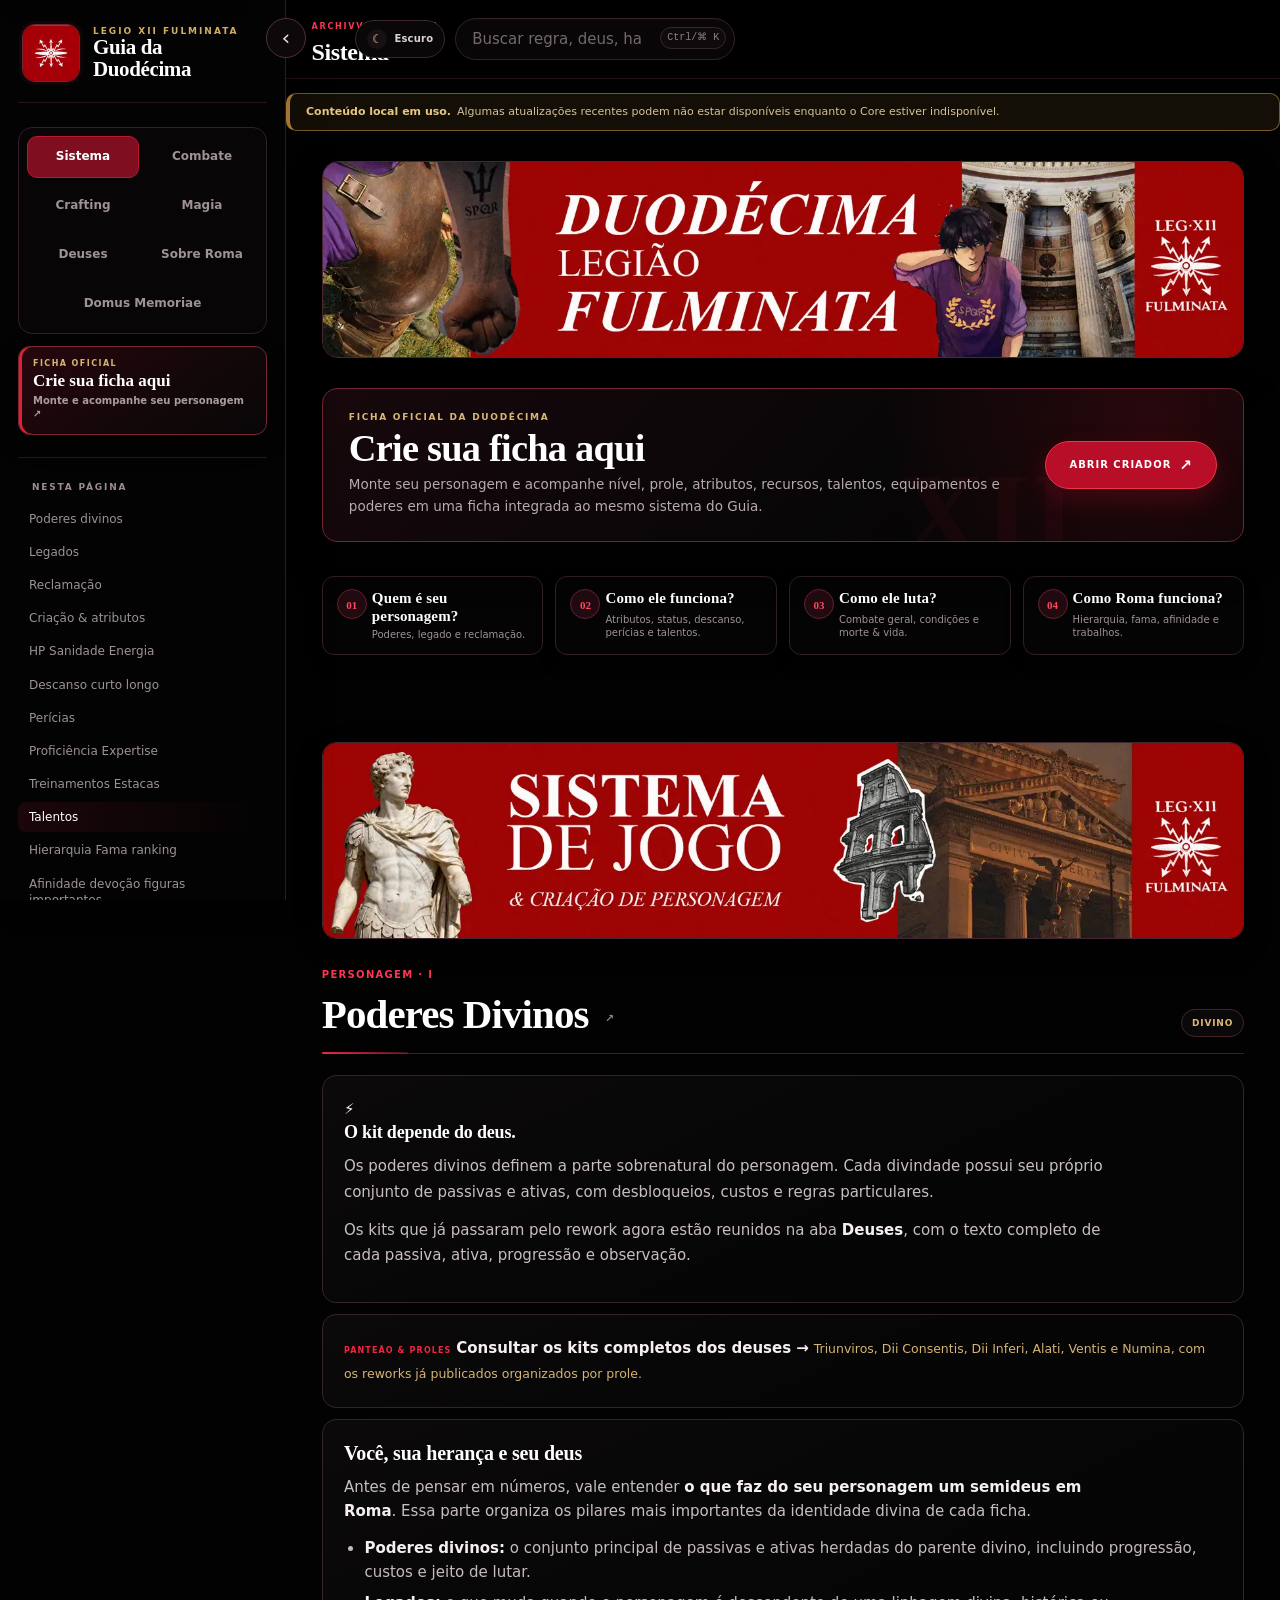
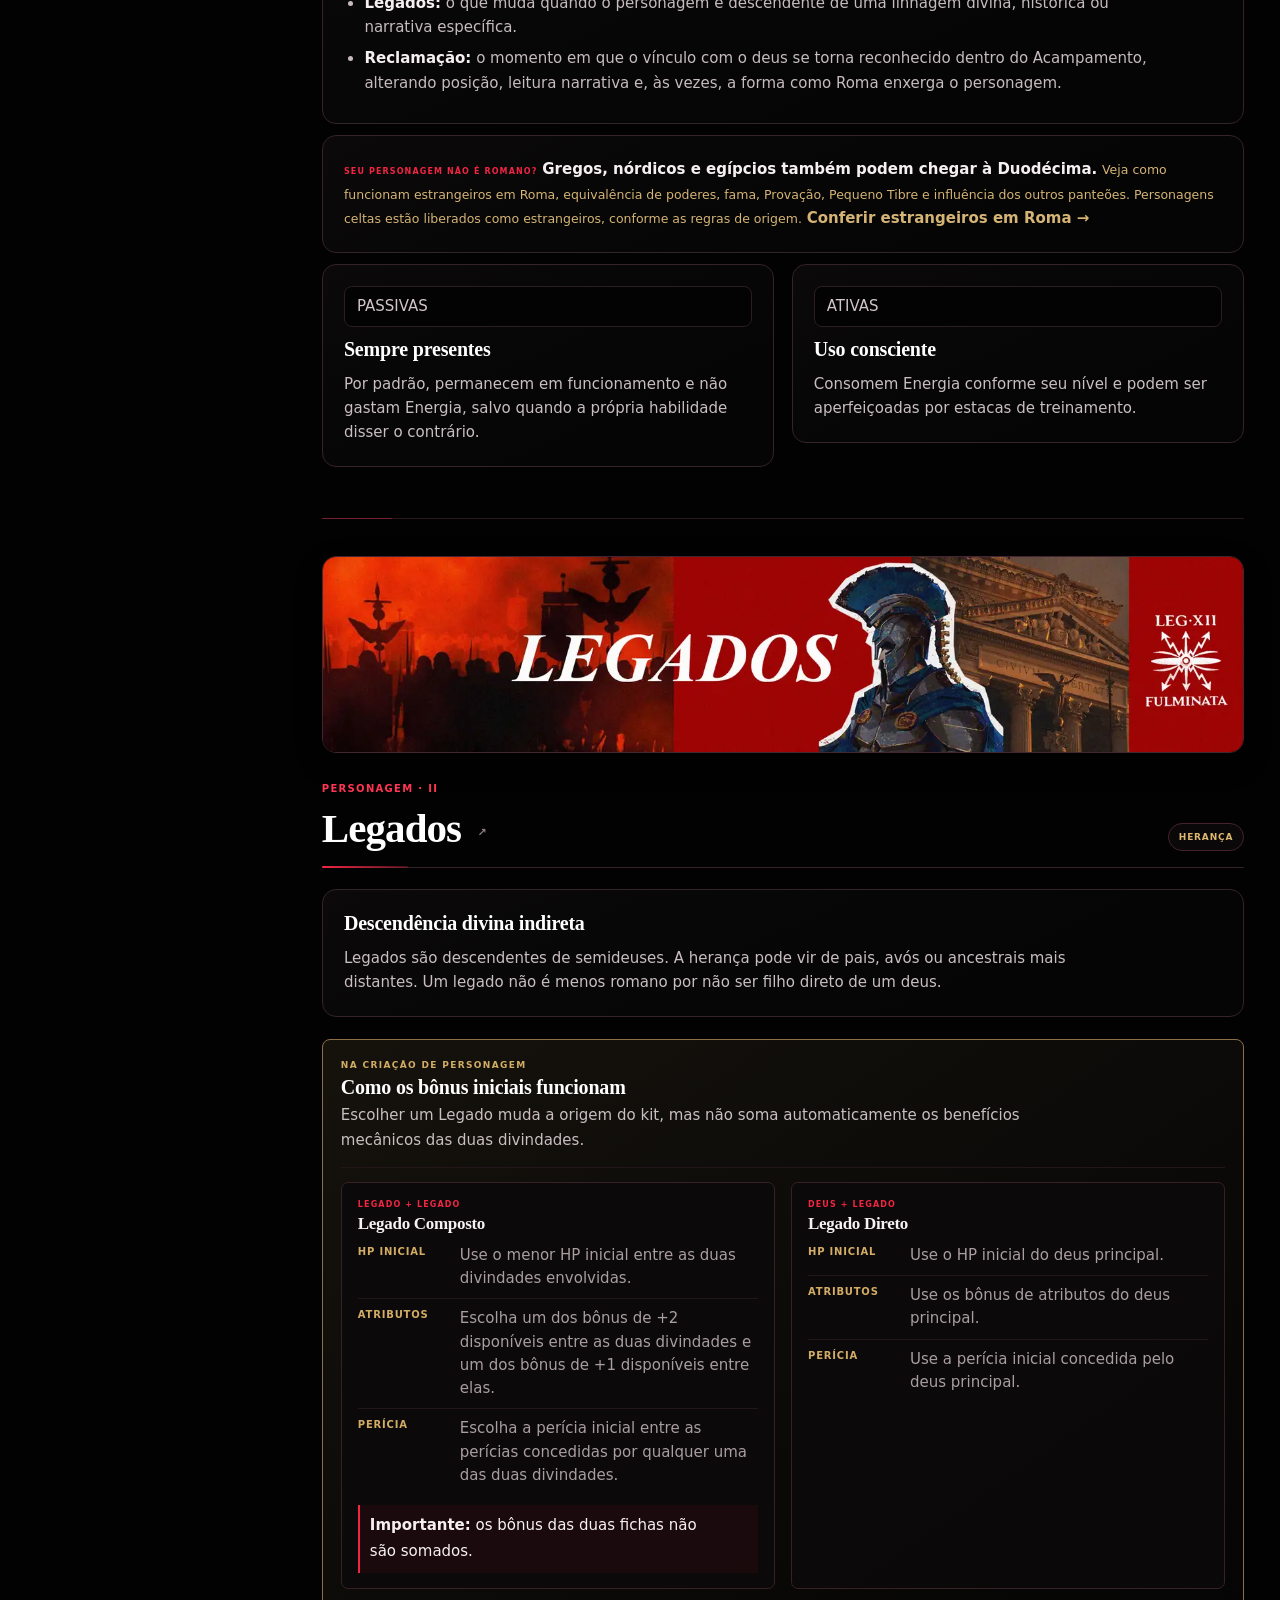
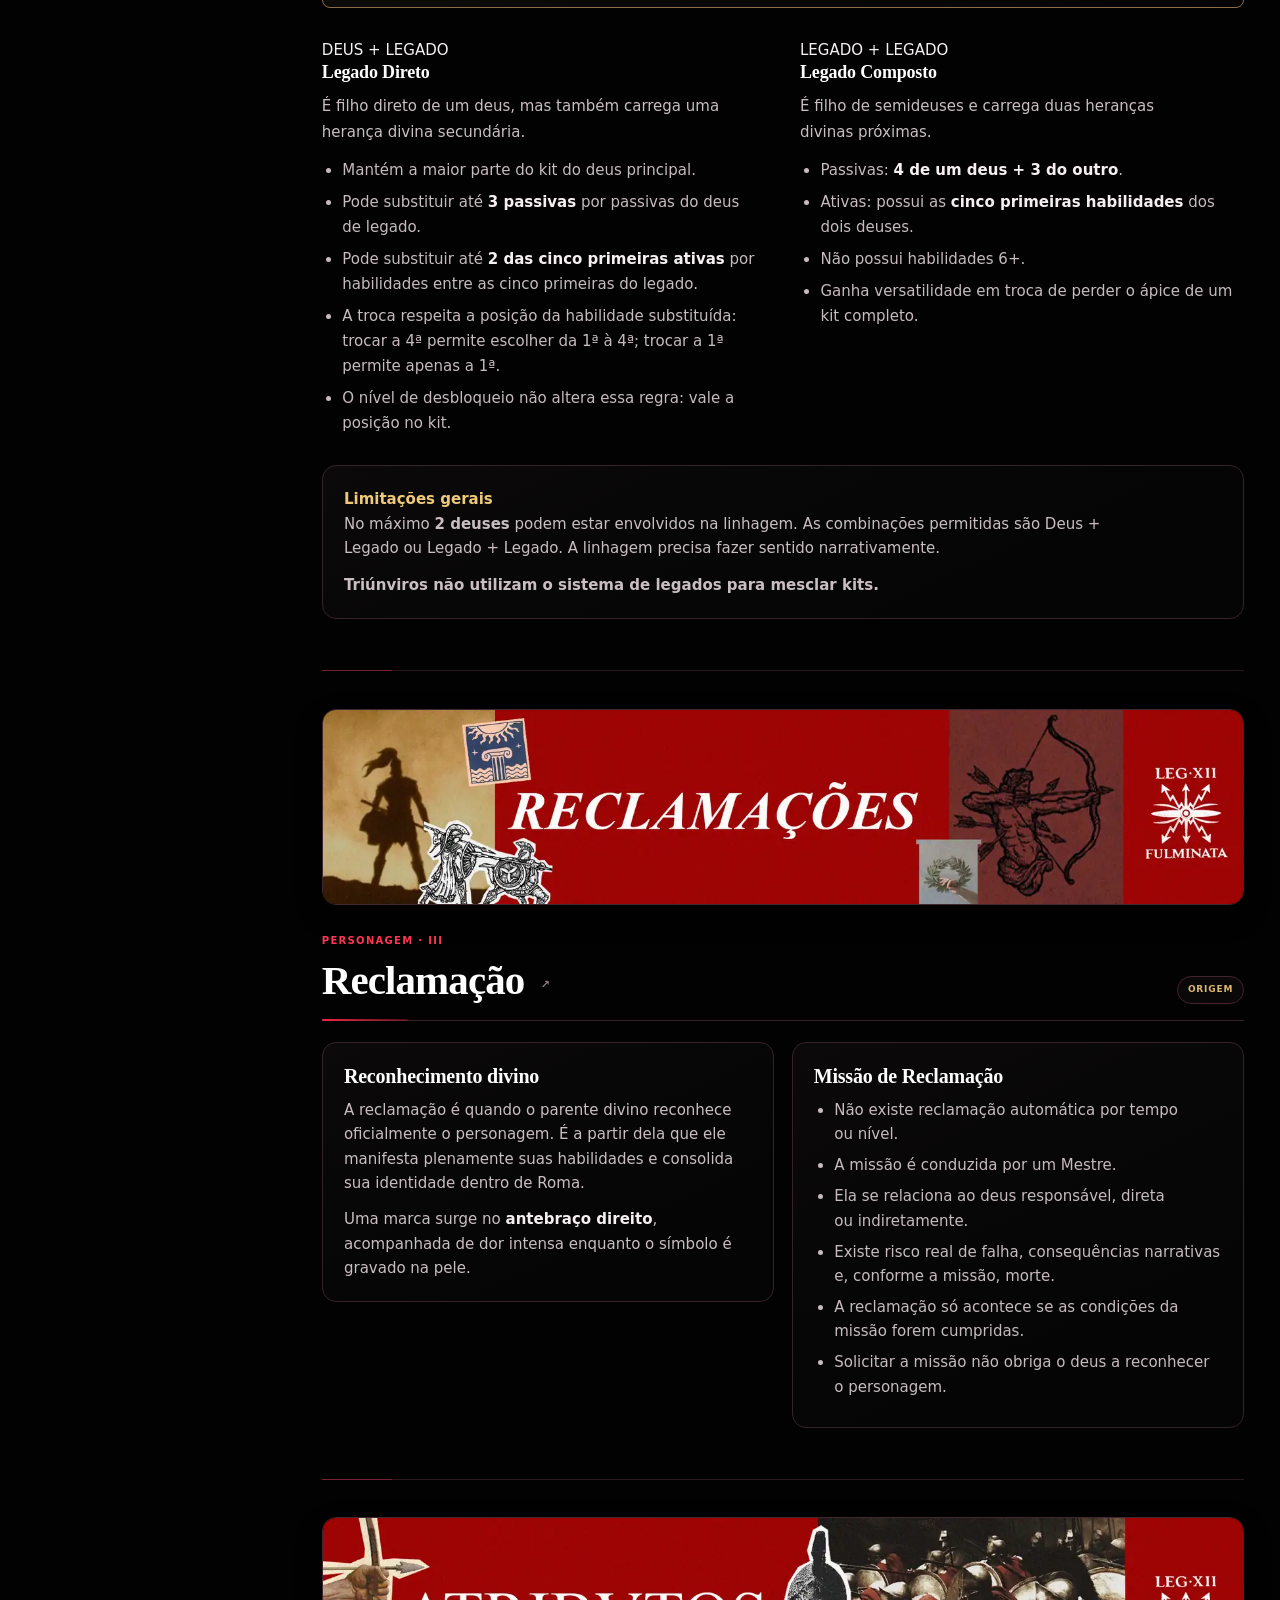
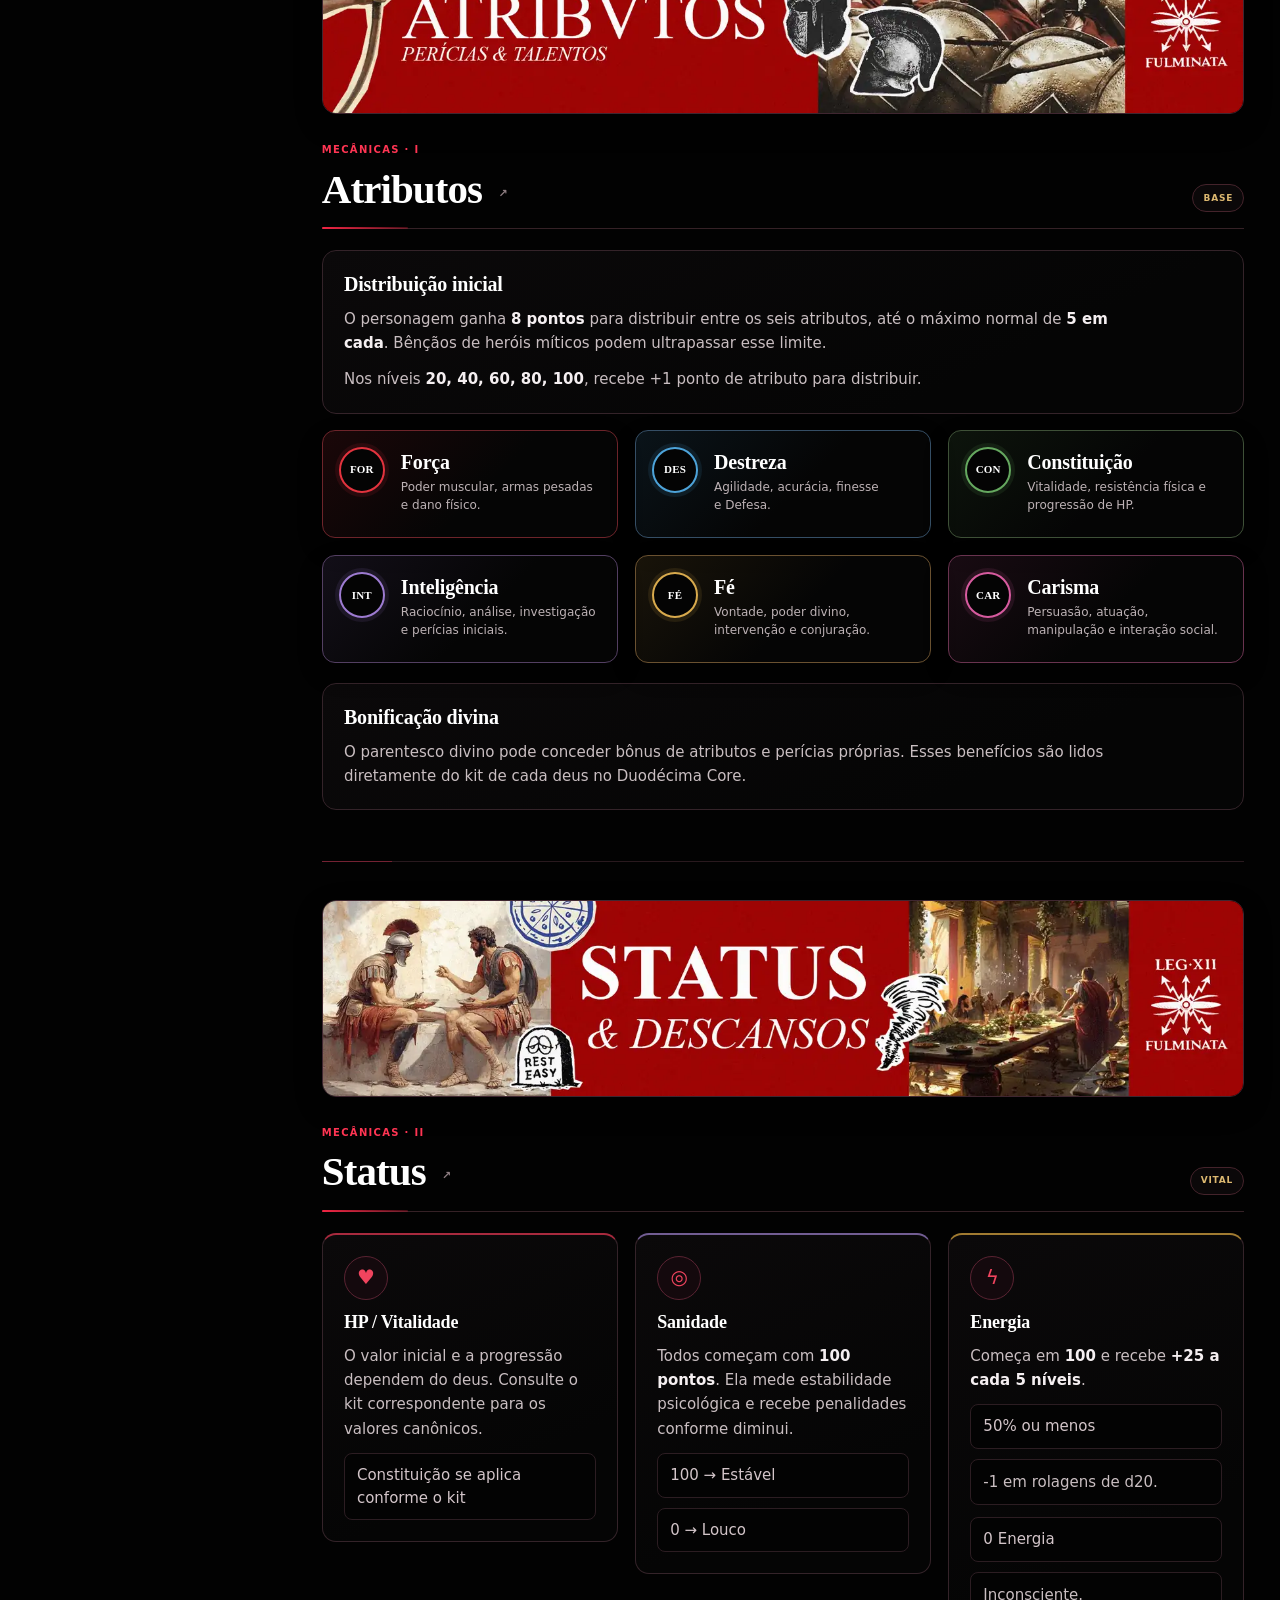
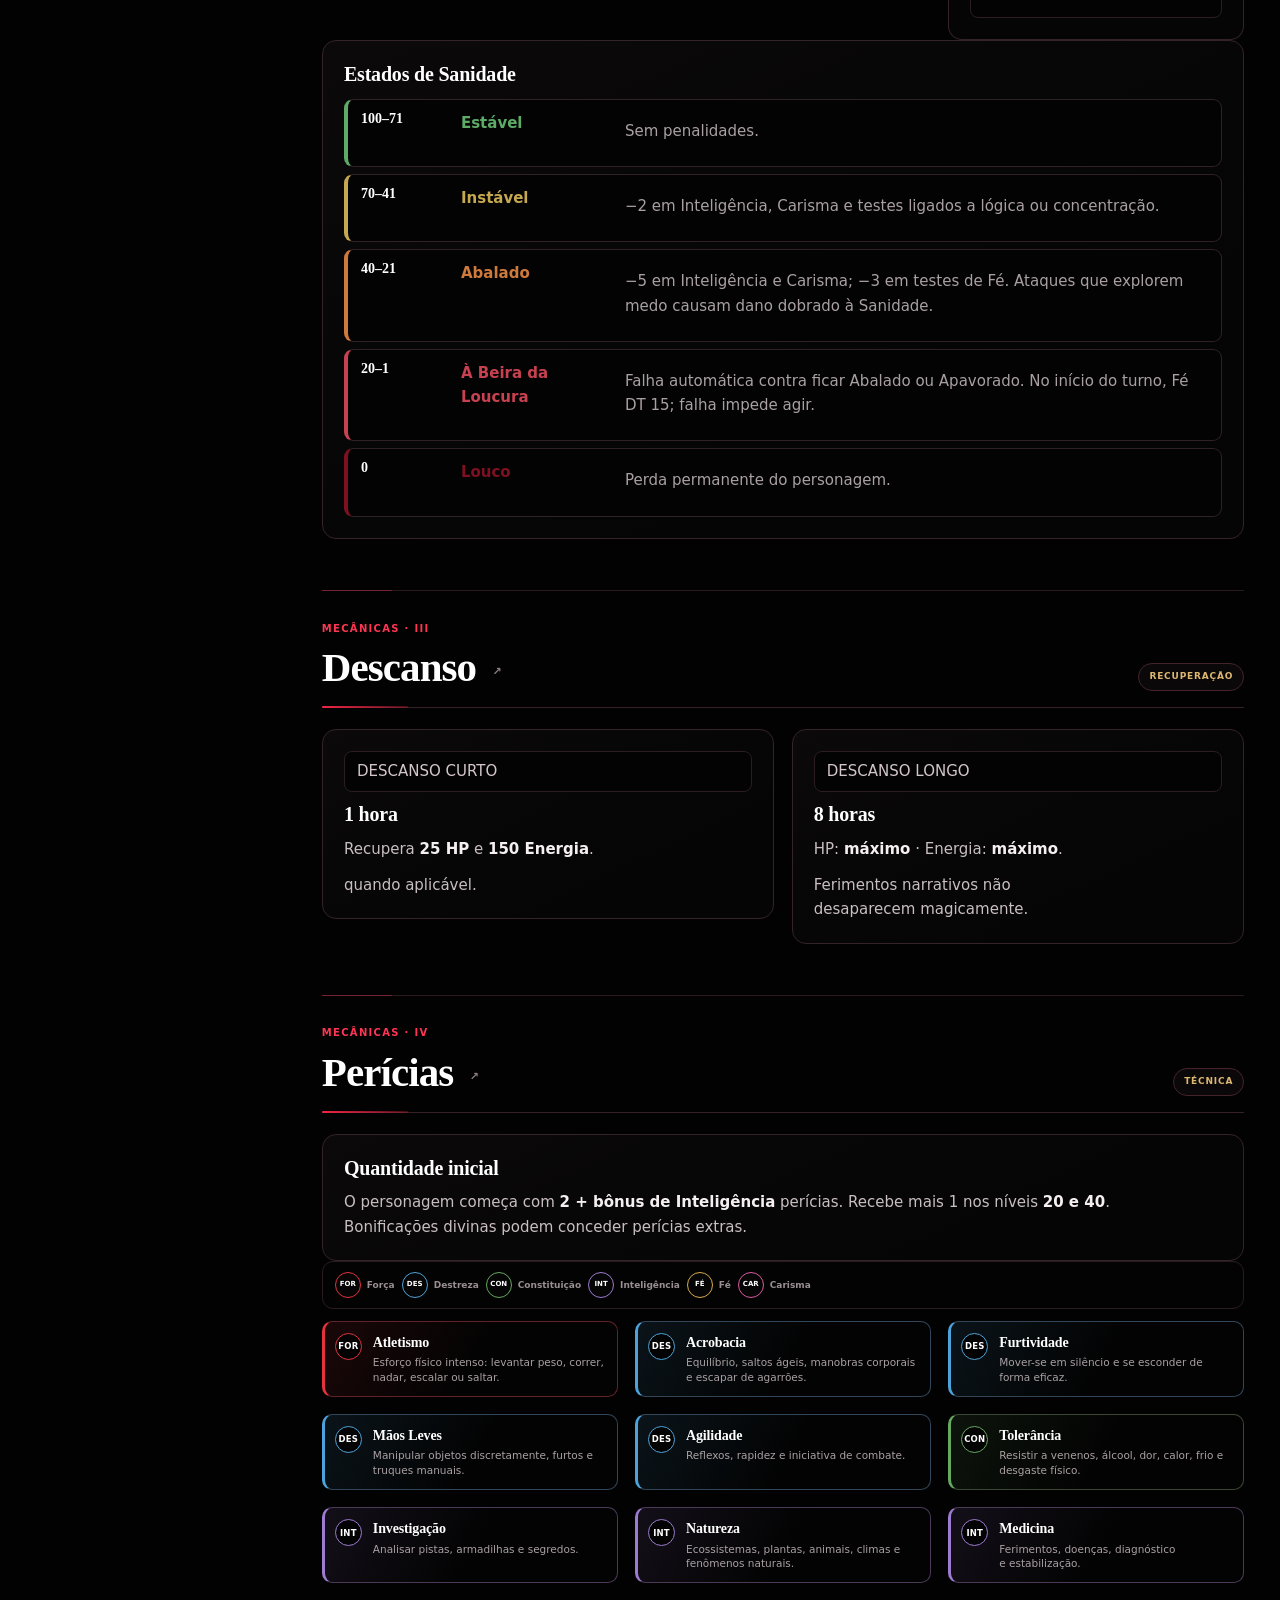
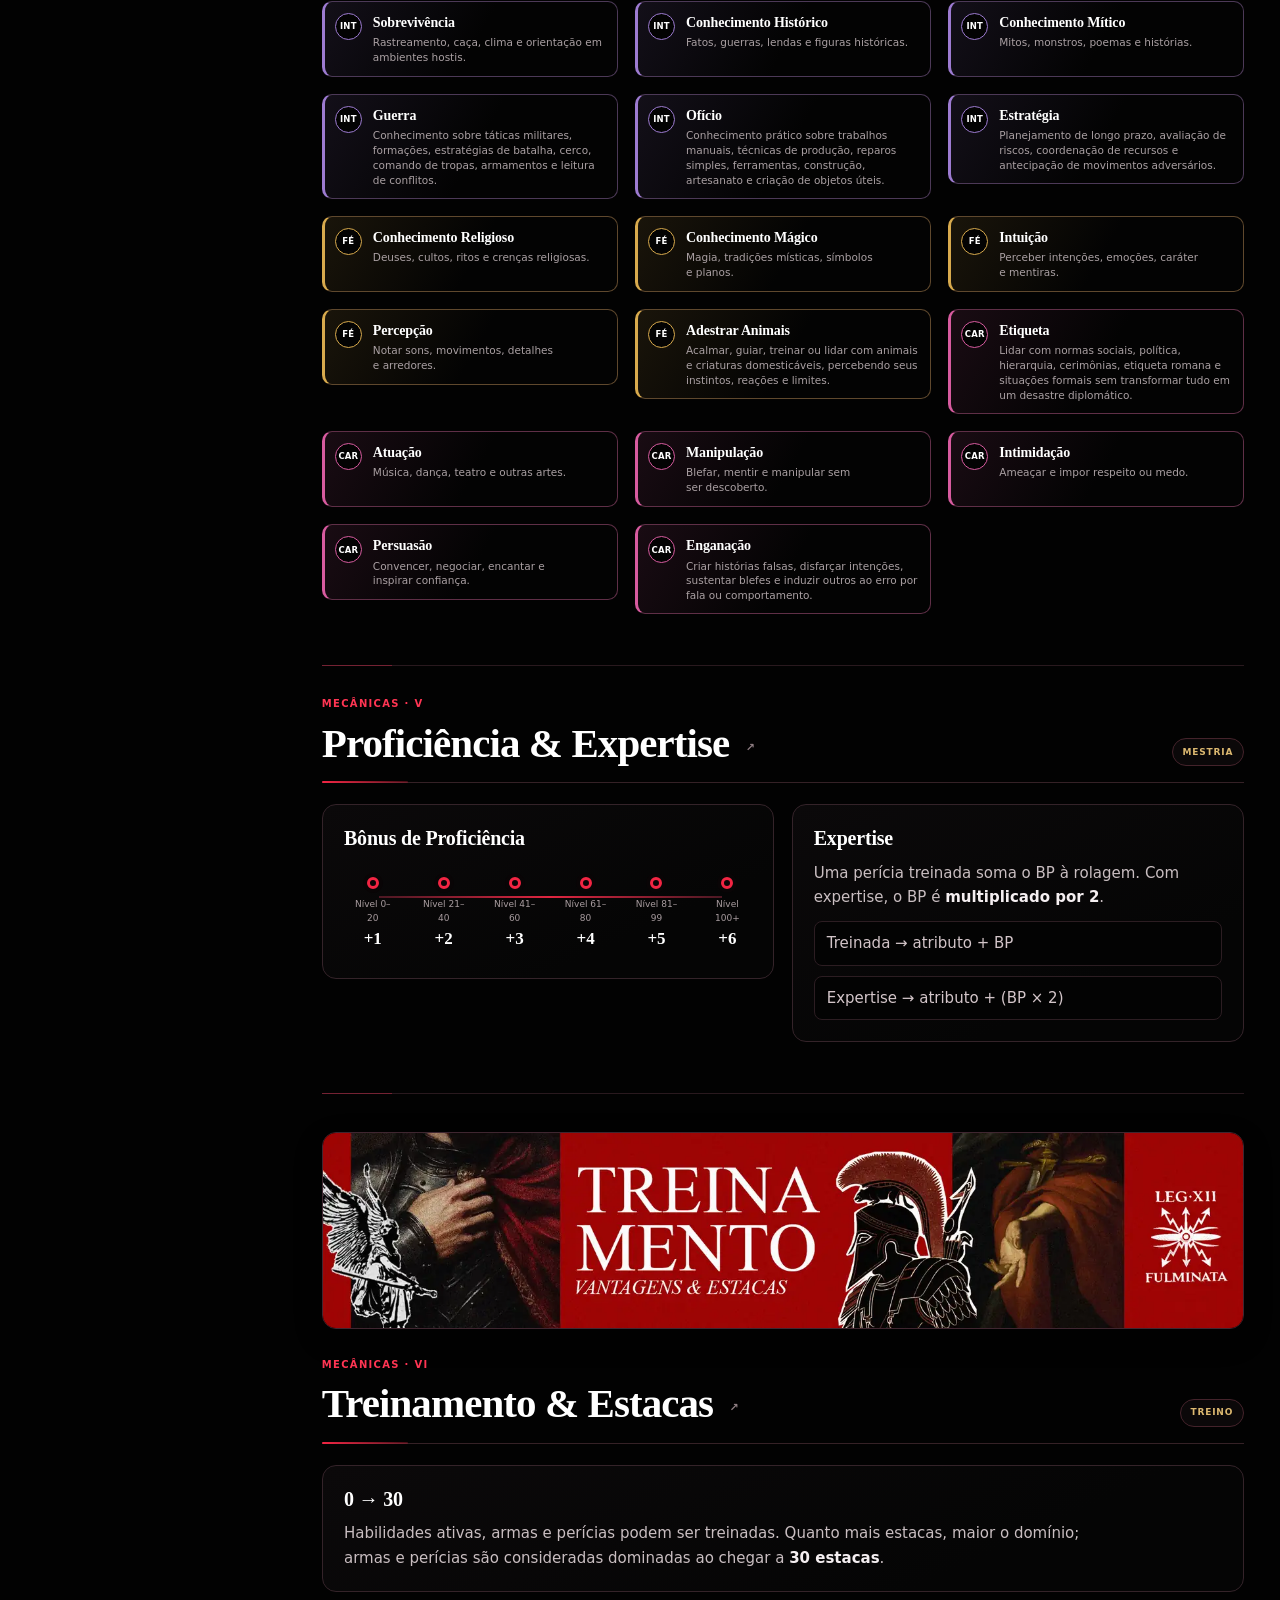
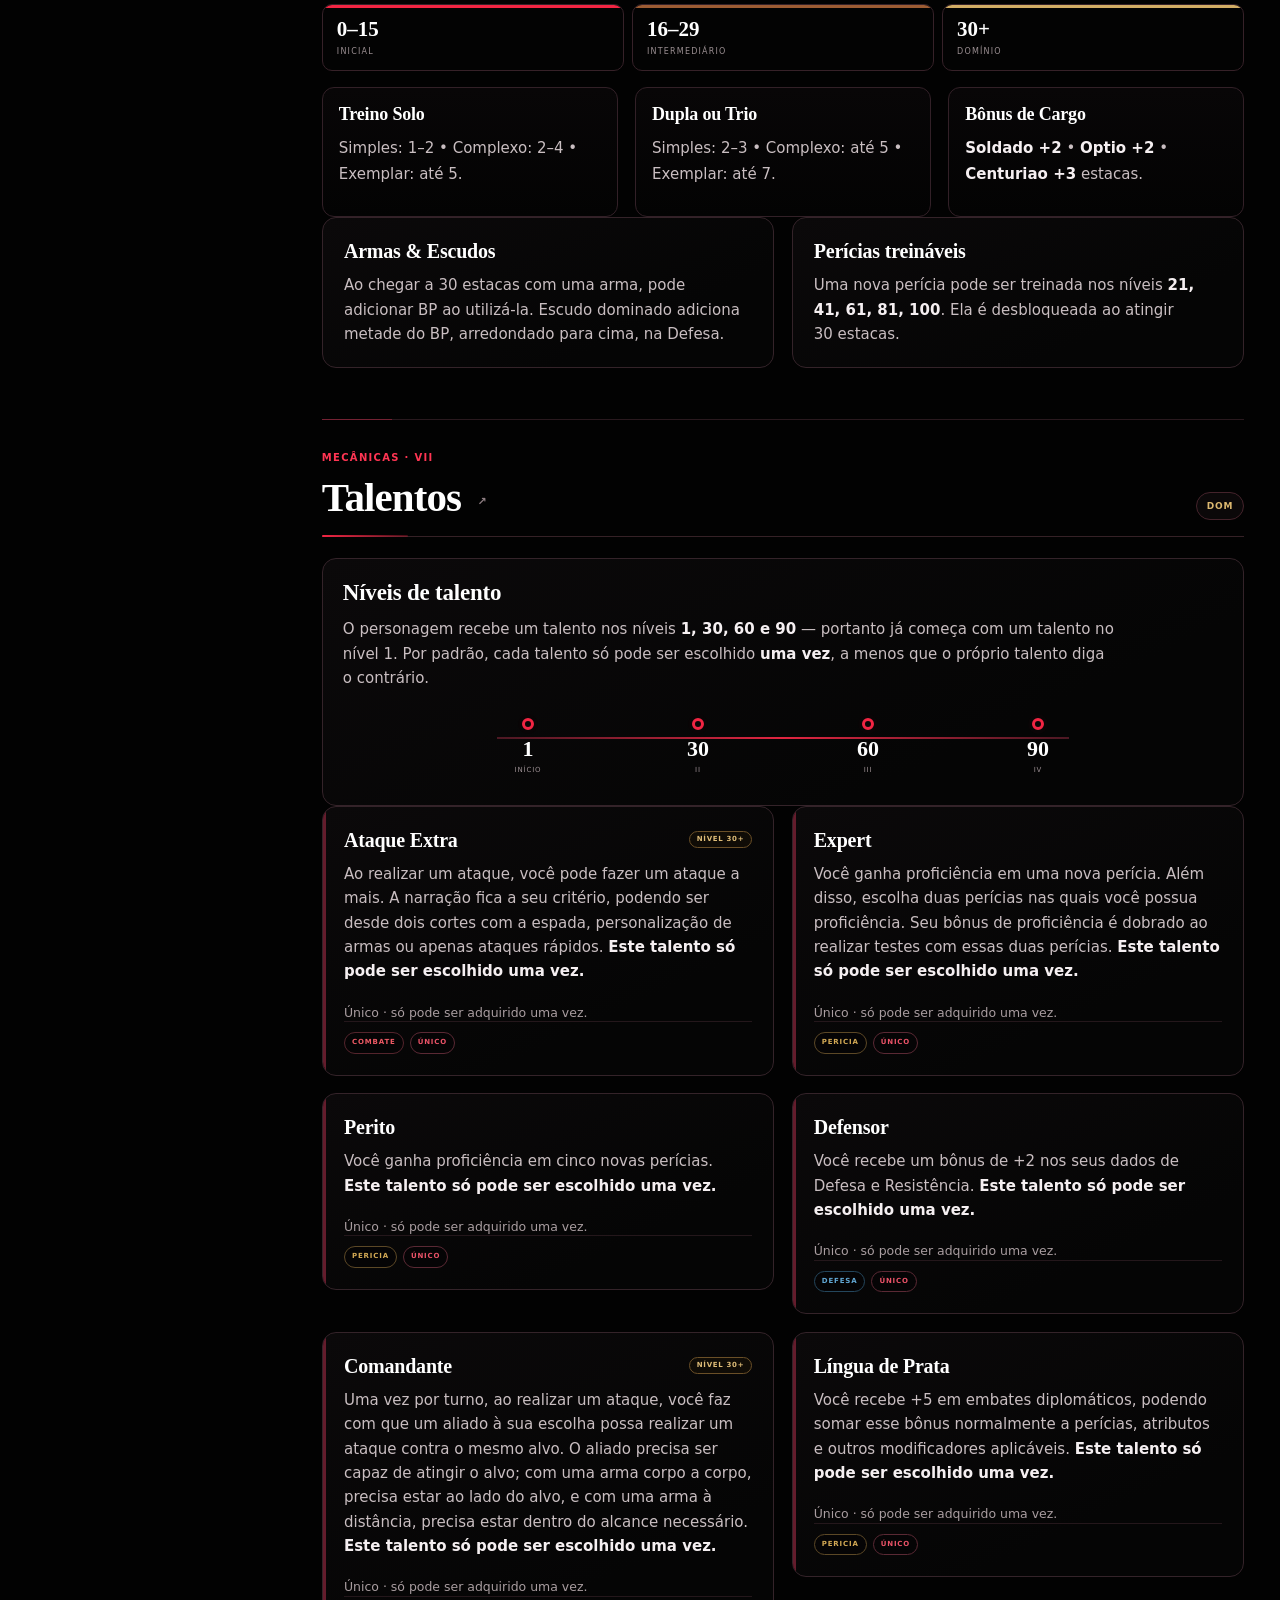
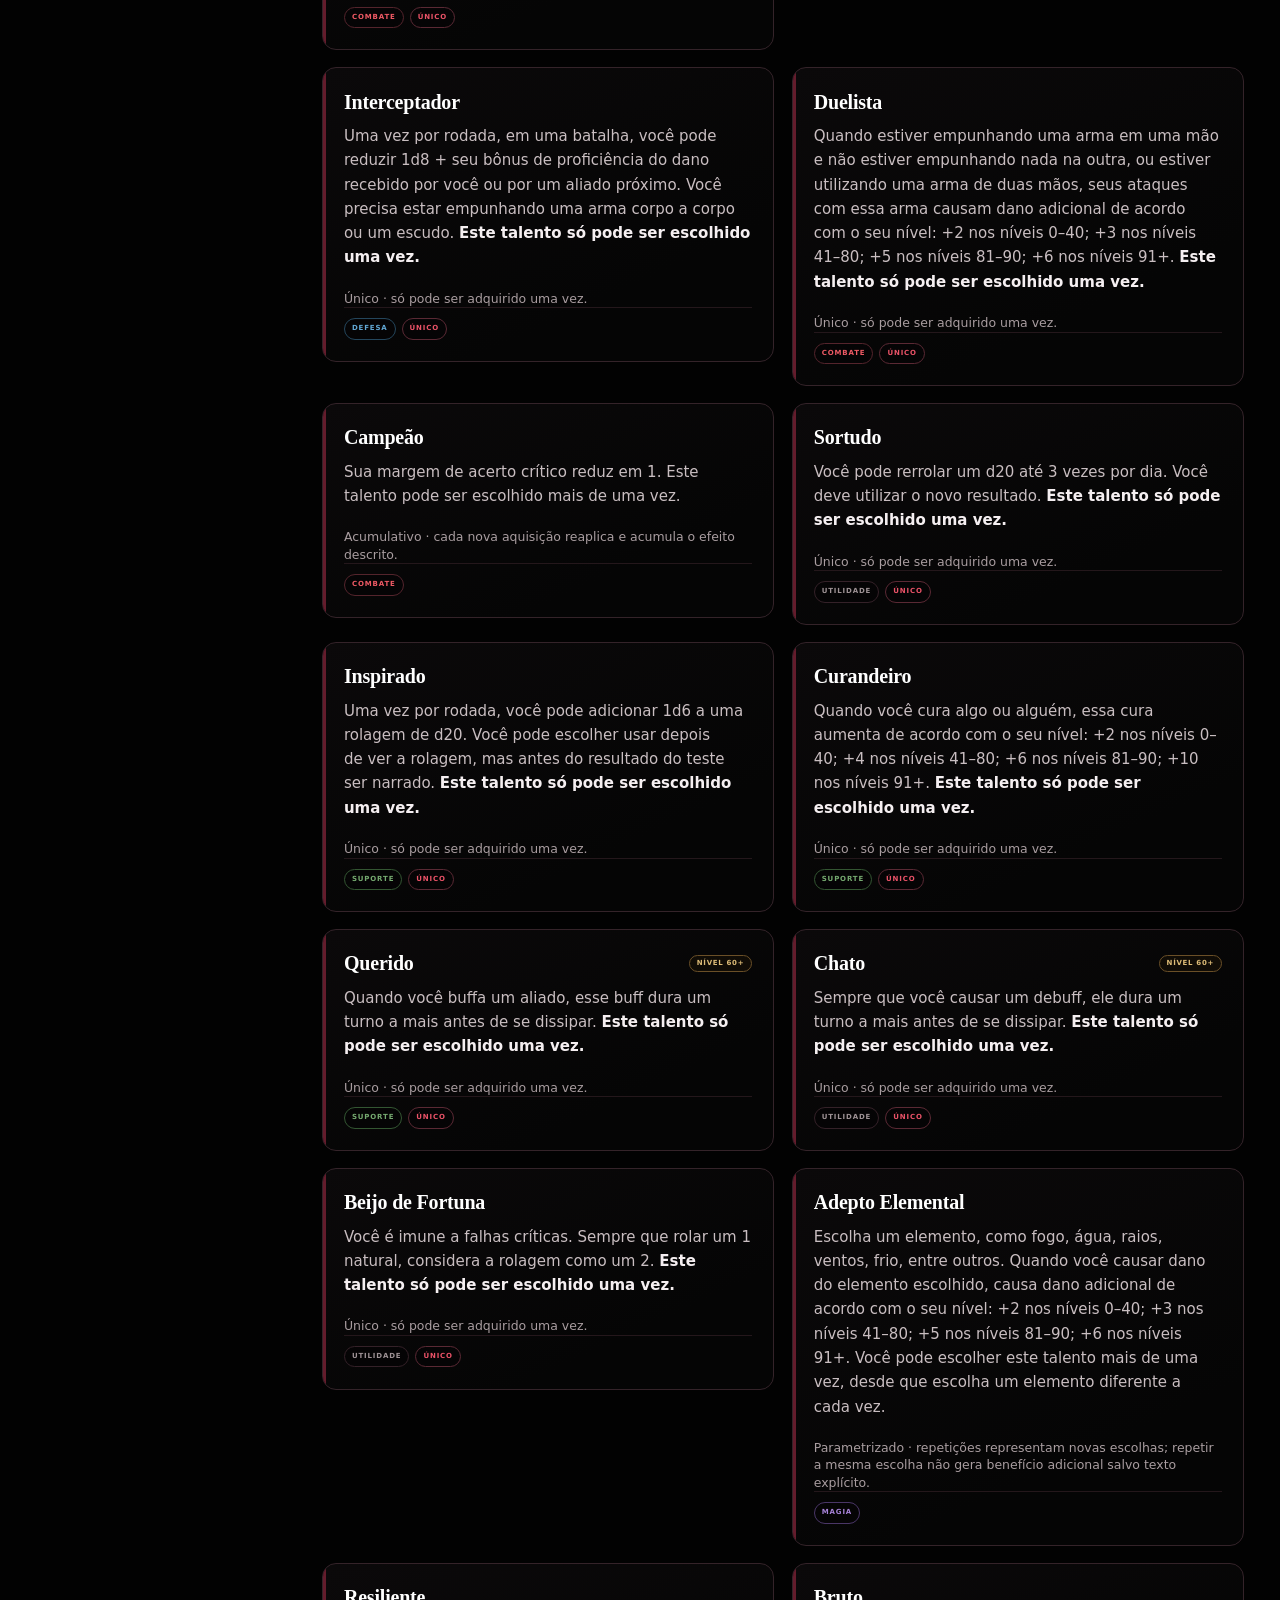
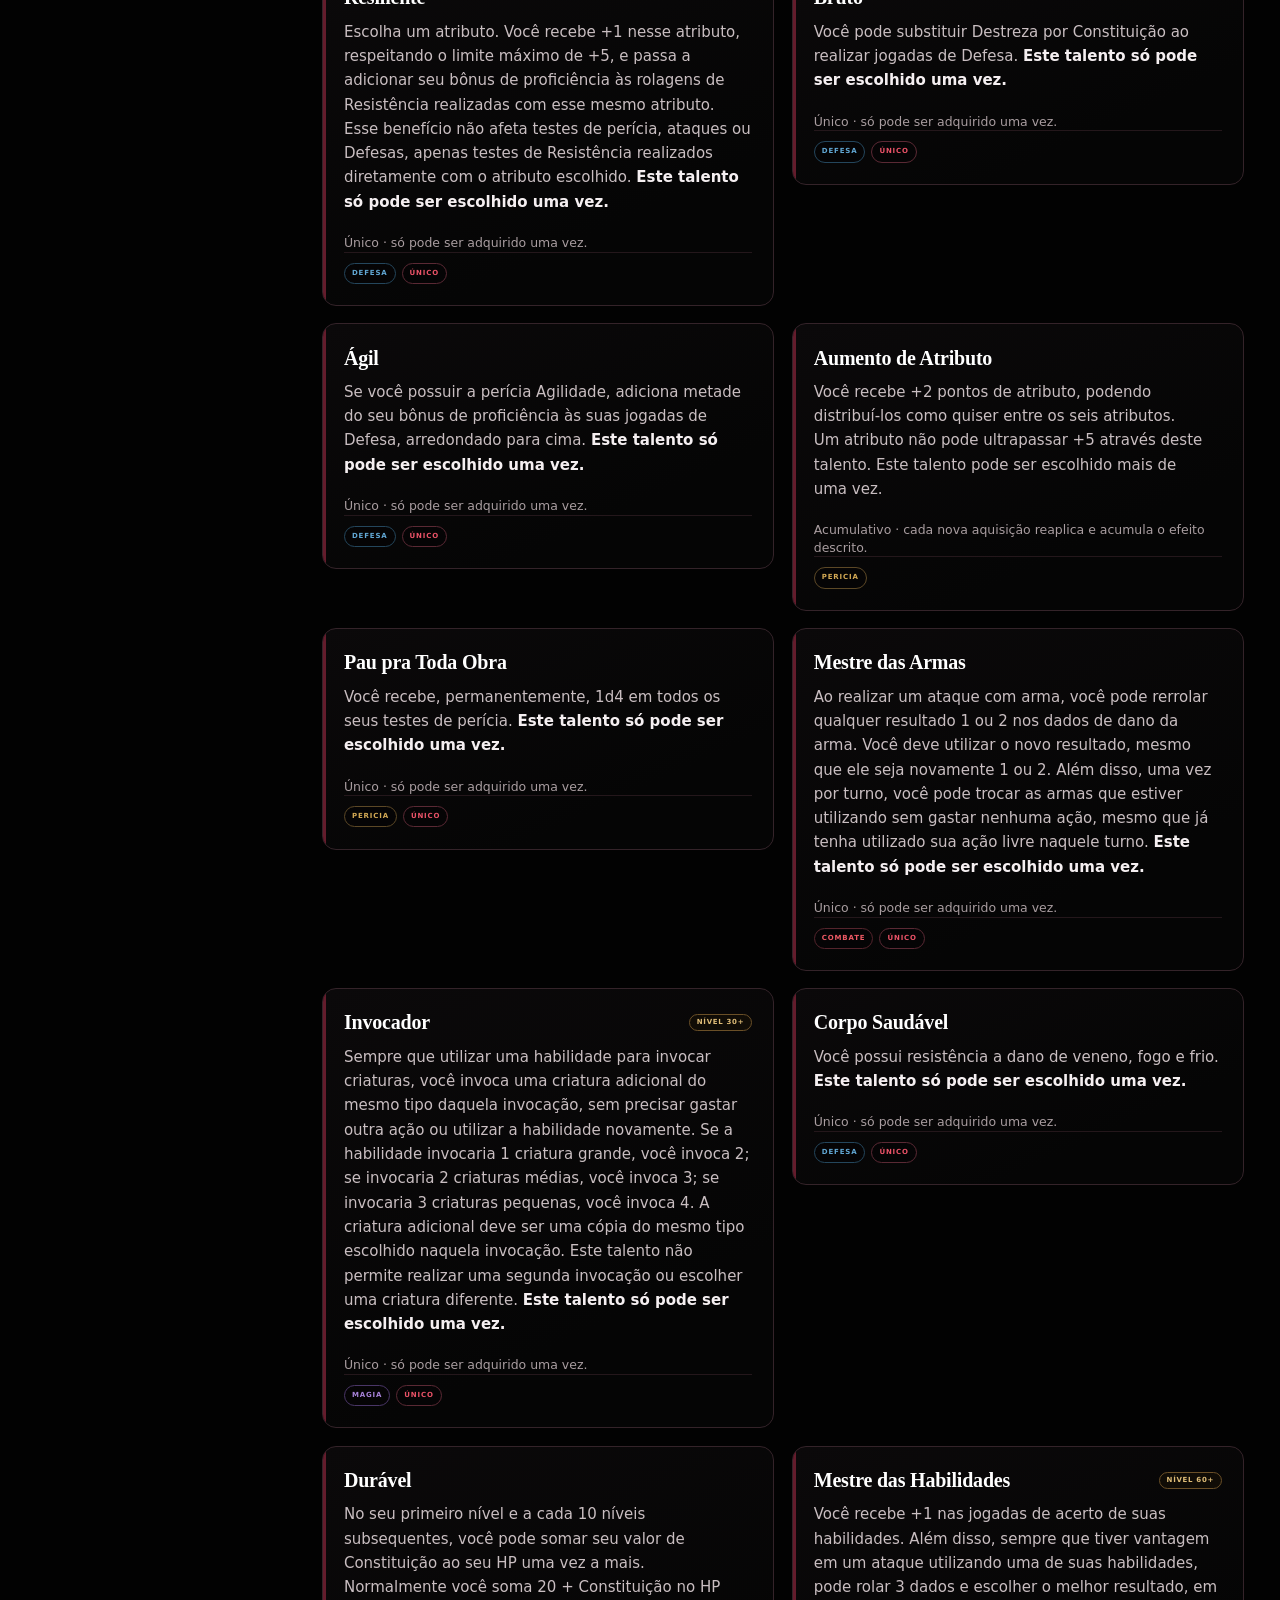
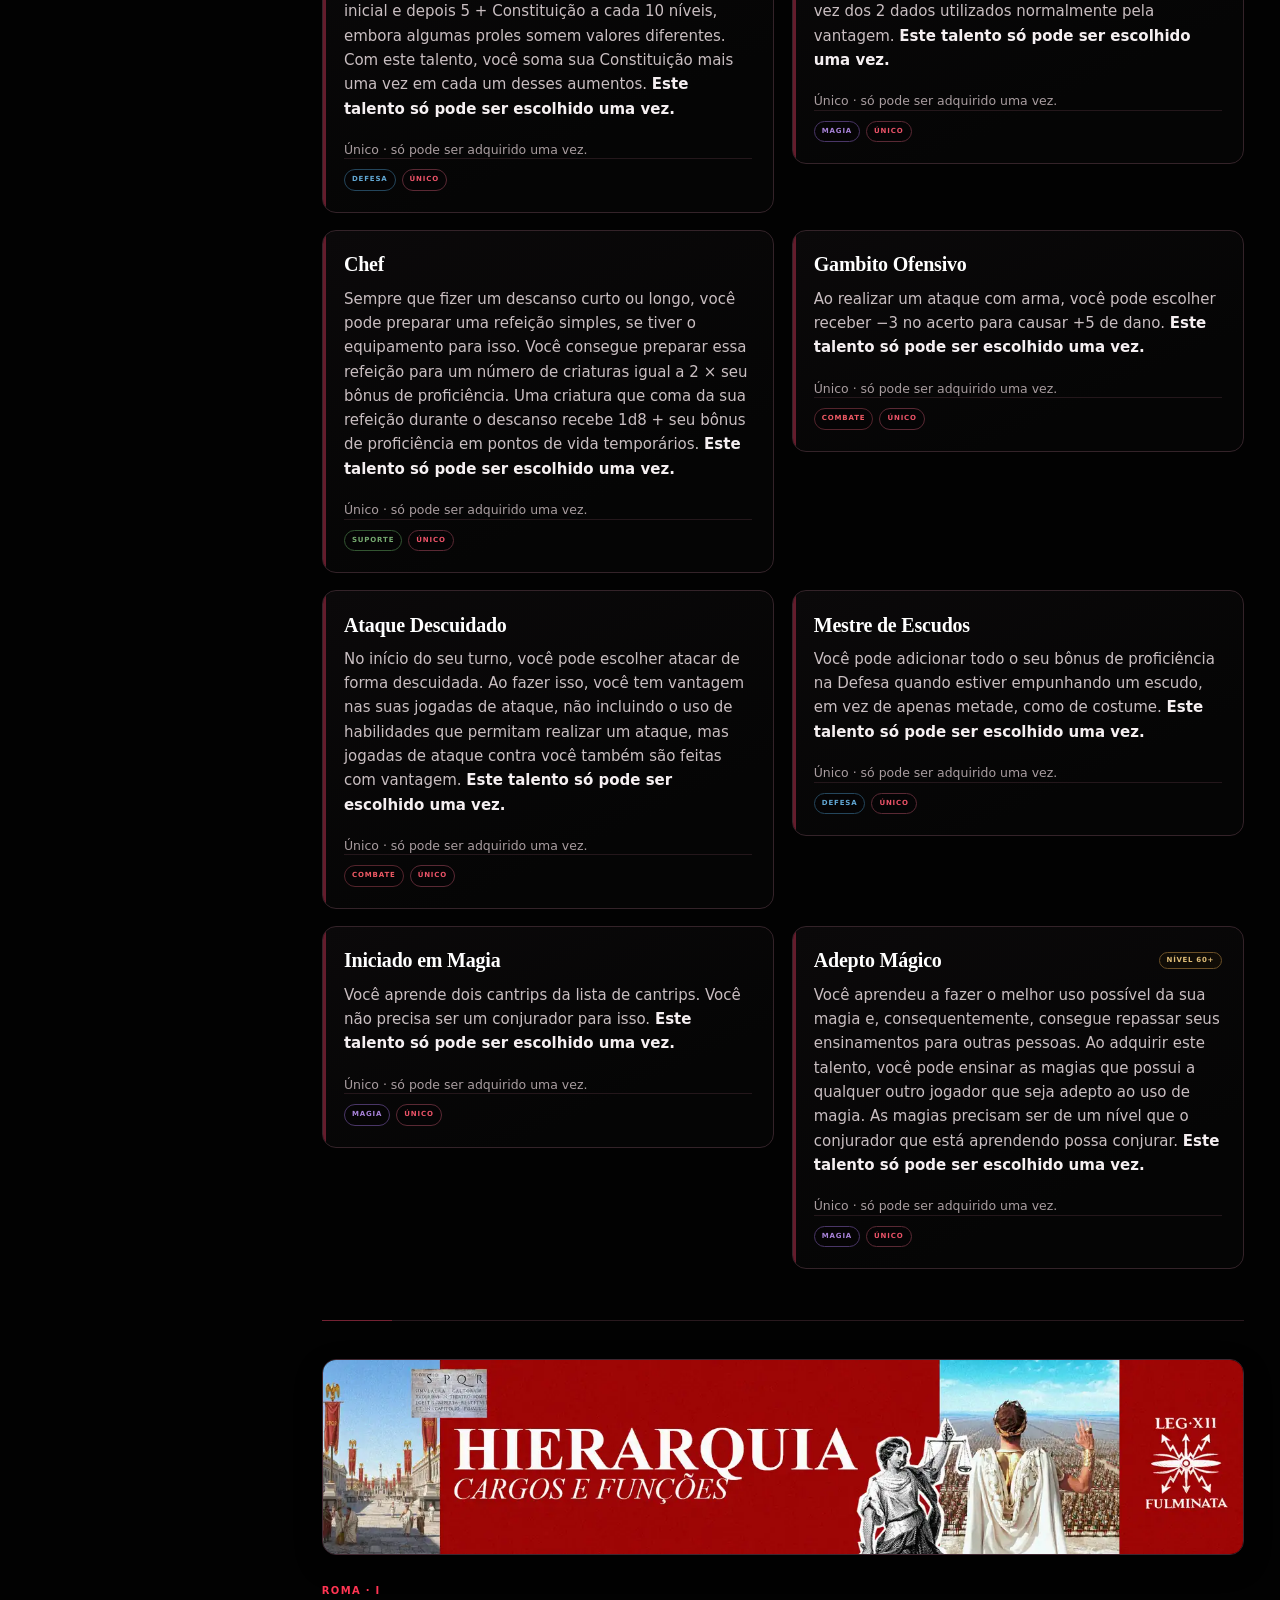
==== index.html @ 431e825f "fix(guide): atualizar cache dos scripts corrigidos e publicar integração Google Maps estável v2.7.7" ====
<!doctype html>
<html lang="pt-BR">
<head>
  <meta charset="utf-8">
  <meta name="viewport" content="width=device-width,initial-scale=1">
  <meta name="theme-color" content="#070707" id="themeColorMeta">
  <meta name="description" content="Guia da Duodécima — sistema, combate, Roma, magia, Domus Memoriae, crafting e panteão da Legio XII Fulminata.">
  <title>Guia da Duodécima</title>
  <script>
  (function(){
    try{
      var saved=localStorage.getItem('guia_theme');
      var theme=saved==='light'?'light':'dark';
      document.documentElement.dataset.theme=theme;
      document.documentElement.style.colorScheme=theme;
      var meta=document.querySelector('meta[name="theme-color"]');
      if(meta) meta.setAttribute('content',theme==='light'?'#f4efe8':'#070707');
    }catch(_){document.documentElement.dataset.theme='dark';}
  })();
</script>
<link rel="stylesheet" href="styles-v24.css?v=2.6.11">
<link rel="stylesheet" href="guide-rules-v26.css?v=2.6.11">
<link rel="stylesheet" href="guide-layout-v261.css?v=2.6.11">
<link rel="stylesheet" href="guide-visual-v253.css?v=2.6.11">
<link rel="stylesheet" href="guide-nazzano-integrated.css?v=20261024">
<link rel="stylesheet" href="guide-nazzano-v270.css?v=2.7.0-p0">
<link rel="stylesheet" href="guide-visual-alignment-v271.css?v=2.7.1">
<link rel="stylesheet" href="guide-visual-grid-v272.css?v=2.7.2">
<link rel="stylesheet" href="guide-editorial-v273.css?v=2.7.7">
<link rel="stylesheet" href="guide-domus-v275.css?v=2.7.5">
<link rel="stylesheet" href="guide-integrity-v276.css?v=2.7.7">
</head>
<body>
<a class="skip-link" href="#content">Pular para o conteúdo</a>
<div class="app-shell">
  <aside class="sidebar" id="sidebar">
    <button class="sidebar-collapse" id="sidebarCollapse" type="button" aria-label="Recolher menu" title="Recolher menu">‹</button>
    <a class="brand" href="#page:sistema" aria-label="Guia da Duodécima">
      <img src="assets/legio.webp" alt="Símbolo da Duodécima Legião Fulminata">
      <span><b>LEGIO XII FULMINATA</b><strong>Guia da Duodécima</strong></span>
    </a>
    <nav class="page-nav" aria-label="Seções principais">
      <button data-page="sistema">Sistema</button>
      <button data-page="combate">Combate</button>
      <button data-page="crafting">Crafting</button>
      <button data-page="magia">Magia</button>
      <button data-page="deuses">Deuses</button>
      <button data-page="roma">Sobre Roma</button>
      <button data-page="domus">Domus Memoriae</button>
    </nav>
    <a class="sheet-cta-sidebar" href="https://stsedd.github.io/ficha-oficial-duodecima-rpg/" target="_blank" rel="noopener noreferrer" aria-label="Crie sua ficha aqui">
      <span class="sheet-cta-kicker">FICHA OFICIAL</span>
      <strong>Crie sua ficha aqui</strong>
      <small>Monte e acompanhe seu personagem ↗</small>
    </a>
    <div class="sidebar-divider"></div>
    <div class="section-nav-title">Nesta página</div>
    <nav class="section-nav" id="sectionNav"></nav>
    <div class="sidebar-note">LEG · XII · FULMINATA<br><span>Guia visual harmonizado · v2.7.7 · 2026</span><div class="core-status" id="coreStatus"><i></i><span>CORE · CARREGANDO</span></div></div>
  </aside>

  <main class="workspace">
    <header class="topbar">
      <button class="menu-btn" id="menuBtn" aria-label="Abrir menu">☰</button>
      <div class="page-title"><span id="pageEyebrow">ARCHIVVM</span><h1 id="pageTitle">Sistema</h1></div>
      <div class="topbar-actions">
        <button id="themeToggle" class="theme-toggle" type="button" aria-label="Alternar tema claro e escuro" title="Alternar tema claro e escuro"><span aria-hidden="true">☾</span><b>Escuro</b></button>
        <div class="search-wrap">
          <input id="globalSearch" type="search" placeholder="Buscar regra, deus, habilidade..." autocomplete="off" aria-controls="searchResults" aria-expanded="false" aria-autocomplete="list">
          <kbd>Ctrl/⌘ K</kbd>
          <div class="search-results" id="searchResults" role="listbox" hidden></div>
        </div>
      </div>
    </header>
    <div class="mobile-section-jump" id="mobileSectionJump" hidden>
      <label for="mobileSectionSelect">Nesta página</label>
      <select id="mobileSectionSelect" aria-label="Ir para seção da página"></select>
    </div>
    <div class="core-fallback-notice" id="coreFallbackNotice" hidden role="status"><strong>Conteúdo local em uso.</strong><span>Algumas atualizações recentes podem não estar disponíveis enquanto o Core estiver indisponível.</span></div>
    <div class="content" id="content" tabindex="-1"></div>
    <footer class="site-footer"><span>LEGIO XII FULMINATA</span><b>Guia da Duodécima</b><small>Revisão editorial e visual · v2.7.7</small></footer>
  </main>
</div>
<button class="to-top" id="toTop" type="button" aria-label="Voltar ao topo" title="Voltar ao topo">↑</button>
<div class="scrim" id="scrim"></div>

<!-- O conteúdo local e a navegação sobem primeiro; integrações remotas nunca bloqueiam a interface. -->
<script src="content-v24.js?v=2.6.11"></script>
<script src="guide-domus-v275.js?v=2.7.5"></script>
<script src="app-v24.js?v=2.7.7"></script>
<script src="guide-visual-v253.js?v=2.6.11"></script>

<!-- O Core e as camadas editoriais enriquecem a cópia local em segundo plano. -->
<script src="core-fetch-policy-v251.js?v=2.6.12"></script>
<script src="core-bridge-v24.js?v=2.6.12"></script>
<script src="lineage-core-v25.js?v=2.6.11"></script>
<script src="lineage-label-fix-v265.js?v=2.6.11"></script>
<script src="guide-stabilization-v251.js?v=2.6.11"></script>
<script src="guide-rules-v26.js?v=2.6.11"></script>
<script src="guide-talents-v2611.js?v=2.6.11"></script>
<script>
(function(){
  let decorated=false;
  const finishEnhancement=()=>{
    if(decorated)return;
    decorated=true;
    const combatLayout=document.createElement('script');
    combatLayout.src='guide-layout-v261.js?v=2.6.11';
    combatLayout.onload=()=>{
      window.dispatchEvent(new PopStateEvent('popstate',{state:history.state}));
    };
    document.body.appendChild(combatLayout);
  };

  Promise.allSettled([
    window.DUODECIMA_CORE_READY,
    window.DUODECIMA_LINEAGE_GUIDE_READY,
    window.DUODECIMA_LINEAGE_LABEL_FIX_READY,
    window.DUODECIMA_GUIDE_STABILIZATION_READY,
    window.DUODECIMA_GUIDE_RULES_READY,
    window.DUODECIMA_GUIDE_TALENTS_READY
  ]).finally(finishEnhancement);

  setTimeout(finishEnhancement,6000);
})();
</script>
<script src="guide-nazzano-integrated.js?v=2.7.7"></script>
<script src="guide-editorial-v273.js?v=2.7.7"></script>
</body>
</html>
---- styles-v24.css ----
:root{--bg:#070707;--panel:#0d0c0d;--panel2:#121012;--ink:#f2ecee;--muted:#9b8f92;--red:#e11d34;--red2:#8e1524;--gold:#c5a365;--line:#38282d;--line2:#231a1d;--serif:Georgia,"Times New Roman",serif;--sans:Inter,ui-sans-serif,system-ui,-apple-system,BlinkMacSystemFont,"Segoe UI",sans-serif;--radius:8px}
*{box-sizing:border-box}html{scroll-behavior:smooth}body{margin:0;background:var(--bg);color:var(--ink);font-family:var(--sans);font-size:14px;line-height:1.55}button,input{font:inherit}a{color:inherit}::selection{background:#9f1730;color:#fff}
.app-shell{display:grid;grid-template-columns:280px minmax(0,1fr);min-height:100vh}.sidebar{position:sticky;top:0;height:100vh;border-right:1px solid var(--line);background:#090809;padding:22px 18px;overflow:auto;z-index:30}.brand{display:flex;align-items:center;gap:12px;text-decoration:none;margin-bottom:24px}.brand img{width:54px;height:54px;object-fit:contain;border:1px solid #69343e;border-radius:8px;background:#090707}.brand span{display:flex;flex-direction:column;min-width:0}.brand b{font-size:10px;letter-spacing:.18em;color:#d7b671}.brand strong{font:700 20px/1.05 var(--serif);white-space:nowrap}.page-nav{display:grid;gap:5px}.page-nav button{appearance:none;border:1px solid transparent;background:transparent;color:#b9adb0;text-align:left;padding:9px 11px;border-radius:6px;cursor:pointer;font-weight:700}.page-nav button:hover{background:#120d0f;color:#fff}.page-nav button.active{background:#1a1013;border-color:#5c2934;color:#fff;box-shadow:inset 3px 0 var(--red)}.sidebar-divider{height:1px;background:var(--line2);margin:20px 0}.section-nav-title{font-size:10px;letter-spacing:.16em;text-transform:uppercase;color:var(--gold);margin-bottom:8px}.section-nav{display:grid;gap:2px}.section-nav a{font-size:12px;color:#8f8588;text-decoration:none;padding:5px 8px;border-left:1px solid #2b2225}.section-nav a:hover{color:#fff;border-left-color:var(--red)}.sidebar-note{margin-top:26px;padding-top:14px;border-top:1px solid var(--line2);font:700 9px/1.5 var(--sans);letter-spacing:.15em;color:#6f6467}.sidebar-note span{letter-spacing:.05em;font-weight:500}
.workspace{min-width:0}.topbar{position:sticky;top:0;z-index:20;display:grid;grid-template-columns:auto minmax(180px,1fr) minmax(280px,500px);align-items:center;gap:16px;padding:13px 24px;background:rgba(7,7,7,.94);backdrop-filter:blur(14px);border-bottom:1px solid var(--line2)}.menu-btn{display:none;background:#151012;border:1px solid var(--line);color:#fff;border-radius:6px;width:38px;height:38px}.page-title span{font-size:9px;letter-spacing:.2em;color:var(--red);font-weight:900}.page-title h1{font:700 22px/1 var(--serif);margin:2px 0 0}.search-wrap{position:relative}.search-wrap input{width:100%;background:#0d0b0c;border:1px solid #33262a;color:#fff;border-radius:7px;padding:10px 58px 10px 12px;outline:none}.search-wrap input:focus{border-color:#8b3344;box-shadow:0 0 0 2px rgba(225,29,52,.08)}.search-wrap kbd{position:absolute;right:9px;top:8px;border:1px solid #3b3033;background:#151214;color:#81777a;border-radius:5px;padding:2px 6px;font-size:10px}.search-results{position:absolute;top:calc(100% + 7px);left:0;right:0;max-height:420px;overflow:auto;background:#0b0a0b;border:1px solid #4a3036;border-radius:8px;box-shadow:0 18px 50px #000;padding:6px}.search-result{display:block;width:100%;border:0;background:transparent;color:#ddd;text-align:left;padding:9px 10px;border-radius:5px;cursor:pointer}.search-result:hover{background:#1b1013;color:#fff}.search-result small{display:block;color:var(--red);font-weight:800;text-transform:uppercase;letter-spacing:.12em;font-size:8px}.search-result b{display:block;font-family:var(--serif);font-size:13px}.search-empty{padding:12px;color:var(--muted)}
.content{max-width:1450px;margin:0 auto;padding:32px 34px 80px}.site-footer{max-width:1450px;margin:0 auto 30px;padding:22px 34px;border-top:1px solid var(--line2);display:flex;gap:12px;align-items:baseline;color:#706568}.site-footer span{font-size:9px;letter-spacing:.18em;color:#ad8a52}.site-footer b{font:700 14px var(--serif)}.site-footer small{margin-left:auto}
/* fresh visual language */
.content>.hero,.content>.gods-opening,.content>.crafting-opening,.content>.magic-opening,.content>.about-opening{position:relative;border:1px solid #553039;background:linear-gradient(135deg,#160c0f 0,#090809 55%,#130b0d 100%);padding:28px;margin-bottom:18px;overflow:hidden}.content>.hero:after,.content>.gods-opening:after,.content>.crafting-opening:after,.content>.magic-opening:after,.content>.about-opening:after{content:"XII";position:absolute;right:22px;bottom:-20px;font:900 96px/1 var(--serif);color:rgba(225,29,52,.08)}.content>.gods-opening h1,.content>.crafting-opening h1,.content>.magic-opening h1,.content>.about-opening h1{font:700 clamp(28px,4vw,54px)/1 var(--serif);margin:.15em 0}.content>.gods-opening p,.content>.crafting-opening p,.content>.magic-opening p,.content>.about-opening p{max-width:800px;color:#c2b4b8}
.section{scroll-margin-top:82px;border-top:1px solid var(--line);padding:30px 0 12px;margin:0 0 16px}.section-head{display:flex;justify-content:space-between;align-items:end;gap:20px;margin-bottom:16px}.section-head>div>small,.section>small,.eyebrow{color:var(--red);font-weight:900;font-size:9px;letter-spacing:.16em;text-transform:uppercase}.section h2{font:700 clamp(24px,3vw,38px)/1.05 var(--serif);margin:4px 0 12px}.section h3{font:700 18px/1.15 var(--serif);margin:8px 0}.section p{color:#c6bbbe;margin:6px 0 10px}.section strong{color:#f5eff1}.section ul,.section ol{padding-left:20px;color:#c6bbbe}.section li{margin:5px 0}.section a{color:#d5b475;text-decoration-color:#5c4930}.section blockquote{margin:10px 0;padding:10px 14px;border-left:3px solid var(--red);background:#0e0b0c;color:#c8bdc0}
.grid,.attr-grid,.resource-grid,.training-grid,.combat-facts,.ability-grid,.money-grid,.job-grid,.job-grid-full,.honor-grid,.rank-grid,.pantheon-grid,.pantheon-children,.talent-grid-full,.close-grid,.familiar-rules,.death-flow{display:grid;gap:10px;grid-template-columns:repeat(auto-fit,minmax(210px,1fr))}.two{grid-template-columns:repeat(2,minmax(0,1fr))}.paper-card,.feature,.resource,.ability-card,.rest-card,.warning-card,.money-card,.talent-card,.leader-card,.pantheon-card,.dt-card,.choice-box,.foreign-cta,.discord-disclaimer,.map-panel,.torn-card{border:1px solid #302428;background:linear-gradient(180deg,#0e0c0d,#090809);padding:14px;border-radius:var(--radius)}.paper-card:hover,.feature:hover,.talent-card:hover{border-color:#493139}.paper-card h3,.feature h3,.talent-card h3{font-size:16px}.formula,.big-formula,.micro,.label,.job-meta,.rule-line,.event-lines{display:block;border:1px solid #34272b;background:#080708;padding:8px 10px;border-radius:5px;color:#d3c5c9;margin:7px 0}.big-formula{font:700 19px var(--serif);color:#fff}.warning-card{border-color:#72552a;background:#130f08}.warning-card h3{color:#d7b46d}.purple{border-color:#49314f}.red{border-color:#642533}.gold{border-color:#70572e}.table-wrap{overflow:auto;border:1px solid var(--line2);border-radius:6px;margin:12px 0}table{border-collapse:collapse;width:100%;min-width:600px;background:#0a0909}th,td{text-align:left;padding:9px 10px;border-bottom:1px solid #211a1c}th{color:#d9b978;font-size:10px;letter-spacing:.1em;text-transform:uppercase}td{color:#c4b9bc}
.banner-strip{min-height:7px;border-radius:99px;background:linear-gradient(90deg,var(--red),#5f1826 45%,transparent);margin:10px 0 14px;overflow:hidden}.banner-strip img{display:none}.jump-grid,.journey-strip{display:grid;grid-template-columns:repeat(auto-fit,minmax(170px,1fr));gap:7px;margin:14px 0 26px}.jump-grid a,.journey-strip>*{border:1px solid #2d2326;background:#0b090a;padding:10px;border-radius:6px;text-decoration:none}.jump-grid a:hover{border-color:#5a2c36;background:#120c0e}.jump-grid b{color:var(--red)}
/* maps + leadership */
.map-panel img{width:100%;height:auto;max-height:780px;object-fit:contain;background:#050505;border:1px solid #2b2426}.map-note{padding:9px 11px;border-left:2px solid var(--gold);background:#0b0909;color:#a99c9f}.leader-card{display:grid;grid-template-columns:150px minmax(0,1fr);gap:16px}.leader-card img{width:150px;height:190px;object-fit:cover;border:1px solid #4b3138}.leader-copy{min-width:0}
/* Pantheon/deities */
.pantheon-summary,.pantheon-members{display:grid;gap:7px}.god-row{display:grid;grid-template-columns:minmax(0,1fr) auto;align-items:center;gap:8px;padding:8px 10px;border:1px solid #2d2225;background:#0a0909;border-radius:5px;text-decoration:none}.god-row:hover{border-color:#63303b;background:#120c0e}.god-name{font-weight:800}.god-state{font-size:8px;letter-spacing:.1em;text-transform:uppercase;color:#ad955e}.pantheon-banner{border:1px solid #32262a;background:#0d0b0c;padding:16px;border-radius:7px;margin:10px 0}.pantheon-banner img{display:none}.pantheon-banner__copy h2{margin:0 0 5px}.deity-detail{max-width:1180px;margin:0 auto;border-top:0;padding-top:4px}.deity-back{display:flex;justify-content:space-between;align-items:center;margin-bottom:14px;color:#a29498;font-size:11px;text-transform:uppercase;letter-spacing:.1em}.deity-back a{text-decoration:none}.deity-back span{color:var(--gold)}.deity-title{padding:18px;border:1px solid #4c2931;background:linear-gradient(130deg,#160c0f,#090809);margin-bottom:10px}.deity-title small{font-size:9px;color:var(--red);font-weight:900;letter-spacing:.15em}.deity-title h2{font-size:40px;margin:4px 0}.deity-info-grid{display:grid;grid-template-columns:repeat(3,minmax(0,1fr));gap:7px}.deity-info{border:1px solid #2d2326;background:#0a0909;padding:10px}.deity-info--wide{grid-column:span 2}.deity-info small{font-size:8px;color:#bd985c;font-weight:900;letter-spacing:.14em}.deity-info p{font-size:12px}.deity-tools{display:flex;justify-content:space-between;align-items:center;margin:20px 0 7px;padding-bottom:7px;border-bottom:1px solid #34262a}.deity-tools small{font-size:8px;color:var(--red);letter-spacing:.15em}.deity-tools h3{margin:2px 0;font-size:21px}.toggle-abilities{border:1px solid #493138;background:#130d0f;color:#ddd;padding:7px 10px;border-radius:5px;cursor:pointer}.toggle-abilities:hover{border-color:#823446;color:#fff}.deity-abilities{display:grid;gap:5px}.deity-ability{border:1px solid #302428;background:#090809;border-radius:5px;overflow:hidden;scroll-margin-top:85px}.deity-ability[open]{border-color:#503038;background:#0c090a}.deity-ability summary{display:grid;grid-template-columns:34px minmax(0,1fr) auto;align-items:center;gap:8px;cursor:pointer;padding:9px 11px;list-style:none}.deity-ability summary::-webkit-details-marker{display:none}.ability-no{font:700 12px var(--serif);color:var(--red)}.deity-ability summary strong{font:700 14px var(--serif)}.deity-ability summary b{font-size:7px;letter-spacing:.1em;color:#bfa162}.ability-body{padding:4px 12px 12px;border-top:1px solid #21191b}.ability-body p,.ability-body li{font-size:12px;line-height:1.55}.ability-body h3{font-size:14px}.deity-end{margin:18px 0;height:1px;background:linear-gradient(90deg,transparent,#6a3943,transparent)}
.deity-detail[hidden]{display:none!important}.deity-focus .pantheon-section,.deity-focus #panteoes,.deity-focus>.gods-opening{display:none!important}
/* semantic bits */
.skill-grid,.condition-list,.bp-list,.affinity-scale,.affinity-events,.fame-track{display:grid;gap:6px;grid-template-columns:repeat(auto-fit,minmax(190px,1fr))}.condition-list details,.skill-grid>*{border:1px solid #2d2326;background:#0a0909;padding:8px;border-radius:5px}.condition-list summary{font-weight:800;cursor:pointer}.material-split,.attack-split{display:grid;grid-template-columns:repeat(2,minmax(0,1fr));gap:10px}.subheading{margin-top:22px;color:#d1ae69;font-size:10px;letter-spacing:.15em;text-transform:uppercase}.foreign-cta{display:block;text-decoration:none;margin:16px 0;border-color:#51313a}.foreign-cta__eyebrow{color:var(--red);font-size:8px;font-weight:900;letter-spacing:.14em}.hidden{display:none!important}
.scrim{display:none}
@media(max-width:1100px){.app-shell{grid-template-columns:230px minmax(0,1fr)}.sidebar{padding:18px 12px}.brand strong{font-size:17px}.content{padding:26px 22px 70px}.deity-info-grid{grid-template-columns:repeat(2,minmax(0,1fr))}.leader-card{grid-template-columns:120px minmax(0,1fr)}.leader-card img{width:120px;height:160px}}
@media(max-width:780px){.app-shell{display:block}.sidebar{position:fixed;left:0;top:0;width:min(310px,86vw);transform:translateX(-102%);transition:.2s;height:100vh;box-shadow:20px 0 60px #000}.sidebar.open{transform:none}.scrim{position:fixed;inset:0;background:rgba(0,0,0,.6);z-index:25}.scrim.show{display:block}.topbar{grid-template-columns:auto 1fr;padding:10px 12px}.menu-btn{display:block}.search-wrap{grid-column:1/-1}.page-title h1{font-size:19px}.content{padding:20px 12px 60px}.site-footer{padding:18px 12px;flex-wrap:wrap}.site-footer small{width:100%;margin-left:0}.two,.material-split,.attack-split{grid-template-columns:1fr}.deity-info-grid{grid-template-columns:1fr}.deity-info--wide{grid-column:auto}.deity-title h2{font-size:30px}.leader-card{grid-template-columns:90px minmax(0,1fr)}.leader-card img{width:90px;height:120px}.deity-ability summary{grid-template-columns:28px minmax(0,1fr)}.deity-ability summary b{grid-column:2}.search-wrap kbd{display:none}}

/* polish for content imported from the consolidated guide */
.jump-grid a{display:grid;grid-template-columns:auto 1fr;column-gap:7px;row-gap:1px;align-items:start}
.jump-grid a>span{grid-row:1/3;color:var(--red);font:700 12px/1.2 var(--serif);padding-top:2px}
.jump-grid a>strong{display:block;font-size:13px;line-height:1.25}
.jump-grid a>small{display:block;color:#8f8487;font-size:10px;line-height:1.35}
.gods-opening__note{display:flex;align-items:baseline;gap:7px;margin-top:15px}
.gods-opening__note b{font:700 26px/1 var(--serif);color:#fff}
.gods-opening__note span{color:#a99c9f;font-size:11px}
.pantheon-card{display:block;text-decoration:none}
.pantheon-card>span{display:flex;flex-direction:column;gap:3px}
.pantheon-card small{color:#a88c57;font-size:9px;line-height:1.35}
.pantheon-card strong{font:700 17px/1.1 var(--serif);color:#f1ebed}
.pantheon-card b{font-size:10px;color:#cfad6a}


/* v1.1 — polimento visual e espaçamento */
:root{--radius:6px;--content-max:1360px}
body{background:
  radial-gradient(circle at 78% 12%,rgba(128,20,35,.07),transparent 29rem),
  linear-gradient(180deg,#080708 0,#050505 100%)}
.sidebar{padding:20px 17px;background:linear-gradient(180deg,#0a0809 0,#070707 70%);box-shadow:10px 0 34px rgba(0,0,0,.18)}
.brand{margin-bottom:20px;padding-bottom:17px;border-bottom:1px solid #251b1e}
.brand img{width:58px;height:58px;border-radius:7px;box-shadow:0 0 0 3px #0b090a,0 0 0 4px #4c2830}
.page-nav{gap:4px}.page-nav button{padding:9px 10px}
.sidebar-divider{margin:17px 0}.section-nav{gap:0}.section-nav a{padding:4px 8px;line-height:1.35}
.topbar{padding:12px 24px;min-height:68px}.content{max-width:var(--content-max);padding:24px 30px 72px}.site-footer{max-width:var(--content-max);padding:18px 30px}

/* abertura visual da página de sistema */
.content.page-sistema::before{content:"";display:block;height:156px;margin:0 0 14px;border:1px solid #553039;border-radius:7px;background:
  linear-gradient(90deg,rgba(7,7,7,.2),rgba(7,7,7,.62)),
  linear-gradient(0deg,rgba(150,18,38,.12),transparent 65%),
  url('assets/visual/legio.webp') center/cover no-repeat;box-shadow:inset 0 -46px 70px rgba(0,0,0,.48)}

/* aberturas com imagem do material visual original, otimizada para GitHub */
.content>.gods-opening,.content>.crafting-opening,.content>.magic-opening,.content>.about-opening{min-height:190px;display:flex;flex-direction:column;justify-content:flex-end;padding:24px 27px;margin:0 0 14px;border-radius:7px;background-color:#0a0809;background-size:cover;background-position:center;box-shadow:inset 0 -90px 120px rgba(0,0,0,.75)}
.content>.crafting-opening{background-image:linear-gradient(90deg,rgba(7,7,7,.2),rgba(7,7,7,.58)),url('assets/visual/banner-crafting-custom.webp')}
.content>.magic-opening{background-image:linear-gradient(90deg,rgba(7,7,7,.15),rgba(7,7,7,.6)),url('assets/visual/magia-hero.webp')}
.content>.about-opening{background-image:linear-gradient(90deg,rgba(7,7,7,.18),rgba(7,7,7,.65)),url('assets/visual/roma-hero.webp');background-position:center 43%}
.content>.gods-opening{background-image:linear-gradient(90deg,rgba(7,7,7,.18),rgba(7,7,7,.67)),url('assets/visual/deuses-triunviros.webp');background-position:center 42%}
.content>.gods-opening:after,.content>.crafting-opening:after,.content>.magic-opening:after,.content>.about-opening:after{font-size:82px;bottom:-13px;right:18px;color:rgba(225,29,52,.12)}
.content>.gods-opening h1,.content>.crafting-opening h1,.content>.magic-opening h1,.content>.about-opening h1{font-size:clamp(31px,4vw,50px);margin:.08em 0 .14em;text-shadow:0 2px 14px #000}
.content>.gods-opening p,.content>.crafting-opening p,.content>.magic-opening p,.content>.about-opening p{margin:0;max-width:820px;color:#d8ced1;text-shadow:0 1px 8px #000}

/* atalhos: mais respiro e hierarquia correta */
.jump-grid,.journey-strip{gap:8px;margin:0 0 20px}.jump-grid a,.journey-strip>*{min-height:66px;padding:10px 11px;border-radius:5px;background:linear-gradient(180deg,#0d0a0b,#090809)}
.jump-grid a{grid-template-columns:27px minmax(0,1fr);column-gap:8px;row-gap:3px}
.jump-grid a>span{font-size:11px;padding-top:1px;color:#e23a4e}
.jump-grid a>strong{font-size:12.5px;line-height:1.25;letter-spacing:.01em}
.jump-grid a>small{font-size:9.5px;line-height:1.35;color:#9f9497}
.journey-strip>*{display:grid;grid-template-columns:24px 1fr;gap:2px 7px}.journey-strip b{grid-row:1/3;color:var(--red);font:700 11px var(--serif)}.journey-strip strong{font-size:12px}.journey-strip small{font-size:9px;color:#8e8386}

/* seções mais compactas e consistentes */
.section{padding:22px 0 8px;margin:0 0 10px;scroll-margin-top:76px}.section-head{margin-bottom:12px;align-items:center}.section h2{margin:3px 0 7px;font-size:clamp(23px,2.7vw,34px)}.section h3{margin:6px 0;font-size:17px}.section p{margin:6px 0 9px;line-height:1.5}.section ul,.section ol{margin:7px 0;padding-left:19px}.section li{margin:4px 0}
.grid,.attr-grid,.resource-grid,.training-grid,.combat-facts,.ability-grid,.money-grid,.job-grid,.job-grid-full,.honor-grid,.rank-grid,.pantheon-grid,.pantheon-children,.talent-grid-full,.close-grid,.familiar-rules,.death-flow{gap:8px}
.paper-card,.feature,.resource,.ability-card,.rest-card,.warning-card,.money-card,.talent-card,.leader-card,.pantheon-card,.dt-card,.choice-box,.foreign-cta,.discord-disclaimer,.map-panel,.torn-card{padding:12px 13px}
.foreign-cta{margin:11px 0}.formula,.big-formula,.micro,.label,.job-meta,.rule-line,.event-lines{margin:5px 0;padding:7px 9px}
.table-wrap{margin:9px 0}.subheading{margin-top:17px}

/* banners visuais reaproveitados, comprimidos para menos de 1 MB no total */
.banner-strip{height:104px;min-height:104px;margin:7px 0 12px;border-radius:6px;border:1px solid #3e2a30;background-position:center;background-size:cover;background-repeat:no-repeat;position:relative;box-shadow:inset 0 -30px 50px rgba(0,0,0,.35)}
.banner-strip::after{content:"";position:absolute;inset:0;background:linear-gradient(90deg,rgba(7,7,7,.08),rgba(7,7,7,.48));pointer-events:none}
#poderes .banner-strip{background-image:url('assets/visual/banner-sistema.webp')}
#legados .banner-strip{background-image:url('assets/visual/banner-legados.webp')}
#reclamacao .banner-strip{background-image:url('assets/visual/reclamacoes.webp')}
#criacao .banner-strip{background-image:url('assets/visual/atributos.webp')}
#recursos .banner-strip{background-image:url('assets/visual/banner-status.webp')}
#treinos .banner-strip{background-image:url('assets/visual/banner-treinamento.webp')}
#combate .banner-strip{background-image:url('assets/visual/banner-combate.webp')}
#condicoes .banner-strip{background-image:url('assets/visual/banner-condicoes.webp')}
#hierarquia .banner-strip{background-image:url('assets/visual/hierarquia.webp')}
#afinidade .banner-strip{background-image:url('assets/visual/afinidade.webp')}

/* Roma: imagens pontuais sem voltar a pesar o repositório */
#casa-lobo{position:relative}#casa-lobo::before,#coortes::before,#nova-roma::before,#panteoes::before{content:"";display:block;height:96px;margin:4px 0 12px;border-radius:6px;border:1px solid #33252a;background-size:cover;background-position:center;box-shadow:inset 0 -35px 50px rgba(0,0,0,.38)}
#casa-lobo::before{background-image:url('assets/visual/sobre-casa-lobo.webp')}
#coortes::before{background-image:url('assets/visual/sobre-coortes.webp')}
#nova-roma::before{background-image:url('assets/visual/sobre-nova-roma.webp')}
.content.page-roma #panteoes::before{background-image:url('assets/visual/sobre-panteoes.webp')}
.content.page-deuses #panteoes::before{display:none}

/* panteão mais visual */
.pantheon-banner{min-height:150px;padding:17px 18px;display:flex;align-items:flex-end;overflow:hidden;position:relative;background-size:cover;background-position:center;border-color:#483038;box-shadow:inset 0 -80px 95px rgba(0,0,0,.72)}
.pantheon-banner::before{content:"";position:absolute;inset:0;background:linear-gradient(90deg,rgba(7,7,7,.15),rgba(7,7,7,.54));pointer-events:none}.pantheon-banner__copy{position:relative;z-index:1;max-width:760px}.pantheon-banner__copy p{margin-bottom:0;color:#d0c4c7}
#triunviros .pantheon-banner{background-image:url('assets/visual/deuses-triunviros.webp')}
#dii-consentis .pantheon-banner{background-image:url('assets/visual/deuses-dii-consentis.webp')}
#dii-inferi .pantheon-banner{background-image:url('assets/visual/deuses-dii-inferi.webp')}
#alati .pantheon-banner{background-image:url('assets/visual/deuses-alati.webp')}
#ventis .pantheon-banner{background-image:url('assets/visual/deuses-ventis.webp')}
#numina .pantheon-banner{background-image:url('assets/visual/deuses-numina.webp')}

/* cards e kits */
.paper-card,.feature,.talent-card,.pantheon-card,.deity-info,.deity-ability{box-shadow:0 7px 20px rgba(0,0,0,.08)}
.pantheon-grid{grid-template-columns:repeat(auto-fit,minmax(220px,1fr));gap:8px}.pantheon-card{min-height:78px;padding:13px 14px;background:linear-gradient(145deg,#100c0d,#080708)}
.god-row{padding:7px 9px}.deity-detail{max-width:1120px}.deity-title{padding:16px 17px;margin-bottom:8px}.deity-title h2{font-size:36px}.deity-info-grid{gap:6px}.deity-info{padding:9px}.deity-tools{margin:15px 0 6px}.deity-abilities{gap:4px}.deity-ability summary{padding:8px 10px}.ability-body{padding:5px 11px 11px}

@media(max-width:1100px){
  .content{padding:22px 20px 64px}
  .content.page-sistema::before{height:132px}
  .banner-strip{height:90px;min-height:90px}
}
@media(max-width:780px){
  .topbar{padding:9px 11px}.content{padding:14px 10px 54px}
  .content.page-sistema::before{height:104px;margin-bottom:10px}
  .content>.gods-opening,.content>.crafting-opening,.content>.magic-opening,.content>.about-opening{min-height:154px;padding:18px 16px;margin-bottom:10px}
  .jump-grid,.journey-strip{grid-template-columns:repeat(2,minmax(0,1fr));gap:6px;margin-bottom:14px}.jump-grid a,.journey-strip>*{min-height:60px;padding:8px}
  .section{padding-top:17px;margin-bottom:7px}.section-head{margin-bottom:9px}.section h2{font-size:25px}
  .banner-strip{height:72px;min-height:72px;margin:5px 0 9px}
  #casa-lobo::before,#coortes::before,#nova-roma::before,#panteoes::before{height:72px;margin-bottom:9px}
  .pantheon-banner{min-height:124px;padding:13px}
}
@media(max-width:480px){.jump-grid,.journey-strip{grid-template-columns:1fr}.content.page-sistema::before{height:88px}.banner-strip{height:62px;min-height:62px}}

/* v1.2 — refinamento de navegação, espaçamento e imagens sem crop */
:root{--sidebar-w:300px}
.app-shell{grid-template-columns:var(--sidebar-w) minmax(0,1fr)}
.sidebar{scrollbar-width:thin;scrollbar-color:#5a454b transparent}
.sidebar::-webkit-scrollbar{width:7px}.sidebar::-webkit-scrollbar-track{background:transparent}.sidebar::-webkit-scrollbar-thumb{background:#5a454b;border-radius:999px}
.brand{gap:13px;align-items:center;min-width:0}
.brand img{flex:0 0 auto;width:64px;height:64px}
.brand span{min-width:0;overflow:visible}
.brand b{font-size:10px;line-height:1.25;white-space:normal}
.brand strong{font-size:19px;line-height:1.05;white-space:normal;overflow-wrap:normal;word-break:normal;max-width:180px}

/* Nomes e estados de kit: separar visualmente e permitir quebra limpa */
.god-row{grid-template-columns:minmax(260px,.72fr) minmax(0,1.28fr);gap:16px;padding:10px 12px;align-items:center}
.god-row>div{display:flex;align-items:center;gap:9px;flex-wrap:wrap;min-width:0}
.god-row p{margin:0;color:#bfb3b6;line-height:1.42}
.god-name{font:700 14px/1.2 var(--serif);min-width:0}
.god-state{display:inline-flex;align-items:center;justify-content:center;flex:0 0 auto;padding:3px 7px;border:1px solid #5b4930;border-radius:999px;background:#120f0a;font-size:7px;line-height:1;letter-spacing:.11em;color:#d1ac64;white-space:nowrap}
.god-state.ready{border-color:#5b4930;color:#d1ac64}
.pantheon-members{gap:7px}

/* Hero do sistema como imagem real: 1400x296 inteiro */
.content.page-sistema::before{display:none!important}
.system-hero-media{margin:0 0 18px;padding:0;border:1px solid #553039;border-radius:8px;background:#080708;overflow:hidden;box-shadow:0 16px 40px rgba(0,0,0,.18)}
.system-hero-media img{display:block;width:100%;height:auto;object-fit:contain}

/* Aberturas principais: não usar cover; imagem real + texto separado */
.content>.gods-opening,.content>.crafting-opening,.content>.magic-opening,.content>.about-opening{
  min-height:0!important;display:grid!important;grid-template-columns:1fr!important;align-items:stretch!important;justify-content:initial!important;
  padding:0!important;margin:0 0 18px!important;overflow:hidden;background:#0b090a!important;box-shadow:0 16px 42px rgba(0,0,0,.16)!important
}
.content>.gods-opening:after,.content>.crafting-opening:after,.content>.magic-opening:after,.content>.about-opening:after{display:none!important}
.opening-visual{display:block;width:100%;height:auto;object-fit:contain;background:#050505;border-bottom:1px solid #3c2b30}
.content>.gods-opening>.opening-visual{width:min(320px,100%);justify-self:center;border:0;border-bottom:1px solid #3c2b30}
.content>.gods-opening>h1,.content>.gods-opening>p,.content>.gods-opening>.gods-opening__note,
.content>.crafting-opening>h1,.content>.crafting-opening>p,.content>.crafting-opening>.gods-opening__note,
.content>.magic-opening>h1,.content>.magic-opening>p,.content>.magic-opening>.gods-opening__note,
.content>.about-opening>h1,.content>.about-opening>p,.content>.about-opening>.gods-opening__note{margin-left:26px!important;margin-right:26px!important}
.content>.gods-opening>h1,.content>.crafting-opening>h1,.content>.magic-opening>h1,.content>.about-opening>h1{margin-top:21px!important}
.content>.gods-opening>p:last-child,.content>.crafting-opening>p:last-child,.content>.magic-opening>p:last-child,.content>.about-opening>p:last-child{margin-bottom:24px!important}
.content>.gods-opening>.gods-opening__note{margin-bottom:24px!important}

/* Banners horizontais das seções: aspect ratio original, sem crop */
.banner-strip{height:auto!important;min-height:0!important;aspect-ratio:auto!important;margin:8px 0 14px!important;border-radius:7px;background:none!important;box-shadow:none!important;border:1px solid #3e2a30}
.banner-strip::after{display:none!important}
.banner-strip .section-banner-img{display:block!important;width:100%;height:auto;object-fit:contain;background:#050505}

/* Sobre Roma: substituir pseudo-banners cropados por imagens reais */
#casa-lobo::before,#coortes::before,#nova-roma::before,#panteoes::before{display:none!important}
.section-visual{margin:7px 0 14px;border:1px solid #3c2b30;border-radius:7px;overflow:hidden;background:#050505}
.section-visual img{display:block;width:100%;height:auto;object-fit:contain}

/* Panteões: arte quadrada inteira, sem esticar/cortar, e copy ao lado */
.pantheon-banner{min-height:0!important;display:grid!important;grid-template-columns:minmax(190px,240px) minmax(0,1fr);align-items:center!important;gap:20px;padding:14px!important;background:#0d0b0c!important;box-shadow:none!important;overflow:hidden}
.pantheon-banner::before{display:none!important}
.pantheon-art{display:block!important;width:100%;height:auto;aspect-ratio:1/1;object-fit:contain;border:1px solid #3d2b30;border-radius:6px;background:#060606}
.pantheon-banner__copy{max-width:none;padding:10px 12px 10px 0}
.pantheon-banner__copy h2{font-size:clamp(28px,3vw,42px);margin:2px 0 7px}
.pantheon-banner__copy p{font-size:14px;line-height:1.5;margin:5px 0;color:#d3c7ca}

/* Espaçamento geral mais consistente */
.section{padding-top:24px;margin-bottom:14px}
.section-head{gap:16px;margin-bottom:14px}
.section-head>span{flex:0 0 auto;padding:3px 7px;border:1px solid #34252a;border-radius:999px;color:#ad955e;font-size:8px;letter-spacing:.11em}
.jump-grid,.journey-strip{margin-bottom:24px}
.paper-card,.feature,.resource,.ability-card,.rest-card,.warning-card,.money-card,.talent-card,.leader-card,.pantheon-card,.dt-card,.choice-box,.foreign-cta,.discord-disclaimer,.map-panel,.torn-card{padding:14px 15px}

@media(max-width:1180px){
  :root{--sidebar-w:250px}
  .brand img{width:56px;height:56px}.brand strong{font-size:16px;max-width:150px}.brand b{font-size:8.5px}
  .god-row{grid-template-columns:minmax(220px,.8fr) minmax(0,1.2fr)}
}

@media(max-width:780px){
  .sidebar{width:min(330px,88vw);padding:18px 16px}
  .brand img{width:58px;height:58px}.brand strong{font-size:18px;max-width:none}.brand b{font-size:9px}
  .content{padding:14px 12px 58px}
  .system-hero-media{margin-bottom:12px}
  .content>.gods-opening,.content>.crafting-opening,.content>.magic-opening,.content>.about-opening{margin-bottom:12px!important}
  .content>.gods-opening>.opening-visual{width:min(250px,100%)}
  .content>.gods-opening>h1,.content>.gods-opening>p,.content>.gods-opening>.gods-opening__note,
  .content>.crafting-opening>h1,.content>.crafting-opening>p,.content>.crafting-opening>.gods-opening__note,
  .content>.magic-opening>h1,.content>.magic-opening>p,.content>.magic-opening>.gods-opening__note,
  .content>.about-opening>h1,.content>.about-opening>p,.content>.about-opening>.gods-opening__note{margin-left:16px!important;margin-right:16px!important}
  .content>.gods-opening>h1,.content>.crafting-opening>h1,.content>.magic-opening>h1,.content>.about-opening>h1{margin-top:16px!important;font-size:31px}
  .content>.gods-opening>p:last-child,.content>.crafting-opening>p:last-child,.content>.magic-opening>p:last-child,.content>.about-opening>p:last-child{margin-bottom:17px!important}
  .pantheon-banner{grid-template-columns:1fr;gap:8px;padding:10px!important}
  .pantheon-art{width:min(260px,100%);justify-self:center}
  .pantheon-banner__copy{padding:7px 6px 10px}.pantheon-banner__copy h2{font-size:29px}.pantheon-banner__copy p{font-size:12.5px}
  .god-row{grid-template-columns:1fr;gap:7px;padding:10px}.god-row>div{gap:7px}.god-row p{font-size:11.5px}
  .god-name{font-size:13px}.god-state{font-size:6.5px;padding:3px 6px}
  .section{padding-top:19px}.section-head{align-items:flex-start}.section-head>span{margin-top:2px}
  .banner-strip,.section-visual{margin:6px 0 11px!important}
}

@media(max-width:430px){
  .topbar{gap:8px}.page-title h1{font-size:18px}.page-title span{font-size:8px}
  .content>.gods-opening>.opening-visual{width:min(220px,100%)}
  .god-row>div{align-items:flex-start}.god-state{margin-top:1px}
}
.pantheon-banner>figure{margin:0;min-width:0;align-self:center}
@media(max-width:780px){.pantheon-banner>figure{width:100%;display:flex;justify-content:center}}


/* =========================================================
   v1.3 — visual final inspirado no Guia Netlify
   Mais preto, vermelho mais vivo, leitura de app e mecânicas visuais.
   ========================================================= */
:root{
  --bg:#020202;
  --panel:#070708;
  --panel2:#0b090a;
  --panel3:#100b0d;
  --ink:#f8f3f4;
  --muted:#a89ca0;
  --red:#e31837;
  --red-strong:#bd0d27;
  --red-deep:#6f0a18;
  --gold:#d8b56f;
  --line:#3c242b;
  --line2:#211619;
  --serif:"Times New Roman",Times,serif;
  --sans:Inter,ui-sans-serif,system-ui,-apple-system,BlinkMacSystemFont,"Segoe UI",sans-serif;
  --radius:13px;
  --radius-sm:9px;
  --shadow:0 14px 42px rgba(0,0,0,.28);
}
body{background:#020202;color:var(--ink);font-size:14.5px;line-height:1.58}
.app-shell{background:#020202}
.sidebar{background:#050405;border-right-color:#25171b;padding:22px 17px;box-shadow:10px 0 34px rgba(0,0,0,.18)}
.brand{padding:6px 6px 17px;margin-bottom:14px;border-bottom:1px solid #27191d}
.brand img{width:66px;height:66px;border-radius:14px;border:1px solid #9e3042;background:#070405;box-shadow:0 0 0 3px #12080b}
.brand b{color:#e1bd73;font-size:10px;letter-spacing:.21em}
.brand strong{font:700 21px/1.02 var(--serif);color:#fff;letter-spacing:-.01em}
.page-nav{grid-template-columns:repeat(2,minmax(0,1fr));gap:7px;padding:7px;border:1px solid #352127;border-radius:14px;background:#090607}
.page-nav button{min-height:42px;text-align:center;border-radius:10px;color:#aa9da1;padding:9px 8px;font-size:12px}
.page-nav button:last-child:nth-child(odd){grid-column:1/-1}
.page-nav button:hover{background:#16090d;color:#fff;border-color:#44212a}
.page-nav button.active{background:linear-gradient(180deg,#c3112d,#9d0d22);border-color:#e13149;color:#fff;box-shadow:0 8px 20px rgba(190,11,38,.2),inset 0 1px rgba(255,255,255,.08)}
.sidebar-divider{margin:19px 0;background:#211519}
.section-nav-title{color:#b89961;font-size:9px;letter-spacing:.2em;padding:0 6px}
.section-nav{gap:4px}
.section-nav a{padding:7px 10px;border:1px solid transparent;border-left:2px solid transparent;border-radius:8px;color:#91868a;font-size:12px;transition:.15s ease}
.section-nav a:hover{color:#fff;background:#11090b;border-color:#29191e;border-left-color:var(--red)}
.sidebar-note{color:#74676b}

.topbar{background:rgba(2,2,2,.93);border-bottom:1px solid #24171b;padding:12px 26px;backdrop-filter:blur(18px)}
.page-title span{color:#ef3350;font-size:8.5px;letter-spacing:.22em}
.page-title h1{font:700 24px/1 var(--serif);letter-spacing:-.015em}
.search-wrap input{background:#080607;border-color:#342027;border-radius:12px;padding:11px 62px 11px 14px;box-shadow:inset 0 1px rgba(255,255,255,.02)}
.search-wrap input:focus{border-color:#a72b40;box-shadow:0 0 0 3px rgba(227,24,55,.1)}
.search-wrap kbd{border-radius:7px;background:#100b0d;border-color:#3b282e}
.search-results{border-radius:12px;background:#080607;border-color:#4a2730}
.search-result{border-radius:8px}
.search-result:hover{background:#16090d}

.content{max-width:1580px;padding:32px 36px 86px}
.site-footer{max-width:1580px}
.system-hero-media{border-radius:15px;border-color:#692332;background:#000;margin-bottom:24px;box-shadow:0 22px 60px rgba(0,0,0,.38)}
.system-hero-media img{width:100%;height:auto;display:block}

/* módulos e cartões com leitura de aplicativo */
.jump-grid,.journey-strip{gap:10px;margin:16px 0 30px}
.jump-grid a,.journey-strip>*{border-radius:12px;border-color:#312027;background:linear-gradient(180deg,#0b0809,#060506);padding:13px 14px;transition:.16s ease;box-shadow:0 8px 22px rgba(0,0,0,.11)}
.jump-grid a:hover{transform:translateY(-1px);border-color:#762c3a;background:#12090c}
.jump-grid a>span{display:inline-flex;align-items:center;justify-content:center;width:30px;height:30px;border-radius:50%;background:#210b11;color:#ff4962;border:1px solid #642031;font:700 11px var(--serif);margin-bottom:8px}
.jump-grid a>strong{font:700 15px/1.2 var(--serif);display:block;color:#fff}
.jump-grid a>small{font-size:10px;color:#9e9296}

.section{padding:30px 0 10px;margin-bottom:18px;border-top-color:#2a1a1f}
.section-head{margin-bottom:17px}
.section-head>div>small,.section>small,.eyebrow{color:#ef2d49}
.section-head>span{background:#0d090a;border-color:#3f262d;color:#d6af69;border-radius:999px;padding:4px 10px}
.section h2{font-family:var(--serif);font-size:clamp(26px,3vw,40px);letter-spacing:-.02em}
.section h3{font-family:var(--serif);font-size:18px}
.section p{color:#cfc5c8}
.paper-card,.feature,.resource,.ability-card,.rest-card,.warning-card,.money-card,.talent-card,.leader-card,.pantheon-card,.dt-card,.choice-box,.foreign-cta,.discord-disclaimer,.map-panel,.torn-card{
  background:linear-gradient(180deg,#0b090a,#060506);border-color:#342128;border-radius:13px;padding:16px 17px;box-shadow:0 10px 26px rgba(0,0,0,.12)
}
.paper-card:hover,.feature:hover,.talent-card:hover{border-color:#5a2b36}
.formula,.big-formula,.micro,.label,.job-meta,.rule-line,.event-lines{border-radius:9px;background:#060506;border-color:#342128}
.table-wrap{border-radius:11px;border-color:#2f1e24;background:#050505}
table{background:#050505}th,td{border-bottom-color:#211318}th{color:#deb973}
.warning-card{background:#100b05;border-color:#77562b}.warning-card h3{color:#e4bb6d}
.foreign-cta{border-color:#572a35;background:linear-gradient(135deg,#13090d,#080607)}
.foreign-cta:hover{border-color:#a83449}

/* imagens horizontais preservadas integralmente */
.banner-strip{border-radius:13px!important;border-color:#40272e!important;background:#030303!important;overflow:hidden!important;box-shadow:var(--shadow)!important}
.banner-strip .section-banner-img{width:100%;height:auto;display:block!important;object-fit:contain!important}
.section-visual{border-radius:13px;border-color:#40272e;box-shadow:var(--shadow)}
.opening-visual{background:#020202}
.content>.gods-opening,.content>.crafting-opening,.content>.magic-opening,.content>.about-opening{border-radius:15px!important;border-color:#4c2932!important;background:#080607!important}
.content>.gods-opening>h1,.content>.crafting-opening>h1,.content>.magic-opening>h1,.content>.about-opening>h1{font-family:var(--serif)!important;color:#fff!important;letter-spacing:-.025em}

/* atributos: círculo colorido, como fichas visuais de RPG */
.attr-grid{grid-template-columns:repeat(3,minmax(0,1fr));gap:11px;margin:14px 0 15px}
.attr-grid>article{--tone:#e31837;--tone-soft:rgba(227,24,55,.11);position:relative;min-height:112px;padding:16px 16px 15px 78px;border:1px solid color-mix(in srgb,var(--tone) 38%,#261a1e);border-radius:14px;background:linear-gradient(135deg,var(--tone-soft),#070607 52%);box-shadow:0 10px 28px rgba(0,0,0,.14)}
.attr-grid>article>span{position:absolute;left:16px;top:17px;width:47px;height:47px;display:grid;place-items:center;border-radius:50%;background:#040404;border:2px solid var(--tone);box-shadow:0 0 0 5px var(--tone-soft);color:#fff;font:700 12px/1 var(--serif);letter-spacing:.02em}
.attr-grid>article h3{margin:3px 0 5px;font:700 20px/1.05 var(--serif);color:#fff}
.attr-grid>article p{margin:0;font-size:12px;line-height:1.45;color:#bdb2b5}
.tone-for{--tone:#e2333e!important;--tone-soft:rgba(226,51,62,.11)!important}
.tone-des{--tone:#4da3d9!important;--tone-soft:rgba(77,163,217,.11)!important}
.tone-con{--tone:#65a85f!important;--tone-soft:rgba(101,168,95,.11)!important}
.tone-int{--tone:#9d7bd1!important;--tone-soft:rgba(157,123,209,.11)!important}
.tone-fe{--tone:#d8aa4d!important;--tone-soft:rgba(216,170,77,.11)!important}
.tone-car{--tone:#d75b9f!important;--tone-soft:rgba(215,91,159,.11)!important}

/* perícias: compactas, separadas e codificadas pela cor do atributo */
.skill-grid{grid-template-columns:repeat(4,minmax(0,1fr));gap:8px;margin:13px 0}
.skill-grid>article{--tone:#e31837;--tone-soft:rgba(227,24,55,.08);position:relative;min-height:82px;padding:12px 12px 11px 50px!important;border:1px solid color-mix(in srgb,var(--tone) 32%,#261a1e)!important;border-left:3px solid var(--tone)!important;border-radius:11px!important;background:linear-gradient(120deg,var(--tone-soft),#070607 48%)!important;box-shadow:none!important}
.skill-grid>article>span{position:absolute;left:11px;top:12px;width:28px;height:28px;border-radius:50%;display:grid;place-items:center;background:#030303;border:1px solid var(--tone);color:#fff;font:700 8.5px/1 var(--sans);letter-spacing:.02em}
.skill-grid>article h3{margin:1px 0 4px;font:700 15px/1.1 var(--serif);color:#fff}
.skill-grid>article p{margin:0;font-size:10.7px;line-height:1.4;color:#aaa0a3}
.skill-grid>article:hover{transform:translateY(-1px);border-color:var(--tone)!important}

/* status com identidade mais forte */
.resource-grid{grid-template-columns:repeat(3,minmax(0,1fr));gap:11px}
.resource{position:relative;overflow:hidden;border-radius:14px}
.resource>span:first-child{display:grid;place-items:center;width:40px;height:40px;border-radius:50%;margin-bottom:8px;background:#14090d;border:1px solid #592332;color:#f0445e;font-size:19px}
.resource.hp{border-color:#6b2632}.resource.sanity{border-color:#514066}.resource.energy{border-color:#64512e}

/* deuses e panteões: arte menor, explicação ganha prioridade */
.pantheon-banner{grid-template-columns:160px minmax(0,1fr)!important;gap:22px!important;padding:17px!important;border-radius:14px!important;border-color:#3d252c!important;background:linear-gradient(135deg,#0b0809,#060506)!important;box-shadow:0 14px 36px rgba(0,0,0,.18)!important}
.pantheon-banner>figure{width:160px!important;justify-self:start}
.pantheon-art{width:160px!important;height:160px!important;aspect-ratio:1/1;border-radius:12px;border-color:#4c3037;background:#030303;padding:2px}
.pantheon-banner__copy{padding:4px 10px 4px 0}
.pantheon-banner__copy>small{display:inline-flex;padding:4px 8px;border:1px solid #4b2b32;border-radius:999px;background:#0d090a;color:#e53750;font-size:8px;letter-spacing:.13em}
.pantheon-banner__copy h2{font-family:var(--serif);font-size:clamp(31px,3.2vw,48px);margin:7px 0 2px;letter-spacing:-.025em}
.pantheon-banner__copy>span{display:block;color:#ddb86f;font-size:11px;font-weight:800;margin-bottom:7px}
.pantheon-banner__copy p{font-size:13.5px;line-height:1.55;color:#c8bdc0;max-width:880px}
.pantheon-copy{padding:5px 3px 10px}
.pantheon-copy p{max-width:1180px}
.god-row{border-radius:11px;background:#070607;border-color:#2f1e24;padding:11px 12px}
.god-row:hover{background:#10080a;border-color:#6c2837}
.god-name{font:700 15px/1.15 var(--serif);color:#f3d39a;text-decoration-thickness:1px}
.god-state{background:#120d08;border-color:#624c27;color:#e6c372;padding:4px 8px}
.deity-title{border-radius:14px;border-color:#602a36;background:linear-gradient(135deg,#18090e,#070607);box-shadow:var(--shadow)}
.deity-title h2{font-family:var(--serif);font-size:42px;letter-spacing:-.025em}
.deity-info{border-radius:11px;background:#070607;border-color:#322128}
.deity-ability{border-radius:10px;background:#060506;border-color:#302027}
.deity-ability[open]{background:#0b0708;border-color:#642c39}
.toggle-abilities{border-radius:10px;background:#12090c;border-color:#562832;color:#fff}

/* scrollbar mais discreta / aplicativo */
*{scrollbar-color:#59434a #090708;scrollbar-width:thin}
*::-webkit-scrollbar{width:8px;height:8px}*::-webkit-scrollbar-track{background:#090708}*::-webkit-scrollbar-thumb{background:#59434a;border-radius:999px;border:2px solid #090708}

@media(max-width:1240px){
  .skill-grid{grid-template-columns:repeat(3,minmax(0,1fr))}
  .content{padding-left:26px;padding-right:26px}
}
@media(max-width:980px){
  .attr-grid{grid-template-columns:repeat(2,minmax(0,1fr))}
  .skill-grid{grid-template-columns:repeat(2,minmax(0,1fr))}
  .pantheon-banner{grid-template-columns:140px minmax(0,1fr)!important}
  .pantheon-banner>figure,.pantheon-art{width:140px!important;height:140px!important}
}
@media(max-width:780px){
  body{font-size:14px}
  .topbar{background:rgba(2,2,2,.96)}
  .content{padding:14px 11px 58px}
  .system-hero-media{border-radius:11px;margin:2px 0 17px}
  .jump-grid{grid-template-columns:repeat(2,minmax(0,1fr));gap:8px}
  .jump-grid a{padding:11px 12px;min-height:96px}
  .attr-grid{grid-template-columns:1fr;gap:8px}
  .attr-grid>article{min-height:91px;padding:13px 12px 12px 70px}
  .attr-grid>article>span{left:13px;top:14px;width:43px;height:43px}
  .skill-grid{grid-template-columns:1fr;gap:6px}
  .skill-grid>article{min-height:68px;padding:10px 10px 10px 46px!important}
  .skill-grid>article>span{left:10px;top:10px;width:26px;height:26px}
  .resource-grid{grid-template-columns:1fr}
  .pantheon-banner{grid-template-columns:1fr!important;gap:12px!important;padding:12px!important}
  .pantheon-banner>figure{width:128px!important;justify-self:center!important}
  .pantheon-art{width:128px!important;height:128px!important}
  .pantheon-banner__copy{padding:0 4px 5px;text-align:left}
  .pantheon-banner__copy h2{font-size:34px;text-align:center}
  .pantheon-banner__copy>small,.pantheon-banner__copy>span{margin-left:auto;margin-right:auto;width:max-content;max-width:100%}
  .pantheon-banner__copy p{text-align:left;font-size:12.5px}
  .god-row{border-radius:10px}
  .deity-title h2{font-size:32px}
}
@media(max-width:430px){
  .jump-grid{grid-template-columns:1fr}
  .brand strong{font-size:19px}
  .page-title h1{font-size:20px}
  .pantheon-banner__copy h2{font-size:31px}
}

/* ========================================================================== */
/* GUIA DA DUODÉCIMA · VISUAL SYSTEM 2.0                                    */
/* Arquivo romano + aplicativo de RPG. Sem alterar conteúdo ou mecânicas.    */
/* ========================================================================== */
:root{
  --bg:#000;
  --panel:#050505;
  --panel-2:#090708;
  --panel-3:#0e0a0b;
  --ink:#f6f1f2;
  --muted:#a99da0;
  --muted-2:#766b6e;
  --red:#f22543;
  --red-hi:#ff3553;
  --red-dark:#7d101f;
  --gold:#d3ad65;
  --gold-hi:#ebca85;
  --line:#352126;
  --line-2:#211317;
  --serif:"Times New Roman",Times,serif;
  --sans:Inter,ui-sans-serif,system-ui,-apple-system,BlinkMacSystemFont,"Segoe UI",sans-serif;
  --radius:12px;
  --radius-sm:8px;
  --space-1:8px;
  --space-2:12px;
  --space-3:16px;
  --space-4:24px;
  --space-5:32px;
  --space-6:48px;
  --space-7:64px;
  --shadow:0 16px 40px rgba(0,0,0,.28);
}
html{background:#000;scroll-padding-top:86px}
body{background:#000;color:var(--ink);font-size:15px;line-height:1.64;font-kerning:normal;text-rendering:optimizeLegibility}
body,input,button{font-family:var(--sans)}
h1,h2,h3,h4,.brand strong,.page-title h1{font-family:var(--serif);font-kerning:normal;letter-spacing:-.018em}
p,li,td{max-width:88ch}
strong{font-weight:760}
::selection{background:#bd1530;color:#fff}

/* SHELL / SIDEBAR ---------------------------------------------------------- */
.app-shell{grid-template-columns:286px minmax(0,1fr);transition:grid-template-columns .18s ease}
.sidebar{background:#030303;border-right:1px solid #2d1b20;padding:24px 18px 28px;overflow-x:hidden;box-shadow:10px 0 36px rgba(0,0,0,.18)}
.sidebar-collapse{position:fixed;z-index:42;left:266px;top:18px;width:40px;height:40px;border-radius:999px;border:1px solid #543039;background:#0d090a;color:#e7dfe1;font-size:22px;cursor:pointer;transition:left .18s ease,background .15s ease,border-color .15s ease}
.sidebar-collapse:hover{background:#190b0f;border-color:#8f3041;color:#fff}
.brand{gap:13px;margin:0 0 24px;padding:0 4px 20px;border-bottom:1px solid #241519}
.brand img{width:58px;height:58px;border-radius:13px;border-color:#6c2735;background:#090506;box-shadow:0 0 0 3px rgba(242,37,67,.06)}
.brand b{font-size:9px;color:var(--gold);letter-spacing:.22em;white-space:normal}
.brand strong{font-size:21px;line-height:1.04;white-space:normal;color:#fff}
.page-nav{grid-template-columns:repeat(2,minmax(0,1fr));gap:7px;padding:8px;border:1px solid #332027;border-radius:14px;background:#070506}
.page-nav button{min-height:42px;text-align:center;padding:9px 8px;border-radius:10px;color:#9e9295;font-size:12px;font-weight:800;transition:.14s ease}
.page-nav button:last-child:nth-child(odd){grid-column:1/-1}
.page-nav button:hover{background:#10090b;color:#fff}
.page-nav button.active{background:#7e0e20;border-color:#bd1730;color:#fff;box-shadow:none}
.sidebar-divider{background:#241519;margin:22px 0}
.section-nav-title{color:#9f8b8f;font-size:9px;letter-spacing:.2em;font-weight:900;margin:0 8px 9px}
.section-nav{gap:3px}
.section-nav a{position:relative;border:0;padding:7px 11px;border-radius:8px;color:#9e9295;font-size:12px;transition:.12s ease}
.section-nav a:before{content:"";position:absolute;left:0;top:50%;width:2px;height:0;background:var(--red);transform:translateY(-50%);transition:.15s ease}
.section-nav a:hover{color:#fff;background:#0d080a}.section-nav a:hover:before{height:18px}
.sidebar-note{font-size:8px;letter-spacing:.17em;color:#61575a}
.sidebar-collapsed .app-shell{grid-template-columns:76px minmax(0,1fr)}
.sidebar-collapsed .sidebar{padding:18px 10px}
.sidebar-collapsed .sidebar-collapse{left:56px}
.sidebar-collapsed .brand{justify-content:center;padding:0 0 17px}.sidebar-collapsed .brand img{width:48px;height:48px}.sidebar-collapsed .brand span,.sidebar-collapsed .section-nav-title,.sidebar-collapsed .section-nav,.sidebar-collapsed .sidebar-note,.sidebar-collapsed .sidebar-divider{display:none}
.sidebar-collapsed .page-nav{display:grid;grid-template-columns:1fr;padding:5px;gap:5px}
.sidebar-collapsed .page-nav button{font-size:0;padding:0;min-height:42px;position:relative}.sidebar-collapsed .page-nav button:after{font:800 10px/1 var(--sans);letter-spacing:.04em}
.sidebar-collapsed .page-nav button[data-page="sistema"]:after{content:"SIS"}.sidebar-collapsed .page-nav button[data-page="crafting"]:after{content:"CRA"}.sidebar-collapsed .page-nav button[data-page="roma"]:after{content:"ROM"}.sidebar-collapsed .page-nav button[data-page="magia"]:after{content:"MAG"}.sidebar-collapsed .page-nav button[data-page="deuses"]:after{content:"DEI"}

/* TOPBAR ------------------------------------------------------------------- */
.topbar{background:rgba(0,0,0,.94);border-bottom:1px solid #211317;padding:12px 28px;backdrop-filter:blur(18px);box-shadow:0 10px 34px rgba(0,0,0,.15)}
.page-title span{color:var(--red-hi);font-size:8px;letter-spacing:.22em}.page-title h1{font-size:24px;color:#fff}
.search-wrap input{height:42px;border-radius:999px;background:#080607;border-color:#342128;padding-left:16px;color:#fff}.search-wrap input::placeholder{color:#75696d}.search-wrap input:focus{border-color:#9d2e42;box-shadow:0 0 0 3px rgba(242,37,67,.08)}
.search-wrap kbd{top:9px;border-radius:999px;background:#0f0b0c;border-color:#33262a;color:#8e8286}
.search-results{border-radius:13px;background:#050405;border-color:#4d2831;box-shadow:0 24px 70px #000}
.search-result{border-radius:8px}.search-result:hover{background:#180a0e}

/* WORKSPACE / TYPE --------------------------------------------------------- */
.content{max-width:1480px;padding:34px 38px 96px}
.site-footer{max-width:1480px;padding:22px 38px;color:#6f6568}
.content>.gods-opening,.content>.crafting-opening,.content>.magic-opening,.content>.about-opening{padding:0!important;border-radius:16px!important;overflow:hidden;border:1px solid #42232c!important;background:#030303!important;margin-bottom:28px!important;box-shadow:var(--shadow)}
.opening-visual{display:block;width:100%;height:auto;object-fit:contain!important;background:#000;border:0!important}
.content>.gods-opening>h1,.content>.crafting-opening>h1,.content>.magic-opening>h1,.content>.about-opening>h1{margin:28px 28px 8px!important;font-size:clamp(34px,4.2vw,58px)!important;line-height:.98!important}
.content>.gods-opening>p,.content>.crafting-opening>p,.content>.magic-opening>p,.content>.about-opening>p,.content>.gods-opening>.gods-opening__note{margin-left:28px!important;margin-right:28px!important;max-width:78ch!important}
.content>.gods-opening>*:last-child,.content>.crafting-opening>*:last-child,.content>.magic-opening>*:last-child,.content>.about-opening>*:last-child{margin-bottom:28px!important}
.system-hero-media{border:1px solid #4c2530!important;border-radius:16px!important;background:#000!important;box-shadow:var(--shadow)!important;margin:0 0 30px!important}.system-hero-media img{display:block;width:100%;height:auto;object-fit:contain}

/* SECTION RHYTHM ----------------------------------------------------------- */
.section{position:relative;border-top:0!important;padding:54px 0 8px!important;margin:0 0 24px!important;scroll-margin-top:92px}
.section+.section:before{content:"";position:absolute;top:15px;left:0;right:0;height:1px;background:linear-gradient(90deg,#742233 0 70px,#29191e 70px 100%)}
.section-head{position:relative;display:grid!important;grid-template-columns:minmax(0,max-content) minmax(40px,1fr) auto;align-items:end!important;gap:14px!important;margin-bottom:22px!important}
.section-head>div{grid-column:1}.section-head>.section-rule{grid-column:2;height:1px;background:linear-gradient(90deg,#632333,transparent);align-self:end;margin-bottom:7px;min-width:40px}
.section-head>span:not(.section-rule){grid-column:3;align-self:center;background:#0b0809;border:1px solid #44232b;border-radius:999px;padding:5px 10px;color:#dcb870;font-size:8px;letter-spacing:.14em;font-weight:900}
.section-head small,.section>small,.eyebrow{font:850 9px/1 var(--sans);letter-spacing:.17em;color:var(--red-hi)!important}
.section h2{font:700 clamp(30px,3.3vw,44px)/1 var(--serif);letter-spacing:-.025em;margin:6px 0 0!important;color:#fff}
.section h3{font:700 19px/1.12 var(--serif);letter-spacing:-.012em;color:#fff}
.section p{color:#c9bec1;line-height:1.66;margin:8px 0 12px}
.section-lead{font-size:16px!important;max-width:80ch!important;color:#d9cfd2!important}
.subheading{display:flex;align-items:center;gap:12px;margin:30px 0 14px!important;color:var(--gold)!important;font-size:9px!important;letter-spacing:.18em!important}.subheading:after{content:"";height:1px;flex:1;background:#342127}

/* CARD SYSTEM -------------------------------------------------------------- */
.paper-card,.feature,.resource,.ability-card,.rest-card,.warning-card,.money-card,.talent-card,.leader-card,.pantheon-card,.dt-card,.choice-box,.foreign-cta,.discord-disclaimer,.map-panel,.torn-card,
.training-grid>article,.combat-facts>article,.death-flow>article,.fame-track>article,.rank-grid>article,.affinity-scale>article,.familiar-rules>article,.familiar-grid>article,.job-grid>article,.craft-hub>a,.blueprint-grid>article,.material-grid>article,.rune-grid>article,.recipe-grid>article,.magic-benefit-grid>article,.conj-grid>article,.circle-grid>article,.combat-magic-grid>article,.magic-twin-grid>article,.ritual-grid>article,.component-grid>article,.high-magic-grid>article,.pantheon-status>article,.cohorts>article,.camp-rule-grid>article{
  background:linear-gradient(180deg,#080607,#030303)!important;border:1px solid #322027!important;border-radius:12px!important;box-shadow:none!important
}
.paper-card,.feature,.resource,.ability-card,.rest-card,.warning-card,.money-card,.talent-card,.dt-card,.choice-box,.discord-disclaimer,.torn-card{padding:18px!important}
.paper-card:hover,.feature:hover,.talent-card:hover{border-color:#542934!important}
.formula,.big-formula,.micro,.label,.job-meta,.rule-line,.event-lines{background:#030303!important;border-color:#2c1d22!important;border-radius:8px!important}
.big-formula{font-size:21px!important;color:#fff!important}
.warning-card{border-color:#6c4d25!important;background:linear-gradient(180deg,#100b04,#050302)!important}
.warning-card strong,.warning-card h3{color:#edc979!important}

/* IMAGERY ------------------------------------------------------------------ */
.banner-strip{border-radius:14px!important;margin:14px 0 22px!important;border:1px solid #3f2630!important;background:#000!important;overflow:hidden!important;box-shadow:0 10px 30px rgba(0,0,0,.18)!important}
.banner-strip .section-banner-img,.section-visual img{display:block!important;width:100%!important;height:auto!important;object-fit:contain!important;background:#000!important}
.section-visual{border:1px solid #3f2630!important;border-radius:14px!important;overflow:hidden!important;margin:12px 0 22px!important;background:#000!important}

/* JUMP / QUICK NAV --------------------------------------------------------- */
.jump-grid,.journey-strip{gap:9px;margin:18px 0 34px}.jump-grid a,.journey-strip>*{min-height:76px;padding:14px 15px;border-radius:12px!important;background:#050405!important;border-color:#302027!important}.jump-grid a:hover{transform:translateY(-1px);background:#0d0709!important;border-color:#762b3b!important}.jump-grid b{color:var(--red-hi)}

/* ATTRIBUTES --------------------------------------------------------------- */
.attr-grid{grid-template-columns:repeat(3,minmax(0,1fr));gap:12px;margin:16px 0 20px}
.attr-grid>article{min-height:108px;padding:16px 16px 15px 78px!important;border-radius:13px!important;background:linear-gradient(135deg,var(--tone-soft),#050505 55%)!important}
.attr-grid>article>span{width:46px;height:46px;left:16px;top:16px;border-width:2px;box-shadow:0 0 0 4px var(--tone-soft);font-size:11px}
.attr-grid>article h3{font-size:20px}.attr-grid>article p{font-size:12px;line-height:1.48}

/* SKILLS ------------------------------------------------------------------- */
.skill-legend{display:flex;flex-wrap:wrap;gap:7px;margin:0 0 12px;padding:10px 12px;border:1px solid #2a1b20;border-radius:11px;background:#030303}
.skill-legend>span{--tone:#aaa;display:inline-flex;align-items:center;gap:6px;color:#998e91;font-size:9px;font-weight:750}.skill-legend i{width:26px;height:26px;display:grid;place-items:center;border-radius:50%;font-style:normal;border:1px solid var(--tone);color:#fff;font-size:7px;background:#050505}.skill-legend .tone-for{--tone:#e2333e}.skill-legend .tone-des{--tone:#4da3d9}.skill-legend .tone-con{--tone:#65a85f}.skill-legend .tone-int{--tone:#9d7bd1}.skill-legend .tone-fe{--tone:#d8aa4d}.skill-legend .tone-car{--tone:#d75b9f}
.skill-grid{grid-template-columns:repeat(4,minmax(0,1fr));gap:8px;margin:0 0 14px}.skill-grid>article{min-height:76px;padding:11px 10px 10px 48px!important;border-radius:10px!important;background:linear-gradient(120deg,var(--tone-soft),#030303 52%)!important}.skill-grid>article>span{width:27px;height:27px;left:10px;top:11px}.skill-grid>article h3{font-size:14px}.skill-grid>article p{font-size:10.5px;line-height:1.42;color:#aaa0a3}

/* STATUS ------------------------------------------------------------------- */
.resource-grid{grid-template-columns:repeat(3,minmax(0,1fr));gap:12px}.resource{padding:18px!important;min-height:220px}.resource>span:first-child{width:44px;height:44px;border-radius:50%;font-size:20px;margin-bottom:12px}.resource h3{font-size:22px}.resource.hp{border-top:2px solid #a82a3e!important}.resource.sanity{border-top:2px solid #725d93!important}.resource.energy{border-top:2px solid #a17b31!important}
.sanity-scale{display:grid;gap:7px;margin-top:12px}.sanity-scale article{display:grid;grid-template-columns:86px 150px minmax(0,1fr);align-items:start;gap:14px;padding:11px 13px;border:1px solid #302027;border-left:4px solid var(--band,#777);border-radius:9px;background:#030303}.sanity-scale article:nth-child(1){--band:#5eaa67}.sanity-scale article:nth-child(2){--band:#c5a84f}.sanity-scale article:nth-child(3){--band:#cf7a3d}.sanity-scale article:nth-child(4){--band:#c84150}.sanity-scale article:nth-child(5){--band:#7e1020}.sanity-scale b{color:#fff;font:700 14px var(--serif)}.sanity-scale strong{color:var(--band)}.sanity-scale p{margin:0;font-size:11px;line-height:1.45;color:#aaa0a3}
.costs{display:grid!important;grid-template-columns:repeat(5,1fr);gap:8px!important;margin:14px 0!important}.costs>span{position:relative;display:flex!important;flex-direction:column;justify-content:center;align-items:center;min-height:86px;border:1px solid #3b252c;border-radius:10px;background:#030303!important}.costs>span:before{content:"HAB.";font-size:7px;letter-spacing:.15em;color:#7f7377}.costs b{font-size:10px!important;color:#c7b9bd}.costs strong{font:700 25px/1 var(--serif)!important;color:#fff!important;margin-top:4px}

/* REST --------------------------------------------------------------------- */
.rest-card{position:relative;overflow:hidden;padding:20px!important}.rest-card:before{content:"☾";position:absolute;right:16px;top:11px;font:700 34px/1 var(--serif);color:rgba(242,37,67,.18)}.rest-card>span{display:inline-flex;padding:4px 8px;border-radius:999px;background:#13090c;border:1px solid #4d2530;color:#ec5267;font-size:8px;letter-spacing:.12em;font-weight:900}.rest-card ul{display:flex;flex-wrap:wrap;gap:7px;padding:0;list-style:none}.rest-card li{margin:0!important;padding:5px 9px;border-radius:999px;background:#050505;border:1px solid #302027;font-size:11px}

/* PROFICIENCY / MILESTONES ------------------------------------------------- */
.bp-list.progress-track,.milestones{position:relative;display:grid!important;grid-template-columns:repeat(6,minmax(0,1fr));gap:0!important;margin:22px 2px 10px!important;padding-top:4px}.milestones{grid-template-columns:repeat(4,minmax(0,1fr))!important}
.bp-list.progress-track:before,.milestones:before{content:"";position:absolute;left:8%;right:8%;top:23px;height:2px;background:linear-gradient(90deg,#4c1823,#e02540,#4c1823);z-index:0}.bp-list.progress-track>span,.milestones>span{position:relative;z-index:1;display:flex!important;flex-direction:column;align-items:center;text-align:center;background:none!important;border:0!important;padding:0 4px!important;color:#a99da0!important;font-size:9px!important}.bp-list.progress-track>span:before,.milestones>span:before{content:"";width:12px;height:12px;margin-bottom:8px;border-radius:50%;background:#0a0507;border:3px solid var(--red);box-shadow:0 0 0 4px #090506}.bp-list.progress-track b{font:700 17px/1 var(--serif);color:#fff;margin-top:4px}.milestones b{font:700 22px/1 var(--serif);color:#fff}.milestones small{font-size:7px;letter-spacing:.12em;color:#9b8e92;margin-top:5px}

/* TRAINING ----------------------------------------------------------------- */
.stake-track{display:grid;grid-template-columns:repeat(3,1fr);gap:8px;margin:12px 0 16px}.stake-track>span{position:relative;padding:14px 14px 12px;border:1px solid #362128;border-radius:10px;background:#030303;overflow:hidden}.stake-track>span:before{content:"";position:absolute;left:0;right:0;top:0;height:3px;background:var(--red)}.stake-track>span:nth-child(2):before{background:#9d5c33}.stake-track>span:nth-child(3):before{background:var(--gold)}.stake-track b{display:block;font:700 21px/1 var(--serif);color:#fff}.stake-track small{display:block;margin-top:5px;font-size:8px;letter-spacing:.15em;color:#9b8f92}
.training-grid{grid-template-columns:repeat(3,minmax(0,1fr));gap:9px}.training-grid>article{padding:16px}.training-grid h3{font-size:17px;margin-top:0}

/* TALENTS ------------------------------------------------------------------ */
#talentos>.feature{padding:20px!important}#talentos>.feature h3{font-size:23px;margin-top:0}
#talentos .milestones{max-width:680px;margin:24px auto 8px!important}
.talent-grid-full{grid-template-columns:repeat(3,minmax(0,1fr))!important;gap:10px!important;align-items:stretch}.talent-card{position:relative;display:flex;flex-direction:column;min-height:190px;padding:18px 17px 15px!important;overflow:hidden}.talent-card:before{content:"";position:absolute;left:0;top:0;width:3px;height:100%;background:#641c2c}.talent-card h3{display:flex;align-items:center;justify-content:space-between;gap:10px;font-size:20px!important;margin:0 0 10px!important;color:#fff}.talent-card h3>.talent-level{flex:0 0 auto;display:inline-flex!important;padding:4px 7px;border:1px solid #6a4f27;border-radius:999px;background:#100c06;color:#dfbd78;font:800 7px/1 var(--sans);letter-spacing:.1em;text-transform:uppercase;white-space:nowrap}.talent-card p{font-size:12px;line-height:1.56;margin:0 0 14px}.talent-meta{display:flex;gap:6px;align-items:center;margin-top:auto;padding-top:10px;border-top:1px solid #24171b}.talent-meta span{display:inline-flex;padding:4px 7px;border-radius:999px;border:1px solid #342128;background:#050405;font-size:7px;font-weight:850;letter-spacing:.12em;color:#9f9396}.talent-meta .talent-once{border-color:#5a2934;color:#eb5368}.talent-kind.kind-combate{color:#ef5a65;border-color:#54242c}.talent-kind.kind-defesa{color:#62a8d5;border-color:#24465c}.talent-kind.kind-pericia{color:#d4aa55;border-color:#5c4826}.talent-kind.kind-suporte{color:#76aa70;border-color:#335632}.talent-kind.kind-magia{color:#a883d9;border-color:#4a3667}

/* COMBAT ------------------------------------------------------------------- */
.combat-facts{grid-template-columns:repeat(4,minmax(0,1fr));gap:8px;margin-bottom:12px}.combat-facts>article{position:relative;padding:14px 13px 12px 52px;min-height:82px}.combat-facts>article>b{position:absolute;left:12px;top:13px;width:30px;height:30px;display:grid;place-items:center;border-radius:50%;background:#16080c;border:1px solid #652234;color:#fff;font:700 14px var(--serif)}.combat-facts>article strong{display:block;font:700 14px/1.15 var(--serif);color:#fff}.combat-facts>article small{font-size:9px;color:#8f8588}
.attack-split>div{padding:14px;border:1px solid #2d1d22;border-radius:9px;background:#030303}.attack-split>div>span{display:inline-flex;padding:3px 7px;border-radius:999px;border:1px solid #4e2530;color:#e74b62;font-size:7px;letter-spacing:.12em}.attack-split>div>strong{display:block;margin:9px 0;font-family:var(--serif);font-size:17px;color:#fff}
.ability-grid.full{grid-template-columns:repeat(2,minmax(0,1fr))}.ability-card{padding:15px!important}.dt-card{border-color:#624b28!important}

/* CONDITIONS --------------------------------------------------------------- */
.condition-toolbar{display:flex;gap:8px;align-items:center;margin:12px 0}.condition-toolbar input{flex:1;min-height:40px;border:1px solid #38232a;border-radius:999px;background:#030303;color:#fff;padding:9px 14px;outline:none}.condition-toolbar input:focus{border-color:#8e3041}.condition-toolbar button{min-height:40px;border:1px solid #38232a;border-radius:999px;background:#0b0708;color:#cfc3c6;padding:8px 13px;cursor:pointer}.condition-toolbar button:hover{border-color:#762d3b;color:#fff}
.condition-list{grid-template-columns:repeat(2,minmax(0,1fr))!important;gap:7px!important}.condition-list details{padding:0!important;border-radius:10px!important;background:#030303!important;border-color:#302027!important;overflow:hidden}.condition-list details[open]{border-color:#632936!important}.condition-list summary{position:relative;padding:12px 38px 12px 14px;list-style:none;color:#fff;font:700 15px/1.2 var(--serif)}.condition-list summary::-webkit-details-marker{display:none}.condition-list summary:after{content:"+";position:absolute;right:13px;top:50%;transform:translateY(-50%);color:#e1485f;font:700 17px var(--sans)}.condition-list details[open] summary:after{content:"−"}.condition-list details p{margin:0!important;padding:0 14px 14px;border-top:1px solid #211418;padding-top:11px;font-size:12px;line-height:1.55}

/* DEATH -------------------------------------------------------------------- */
.death-flow{grid-template-columns:repeat(3,minmax(0,1fr))!important;gap:28px!important;margin:12px 0 16px}.death-flow>article{position:relative;min-height:132px;padding:18px 16px}.death-flow>article:not(:last-child):after{content:"→";position:absolute;right:-22px;top:50%;transform:translateY(-50%);color:#8b293a;font:700 20px var(--serif)}.death-flow>article>b{display:grid;width:34px;height:34px;place-items:center;border-radius:50%;background:#15080c;border:1px solid #612132;color:#fff;font:700 12px var(--serif);margin-bottom:12px}.death-flow>article strong{display:block;font:700 18px/1.12 var(--serif);color:#fff}.death-flow>article p{font-size:12px;margin-bottom:0}

/* FAME / HIERARCHY --------------------------------------------------------- */
.fame-track{position:relative;grid-template-columns:repeat(5,minmax(0,1fr))!important;gap:8px!important;margin:18px 0 25px;padding-top:22px}.fame-track:before{content:"";position:absolute;left:6%;right:6%;top:9px;height:2px;background:linear-gradient(90deg,#6a1827,#b22036,#d2ad65)}.fame-track>article{position:relative;padding:17px 13px 13px}.fame-track>article:before{content:"";position:absolute;top:-18px;left:18px;width:12px;height:12px;border-radius:50%;background:#040404;border:3px solid var(--red)}.fame-track>article:last-child:before{border-color:var(--gold)}.fame-track b{font:700 20px/1 var(--serif);color:#fff}.fame-track h3{font-size:16px;margin:6px 0}.fame-track p{font-size:10.5px;line-height:1.45}
.rank-grid{grid-template-columns:repeat(4,minmax(0,1fr))!important;gap:8px!important}.rank-grid>article{position:relative;padding:16px 14px 14px;border-top:2px solid #5b2330!important}.rank-grid>article>span{display:inline-flex;padding:3px 7px;border-radius:999px;background:#10080a;border:1px solid #48232b;color:#e34a60;font-size:7px;font-weight:900;letter-spacing:.12em}.rank-grid>article p{font-size:11.2px;line-height:1.5}

/* AFFINITY ----------------------------------------------------------------- */
.affinity-axis{position:relative;display:grid;grid-template-columns:repeat(7,1fr);gap:0;margin:20px 0 14px;padding-top:13px}.affinity-axis:before{content:"";position:absolute;left:4%;right:4%;top:8px;height:4px;border-radius:999px;background:linear-gradient(90deg,#74101f,#b62236,#63323c 42%,#5a5355 50%,#7e6835 67%,#b38d42,#d7b566)}.affinity-axis span{position:relative;text-align:center;padding-top:9px}.affinity-axis span:before{content:"";position:absolute;top:-9px;left:50%;width:9px;height:9px;border-radius:50%;background:#050505;border:2px solid #9c3344;transform:translateX(-50%)}.affinity-axis span:nth-child(n+5):before{border-color:#b5924b}.affinity-axis b{display:block;font:700 12px var(--serif);color:#fff}.affinity-axis small{display:block;font-size:6.5px;letter-spacing:.08em;color:#84787c;white-space:nowrap}
.affinity-scale{grid-template-columns:repeat(3,minmax(0,1fr))!important;gap:8px!important}.affinity-scale>article{padding:15px;border-top:2px solid #772235!important}.affinity-scale>article:nth-child(n+4){border-top-color:#9e8144!important}.affinity-scale b{font:700 20px var(--serif);color:#fff}.affinity-scale h3{font-size:16px}.affinity-scale p{font-size:10.7px;line-height:1.48}.affinity-events>article:first-child{border-top:2px solid #6c8f57!important}.affinity-events>article:last-child{border-top:2px solid #9c2b3e!important}.event-lines p{display:grid;grid-template-columns:66px 1fr;gap:9px}.event-lines p strong{color:#76b36f}.event-lines.negative p strong{color:#ed5e70}

/* ECONOMY / JOBS ----------------------------------------------------------- */
.money-grid{grid-template-columns:repeat(2,minmax(0,1fr));gap:10px}.money-card{display:grid;grid-template-columns:74px 1fr;align-items:center;gap:16px}.coin-symbol{width:64px;height:64px;border-radius:50%;display:grid;place-items:center;border:3px double #9e7040;background:radial-gradient(circle at 35% 30%,#58341e,#24140b 58%,#090604);font:700 18px var(--serif);color:#e6c17b;text-transform:uppercase;box-shadow:inset 0 0 0 4px #0a0705}.money-card.gold .coin-symbol{border-color:#d1aa5e;background:radial-gradient(circle at 35% 30%,#7c5922,#3b280e 58%,#0c0802)}
.job-grid-full{grid-template-columns:repeat(2,minmax(0,1fr))!important;gap:10px!important}.job-grid>article{position:relative;padding:18px 16px 16px;border-top:2px solid #582532!important}.job-grid>article>span{display:inline-flex;margin-bottom:3px;color:#d6ad66;font-size:8px;letter-spacing:.14em;font-weight:900}.job-grid>article h3{font-size:20px;margin:3px 0 9px}.job-grid>article p{font-size:11.4px;line-height:1.54}.job-meta{display:flex!important;flex-wrap:wrap;gap:6px;padding:0!important;border:0!important;background:none!important}.job-meta b{padding:4px 7px;border:1px solid #322127;border-radius:999px;background:#030303;color:#cdbb94;font-size:8px}.job-note{padding-top:9px;border-top:1px solid #211418;color:#8f8487!important;font-size:10.5px!important}

/* FAMILIARS ---------------------------------------------------------------- */
.familiar-rules{grid-template-columns:repeat(4,minmax(0,1fr))!important;gap:8px!important}.familiar-rules>article{padding:14px}.familiar-rules b{display:block;font:700 15px var(--serif);color:#fff;margin-bottom:5px}.familiar-rules span{font-size:10px;line-height:1.45;color:#a99da0}
.familiar-grid{display:grid;grid-template-columns:repeat(2,minmax(0,1fr));gap:10px;margin:13px 0}.familiar-grid>article{position:relative;padding:18px;border-top:2px solid #5d2631!important}.familiar-grid>article>span{display:inline-flex;padding:4px 7px;border-radius:999px;border:1px solid #4a252e;background:#10080a;color:#e34a60;font-size:7px;font-weight:900;letter-spacing:.12em}.familiar-grid h3{font-size:20px}.familiar-grid p{font-size:11.4px}
.mount-price{display:grid;gap:5px}.mount-price p{display:grid;grid-template-columns:170px 1fr;gap:8px;margin:0;padding:8px;border:1px solid #28191e;border-radius:7px;background:#030303}.mount-price span{font-size:10px;color:#92878a}

/* CRAFTING ----------------------------------------------------------------- */
.craft-hub{display:grid;grid-template-columns:repeat(3,minmax(0,1fr));gap:10px}.craft-hub>a{padding:20px 18px;text-decoration:none;border-top:2px solid #7b2c39!important;transition:.14s ease}.craft-hub>a:hover{transform:translateY(-2px);border-color:#a13647!important;background:#0c0709!important}.craft-hub strong{display:block;font:700 24px var(--serif);color:#fff;margin-bottom:6px}.craft-hub span{color:#aaa0a3;font-size:11px;line-height:1.5}
.blueprint-grid{display:grid;grid-template-columns:repeat(3,1fr);gap:9px}.blueprint-grid>article{padding:17px;border-top:2px solid #5d2732!important}.blueprint-grid b{font:700 22px var(--serif);color:var(--gold)}
.material-grid{display:grid;grid-template-columns:repeat(2,minmax(0,1fr));gap:9px;margin-top:13px}.material-grid>article{position:relative;padding:17px;border-left:3px solid #6a4e29!important}.material-grid>article:before{content:var(--material-index);position:absolute;right:12px;top:9px;color:#392f25;font:700 24px var(--serif)}.material-grid h3{font-size:20px}.material-grid>article>span{font-size:8px;letter-spacing:.13em;color:#be9f67;font-weight:900}.material-split{margin-top:8px}.material-split p{padding:8px;border-radius:7px;background:#030303;border:1px solid #25181c;font-size:10.7px}
.rune-grid{display:grid;grid-template-columns:repeat(3,1fr);gap:9px}.rune-grid>article{padding:16px;border-top:2px solid #75532b!important}.rune-grid>article>span{font-size:7px;letter-spacing:.14em;color:#d8b36b;font-weight:900}.rune-grid h3{font-size:23px}.rune-grid p,.rune-grid small{font-size:10.5px;color:#9c9094}
.recipe-grid{display:grid;grid-template-columns:repeat(2,minmax(0,1fr));gap:9px}.recipe-grid>article{padding:17px}.recipe-grid h3{font-size:19px}

/* MAGIC -------------------------------------------------------------------- */
.magic-benefit-grid,.conj-grid,.combat-magic-grid,.magic-twin-grid,.ritual-grid,.component-grid,.high-magic-grid{display:grid;grid-template-columns:repeat(2,minmax(0,1fr));gap:9px}.magic-benefit-grid>article,.conj-grid>article,.combat-magic-grid>article,.magic-twin-grid>article,.ritual-grid>article,.component-grid>article,.high-magic-grid>article{padding:17px}.magic-benefit-grid h3,.conj-grid h3,.combat-magic-grid h3,.magic-twin-grid h3,.ritual-grid h3,.component-grid h3,.high-magic-grid h3{font-size:19px}
.circle-grid.progression-circles{position:relative;display:grid;grid-template-columns:repeat(9,minmax(0,1fr));gap:6px;padding-top:18px}.circle-grid.progression-circles:before{content:"";position:absolute;left:4%;right:4%;top:34px;height:2px;background:linear-gradient(90deg,#432657,#8a57ad,#d3ad65)}.circle-grid.progression-circles>article{position:relative;z-index:1;padding:12px 7px;text-align:center;border-radius:999px 999px 10px 10px!important;min-height:118px}.circle-grid.progression-circles h3{width:42px;height:42px;margin:0 auto 9px;display:grid;place-items:center;border-radius:50%;background:#09060b;border:2px solid #8258a4;color:#fff;font-size:18px}.circle-grid.progression-circles p{font-size:9.5px;line-height:1.35}.arcane-card{border-top:2px solid #79579a!important;background:linear-gradient(180deg,#0b0710,#030303)!important}

/* ROMA / EDITORIAL --------------------------------------------------------- */
.page-roma .section>p,.page-roma .section>.paper-card>p,.page-roma .pantheon-copy p{max-width:82ch}.page-roma #trama>.feature,.page-roma #casa-lobo>.feature,.page-roma #nova-roma>.feature{border-left:3px solid #7b2334!important}.arrival-flow{display:grid;grid-template-columns:repeat(auto-fit,minmax(180px,1fr));gap:8px}.arrival-flow>article{padding:15px;border:1px solid #302027;border-radius:10px;background:#030303}.camp-rule-grid,.pantheon-status,.cohorts{display:grid;grid-template-columns:repeat(2,minmax(0,1fr));gap:9px}.camp-rule-grid>article,.pantheon-status>article,.cohorts>article{padding:16px}.cohorts>article{border-left:3px solid #732638!important}.leader-grid{display:grid;gap:12px}.leader-card{grid-template-columns:145px minmax(0,1fr)!important;gap:18px;padding:16px!important;border-radius:13px!important}.leader-card img{width:145px;height:185px;object-fit:cover;border-radius:8px;border:1px solid #4a2930}.leader-copy>span{font-size:8px;letter-spacing:.14em;color:var(--red);font-weight:900}.leader-copy h3{font-size:24px;margin:5px 0}.leader-copy em{color:#c9a866;font-size:11px}.leader-copy p{font-size:11.5px;line-height:1.55}
.map-panel{padding:8px!important;background:#000!important}.map-panel img{border-radius:8px;border-color:#282024!important}

/* PANTHEON INDEX ----------------------------------------------------------- */
.pantheon-filter{display:flex;flex-wrap:wrap;gap:7px;margin:14px 0 16px}.pantheon-filter button{min-height:36px;padding:7px 12px;border-radius:999px;border:1px solid #362128;background:#050405;color:#9f9396;font-size:9px;font-weight:800;cursor:pointer}.pantheon-filter button:hover,.pantheon-filter button.active{border-color:#812f40;background:#17090d;color:#fff}.pantheon-grid{grid-template-columns:repeat(3,minmax(0,1fr))!important;gap:9px!important}.pantheon-card{min-height:92px;padding:15px!important;border-radius:12px!important;border-top:2px solid #6b2734!important}.pantheon-card strong{font-size:20px!important}.pantheon-card small{font-size:9px!important}.pantheon-card b{display:inline-block;margin-top:6px;padding:3px 6px;border-radius:999px;background:#100c06;color:#d5b36f!important;font-size:7px!important}
.pantheon-banner{grid-template-columns:140px minmax(0,1fr)!important;gap:20px!important;padding:16px!important;border-radius:13px!important}.pantheon-banner>figure,.pantheon-art{width:140px!important;height:140px!important}.pantheon-art{border-radius:10px!important;object-fit:contain!important;background:#000!important}.pantheon-banner__copy h2{font-size:clamp(34px,3.5vw,50px)!important}.pantheon-banner__copy p{font-size:13px!important}.pantheon-copy{padding:8px 4px 13px}.pantheon-copy p{font-size:13px;line-height:1.68;max-width:90ch}
.pantheon-members{gap:7px}.god-row{display:block!important;padding:12px 14px!important;border-radius:10px!important}.god-row>div{display:flex;align-items:center;gap:10px;flex-wrap:wrap}.god-name{font-size:16px!important}.god-state{display:inline-flex!important;align-items:center;padding:4px 7px!important;border:1px solid #5c4828!important;border-radius:999px!important;background:#0e0b06!important;white-space:nowrap}.god-row p{margin:5px 0 0!important;font-size:10.5px;line-height:1.45;color:#968b8e}

/* DEITY DETAIL ------------------------------------------------------------- */
.deity-detail{max-width:1190px}.deity-back{margin-bottom:15px}.deity-title{padding:22px!important;border-radius:14px!important;border-left:4px solid var(--red)!important}.deity-title small{display:inline-flex;padding:4px 7px;border-radius:999px;background:#13080b;border:1px solid #52232d;font-size:8px}.deity-title h2{font-size:clamp(38px,5vw,58px)!important;line-height:.98;margin:9px 0 5px!important}.deity-info-grid{grid-template-columns:repeat(4,minmax(0,1fr))!important;gap:8px!important}.deity-info{padding:13px!important;border-radius:10px!important;min-height:105px}.deity-info--wide{grid-column:span 2!important}.deity-info small{color:#d5ad68!important}.deity-info p{font-size:11.5px!important;line-height:1.5;margin-bottom:0!important}.deity-tools{margin:28px 0 9px!important;padding-bottom:9px!important;border-bottom:0!important;display:grid!important;grid-template-columns:auto 1fr auto;gap:12px;align-items:end!important}.deity-tools:after{content:"";grid-column:2;height:1px;background:linear-gradient(90deg,#632333,transparent);margin-bottom:7px}.deity-tools>div{grid-column:1}.deity-tools button{grid-column:3}.deity-tools h3{font-size:24px!important}.deity-tools--active small{color:#e9b862!important}.deity-abilities{gap:6px!important}.deity-ability{border-radius:10px!important}.deity-ability summary{grid-template-columns:38px minmax(0,1fr) auto!important;padding:11px 13px!important}.ability-no{width:28px;height:28px;display:grid;place-items:center;border-radius:50%;background:#14080b;border:1px solid #5f2230;color:#fff!important;font-size:9px!important}.deity-ability summary strong{font-size:16px!important}.ability-type{display:inline-flex!important;padding:4px 7px;border-radius:999px;background:#0e0b06;border:1px solid #5b4827;color:#d8b46d!important;font-size:7px!important}.deity-tools--active+.deity-abilities .ability-type{background:#12080b;border-color:#5d2530;color:#ec5368!important}.ability-body{padding:9px 14px 15px!important}.ability-body>p,.ability-body li{font-size:12.3px!important;line-height:1.62!important}.stake-line{display:grid;grid-template-columns:58px minmax(0,1fr);gap:10px;align-items:start;padding:10px 11px;border:1px solid #2d1e23;border-radius:8px;background:#030303}.stake-line>span{display:inline-flex;justify-content:center;padding:4px 6px;border-radius:999px;background:#16080c;border:1px solid #5a2530;color:#ee5268;font:800 8px/1 var(--sans);letter-spacing:.05em}.stake-line>em{font-style:normal;color:#c8bdc0}.deity-end{height:2px!important;background:linear-gradient(90deg,transparent,#722639,transparent)!important;margin:28px 0!important}

/* TABLES / FOCUS / A11Y ---------------------------------------------------- */
.table-wrap{border-radius:10px!important}table{background:#020202!important}th{position:sticky;top:0;background:#080607;color:#deb972!important;z-index:1}th,td{padding:10px 11px!important}tr:hover td{background:#080607}
a:focus-visible,button:focus-visible,input:focus-visible,summary:focus-visible{outline:2px solid var(--red-hi);outline-offset:2px}
.to-top{position:fixed;right:20px;bottom:20px;z-index:40;width:42px;height:42px;border-radius:50%;border:1px solid #542a34;background:#0d0809;color:#fff;opacity:0;pointer-events:none;transform:translateY(8px);transition:.16s ease;cursor:pointer}.to-top.show{opacity:1;pointer-events:auto;transform:none}.to-top:hover{background:#1b0a0f;border-color:#8a3041}

/* RESPONSIVE --------------------------------------------------------------- */
@media(max-width:1280px){
  .content{padding-left:28px;padding-right:28px}
  .skill-grid{grid-template-columns:repeat(3,minmax(0,1fr))}
  .talent-grid-full{grid-template-columns:repeat(2,minmax(0,1fr))!important}
  .fame-track{grid-template-columns:repeat(3,minmax(0,1fr))!important;padding-top:0}.fame-track:before,.fame-track>article:before{display:none}
  .rank-grid{grid-template-columns:repeat(2,minmax(0,1fr))!important}
  .deity-info-grid{grid-template-columns:repeat(2,minmax(0,1fr))!important}
}
@media(max-width:980px){
  .app-shell{grid-template-columns:238px minmax(0,1fr)}.sidebar-collapse{left:218px}.brand strong{font-size:18px}.page-nav{grid-template-columns:1fr}
  .page-nav button:last-child:nth-child(odd){grid-column:auto}
  .attr-grid{grid-template-columns:repeat(2,minmax(0,1fr))}.skill-grid{grid-template-columns:repeat(2,minmax(0,1fr))}.combat-facts{grid-template-columns:repeat(2,minmax(0,1fr))}.familiar-rules{grid-template-columns:repeat(2,minmax(0,1fr))!important}.pantheon-grid{grid-template-columns:repeat(2,minmax(0,1fr))!important}.circle-grid.progression-circles{grid-template-columns:repeat(5,minmax(0,1fr))}.circle-grid.progression-circles:before{display:none}
  .affinity-axis{overflow:auto;padding-bottom:8px}.affinity-axis{min-width:760px}.affinity-scale{grid-template-columns:repeat(2,minmax(0,1fr))!important}
}
@media(max-width:780px){
  .app-shell{display:block}.sidebar-collapse{display:none}.sidebar{width:min(320px,88vw);padding:20px 14px}.brand strong{font-size:20px}.page-nav{grid-template-columns:repeat(2,minmax(0,1fr))}.page-nav button:last-child:nth-child(odd){grid-column:1/-1}
  .topbar{grid-template-columns:auto minmax(0,1fr)!important;padding:10px 12px}.search-wrap{grid-column:1/-1}.page-title h1{font-size:21px}.content{padding:16px 12px 68px}.site-footer{padding:18px 12px}
  .system-hero-media{margin-bottom:21px!important}.content>.gods-opening>h1,.content>.crafting-opening>h1,.content>.magic-opening>h1,.content>.about-opening>h1{margin:20px 16px 7px!important;font-size:34px!important}.content>.gods-opening>p,.content>.crafting-opening>p,.content>.magic-opening>p,.content>.about-opening>p,.content>.gods-opening>.gods-opening__note{margin-left:16px!important;margin-right:16px!important}.content>.gods-opening>*:last-child,.content>.crafting-opening>*:last-child,.content>.magic-opening>*:last-child,.content>.about-opening>*:last-child{margin-bottom:19px!important}
  .section{padding-top:45px!important}.section+.section:before{top:12px}.section-head{grid-template-columns:minmax(0,1fr) auto!important}.section-head>.section-rule{display:none}.section-head>div{grid-column:1}.section-head>span:not(.section-rule){grid-column:2}.section h2{font-size:31px}
  .banner-strip{margin:10px 0 17px!important}.attr-grid,.resource-grid,.training-grid,.stake-track,.talent-grid-full,.money-grid,.job-grid-full,.familiar-grid,.craft-hub,.blueprint-grid,.material-grid,.rune-grid,.recipe-grid,.magic-benefit-grid,.conj-grid,.combat-magic-grid,.magic-twin-grid,.ritual-grid,.component-grid,.high-magic-grid,.camp-rule-grid,.pantheon-status,.cohorts,.affinity-scale{grid-template-columns:1fr!important}
  .skill-grid{grid-template-columns:1fr}.skill-legend{gap:6px}.skill-legend>span{flex:1 1 30%;font-size:8px}.skill-legend i{width:24px;height:24px}
  .sanity-scale article{grid-template-columns:62px 1fr;gap:7px}.sanity-scale article p{grid-column:1/-1}.costs{grid-template-columns:repeat(3,1fr)}
  .bp-list.progress-track{grid-template-columns:repeat(3,1fr)!important;row-gap:18px!important}.bp-list.progress-track:before{display:none}.milestones:before{left:12%;right:12%}
  .talent-card{min-height:0}.talent-card h3{font-size:18px!important}.talent-card p{font-size:11.5px}
  .combat-facts{grid-template-columns:1fr 1fr}.ability-grid.full,.condition-list,.death-flow,.rank-grid{grid-template-columns:1fr!important}.death-flow{gap:8px!important}.death-flow>article:not(:last-child):after{content:"↓";right:auto;left:50%;top:auto;bottom:-20px;transform:translateX(-50%)}
  .fame-track{grid-template-columns:1fr!important}.affinity-axis{display:none}.event-lines p{grid-template-columns:58px 1fr}
  .familiar-rules{grid-template-columns:1fr!important}.mount-price p{grid-template-columns:1fr}.circle-grid.progression-circles{grid-template-columns:repeat(3,minmax(0,1fr))}
  .leader-card{grid-template-columns:90px minmax(0,1fr)!important;gap:12px!important}.leader-card img{width:90px;height:120px}.leader-copy h3{font-size:19px}.leader-copy p{font-size:10.5px}
  .pantheon-grid{grid-template-columns:1fr!important}.pantheon-banner{grid-template-columns:1fr!important;gap:10px!important}.pantheon-banner>figure,.pantheon-art{width:126px!important;height:126px!important;justify-self:center!important}.pantheon-banner__copy{padding:0 3px 5px!important}.pantheon-banner__copy h2{text-align:center;font-size:34px!important}.pantheon-banner__copy>small,.pantheon-banner__copy>span{margin-left:auto;margin-right:auto;width:max-content}.pantheon-banner__copy p{text-align:left!important}.god-row>div{align-items:flex-start}.god-state{margin-top:1px}
  .deity-title{padding:17px!important}.deity-title h2{font-size:36px!important}.deity-info-grid{grid-template-columns:1fr!important}.deity-info--wide{grid-column:auto!important}.deity-tools{grid-template-columns:minmax(0,1fr) auto!important}.deity-tools:after{display:none}.deity-tools>div{grid-column:1}.deity-tools button{grid-column:2}.deity-ability summary{grid-template-columns:32px minmax(0,1fr)!important}.ability-type{grid-column:2;width:max-content;margin-top:2px}.stake-line{grid-template-columns:50px minmax(0,1fr);padding:9px}
  .to-top{right:12px;bottom:12px}
}
@media(max-width:430px){
  body{font-size:14px}.page-nav button{font-size:11px}.section h2{font-size:29px}.section-head>span:not(.section-rule){display:none}.section-head{grid-template-columns:1fr!important}.costs{grid-template-columns:repeat(2,1fr)}.milestones b{font-size:19px}.milestones small{font-size:6px}.combat-facts{grid-template-columns:1fr}.skill-legend>span{flex:1 1 46%}.circle-grid.progression-circles{grid-template-columns:repeat(2,minmax(0,1fr))}.leader-card{grid-template-columns:1fr!important}.leader-card img{width:110px;height:145px}.deity-tools{display:flex!important;align-items:center!important;justify-content:space-between!important}.deity-tools button{font-size:10px;padding:7px 8px}.deity-tools h3{font-size:20px!important}
}

/* === DUODÉCIMA CORE BRIDGE · v2.1 === */
.core-status{display:flex;align-items:center;gap:7px;margin-top:10px;padding-top:9px;border-top:1px solid rgba(255,255,255,.07);font:700 9px/1.2 var(--sans);letter-spacing:.12em;color:#807579}
.core-status i{width:7px;height:7px;border-radius:50%;background:#665d60;box-shadow:0 0 0 3px rgba(255,255,255,.025)}
.core-status.is-online{color:#90c39b}.core-status.is-online i{background:#56b46e;box-shadow:0 0 10px rgba(86,180,110,.42)}
.core-status.is-fallback{color:#d6a75e}.core-status.is-fallback i{background:#d49a42}
.core-doc-note{display:inline-flex;margin-top:7px;padding:3px 6px;border:1px solid #5c3d24;border-radius:999px;color:#d3a25c;font-size:8px;letter-spacing:.1em}
.core-removed-rule{margin-top:14px;border-color:#244d2f;background:rgba(43,111,59,.09);color:#b9d8c0}
.core-automation{display:block;margin-top:8px;color:#95878b;font-size:10px}
.core-kit-notes{display:grid;gap:7px;margin:12px 0;padding:10px 12px;border-left:3px solid var(--gold);background:#090806;border-radius:0 8px 8px 0}.core-kit-notes p{margin:0;font-size:12px;color:#c9bdad}
.core-cost{margin-left:auto;padding:4px 7px;border:1px solid #6d2631;border-radius:999px;color:#ff8694;background:#19070a;font:800 8px/1 var(--sans);letter-spacing:.08em;white-space:nowrap}
.deity-ability-extra{border-color:#8d713e!important;box-shadow:inset 3px 0 0 #c8a25a}.deity-ability-extra>summary .ability-no{color:#e0be7b}
.core-ability-description{font-size:13px;line-height:1.65;color:#d9d0d2}
.core-ability-note{margin-top:10px;padding:9px 10px;border:1px solid #4d3e2b;border-radius:7px;background:#0e0b07;color:#d8c295;font-size:12px;line-height:1.55}
.core-tier-grid{display:grid;grid-template-columns:repeat(3,minmax(0,1fr));gap:7px;margin-top:10px}
.core-tier-grid .stake-line{display:grid!important;grid-template-columns:1fr!important;align-content:start;gap:6px!important;margin:0!important;padding:10px!important;border:1px solid #32272a!important;border-radius:8px;background:#080707}
.core-tier-grid .stake-line>span{justify-self:start!important;min-width:0!important;padding:4px 7px!important;border-radius:999px!important;background:#241013!important;color:#ff9eaa!important;font:800 9px/1 var(--sans)!important;letter-spacing:.07em!important}
.core-tier-grid .stake-line>em{font-style:normal!important;font-size:11.5px!important;line-height:1.55!important;color:#cbbfc2!important}
.core-complex-block{margin-top:12px;padding-top:12px;border-top:1px solid #34272a}.core-block-label{margin-bottom:9px;color:#d5ae69;font:800 9px/1 var(--sans);letter-spacing:.18em;text-transform:uppercase}
.core-variant-grid{display:grid;grid-template-columns:repeat(3,minmax(0,1fr));gap:9px}.core-variant{padding:12px;border:1px solid #403033;border-radius:10px;background:linear-gradient(180deg,#0c090a,#070707)}.core-variant header h4{margin:0 0 4px;font:700 18px/1.05 var(--serif);color:#fff}.core-variant header p{margin:0;color:#aa9da1;font-size:11.5px;line-height:1.45}.core-variant ul{padding-left:18px;margin:10px 0}.core-variant li{margin:5px 0;font-size:11px;color:#c8bdc0;line-height:1.45}
.core-stat-pills{display:flex;flex-wrap:wrap;gap:6px;margin:9px 0}.core-stat-pills span{display:grid;gap:2px;padding:6px 8px;border:1px solid #49363b;border-radius:7px;background:#080708}.core-stat-pills small{font-size:7px;letter-spacing:.12em;color:#a5969a}.core-stat-pills b{font-size:10px;color:#eee6e8}
.core-variant-abilities{display:grid;gap:8px;margin-top:10px}.core-variant-abilities section{padding-top:8px;border-top:1px solid #2f2427}.core-variant-abilities h5{margin:0 0 4px;font:700 13px/1.2 var(--serif);color:#e8d7b6}.core-variant-abilities p{margin:0;font-size:10.5px;line-height:1.5;color:#b9adb0}.core-variant-abilities .core-tier-grid{grid-template-columns:1fr;margin-top:7px}.core-variant-abilities .stake-line{padding:7px!important}
.core-option-grid{display:grid;grid-template-columns:repeat(3,minmax(0,1fr));gap:8px}.core-option-grid article{padding:10px;border:1px solid #3b2e31;border-radius:8px;background:#080708}.core-option-grid h4{margin:0 0 5px;font:700 14px/1.2 var(--serif)}.core-option-grid p{margin:0 0 6px;font-size:11px;line-height:1.45}.core-option-grid small{color:#d0a862;font-size:10px;line-height:1.4}
.combat-ref-grid{display:grid;grid-template-columns:repeat(3,minmax(0,1fr));gap:8px;margin:12px 0}.combat-ref-grid article{display:grid;gap:5px;padding:11px;border:1px solid #382b2e;border-radius:8px;background:#080708}.combat-ref-grid span{font-size:8px;letter-spacing:.13em;color:#b26a74}.combat-ref-grid b{font-size:11px;line-height:1.45;color:#e9e0e2}
.energy-cost-grid{display:grid;grid-template-columns:repeat(5,minmax(0,1fr));gap:7px;margin-top:10px}.energy-cost-grid span{display:grid;place-items:center;gap:4px;padding:10px 6px;border:1px solid #3b2d30;border-radius:8px;background:#080708}.energy-cost-grid small{font-size:8px;color:#9e9094;letter-spacing:.08em}.energy-cost-grid b{font:700 20px/1 var(--serif);color:#efc16d}
.death-flow{display:grid;grid-template-columns:1fr auto 1fr auto 1fr;align-items:center;gap:8px;margin:12px 0}.death-flow>span{display:grid;gap:3px;text-align:center;padding:12px;border:1px solid #432d31;border-radius:10px;background:#090708}.death-flow b{font:700 17px/1.1 var(--serif)}.death-flow small{font-size:8px;color:#9a8d90;letter-spacing:.1em;text-transform:uppercase}.death-flow i{font-style:normal;color:#a95c68;text-align:center}
@media(max-width:980px){.core-variant-grid,.core-option-grid,.combat-ref-grid{grid-template-columns:1fr 1fr}.core-tier-grid{grid-template-columns:1fr}.energy-cost-grid{grid-template-columns:repeat(3,1fr)}}
@media(max-width:620px){.core-variant-grid,.core-option-grid,.combat-ref-grid{grid-template-columns:1fr}.energy-cost-grid{grid-template-columns:repeat(2,1fr)}.death-flow{grid-template-columns:1fr}.death-flow i{transform:rotate(90deg)}.core-cost{display:none}}


/* v2.3 — CTA da Ficha Oficial */
.sheet-cta-sidebar{
  display:flex;flex-direction:column;gap:4px;margin:12px 0 2px;padding:13px 14px;
  border:1px solid #7a2334;border-radius:12px;text-decoration:none;color:#fff;
  background:linear-gradient(145deg,#28070e 0,#120709 62%,#090708 100%);
  box-shadow:inset 3px 0 #e31f32,0 10px 24px rgba(0,0,0,.18);
  transition:transform .14s ease,border-color .14s ease,background .14s ease;
}
.sheet-cta-sidebar:hover{transform:translateY(-1px);border-color:#c52b43;background:linear-gradient(145deg,#360812 0,#16080b 62%,#090708 100%)}
.sheet-cta-sidebar .sheet-cta-kicker{font:900 8px/1 var(--sans);letter-spacing:.18em;color:#d8b56f}
.sheet-cta-sidebar strong{font:700 17px/1.05 var(--serif);color:#fff}
.sheet-cta-sidebar small{font:600 10px/1.35 var(--sans);color:#aa9da1}
.sidebar-collapsed .sheet-cta-sidebar{padding:10px 5px;align-items:center;min-height:46px;justify-content:center}
.sidebar-collapsed .sheet-cta-sidebar .sheet-cta-kicker,.sidebar-collapsed .sheet-cta-sidebar small{display:none}
.sidebar-collapsed .sheet-cta-sidebar strong{font-size:0}
.sidebar-collapsed .sheet-cta-sidebar strong:after{content:"FICHA";font:900 9px/1 var(--sans);letter-spacing:.08em;color:#fff}

.sheet-cta-hero{
  display:grid;grid-template-columns:minmax(0,1fr) auto;align-items:center;gap:28px;
  margin:0 0 34px;padding:24px 26px;border:1px solid #6f2634;border-radius:15px;
  background:
    radial-gradient(circle at 90% 20%,rgba(225,29,52,.16),transparent 32%),
    linear-gradient(135deg,#17080c 0,#080607 55%,#030303 100%);
  box-shadow:0 18px 45px rgba(0,0,0,.26),inset 0 1px rgba(255,255,255,.025);
  position:relative;overflow:hidden;
}
.sheet-cta-hero:before{content:"XII";position:absolute;right:18%;bottom:-35px;font:900 120px/1 var(--serif);color:rgba(225,29,52,.055);pointer-events:none}
.sheet-cta-hero>div,.sheet-cta-hero>a{position:relative;z-index:1}
.sheet-cta-hero span{display:block;margin-bottom:7px;font:900 9px/1 var(--sans);letter-spacing:.19em;color:#d9b875}
.sheet-cta-hero h2{margin:0 0 7px;font:700 clamp(27px,3vw,40px)/1 var(--serif);letter-spacing:-.02em;color:#fff}
.sheet-cta-hero p{margin:0;max-width:760px;color:#b8aaae;font-size:13.5px;line-height:1.6}
.sheet-cta-hero>a{
  display:inline-flex;align-items:center;justify-content:center;gap:8px;min-width:172px;min-height:48px;padding:11px 17px;
  border:1px solid #ef334d;border-radius:999px;background:#b80e27;color:#fff;text-decoration:none;
  font:900 10px/1 var(--sans);letter-spacing:.1em;box-shadow:0 10px 26px rgba(184,14,39,.25);transition:.14s ease;
}
.sheet-cta-hero>a:hover{background:#dc1734;transform:translateY(-1px);box-shadow:0 14px 30px rgba(184,14,39,.32)}
.sheet-cta-hero>a b{font-size:15px;line-height:1}

@media(max-width:780px){
  .sheet-cta-sidebar{margin-top:11px}
  .sheet-cta-hero{grid-template-columns:1fr;gap:18px;margin-bottom:24px;padding:20px 18px;border-radius:12px}
  .sheet-cta-hero:before{right:-8px;bottom:-25px;font-size:92px}
  .sheet-cta-hero h2{font-size:30px}
  .sheet-cta-hero p{font-size:13px}
  .sheet-cta-hero>a{width:100%;min-height:46px}
}

/* ========================================================================== */
/* GUIA DA DUODÉCIMA · v2.4 · TEMA CLARO + UX                              */
/* ========================================================================== */

/* Novos tokens semânticos. O dark mantém a identidade atual. */
:root{
  --surface:#050505;
  --surface-raised:#090708;
  --surface-soft:#0e0a0b;
  --text:var(--ink);
  --text-muted:var(--muted);
  --border:var(--line);
  --border-strong:#4a2a31;
  --focus:var(--red-hi);
  --topbar-bg:rgba(0,0,0,.94);
}
html[data-theme="light"]{
  --bg:#f4efe8;
  --panel:#fbf8f3;
  --panel-2:#f7f1e9;
  --panel-3:#eee5dc;
  --ink:#30272a;
  --muted:#75696c;
  --muted-2:#95878a;
  --red:#c82139;
  --red-hi:#df2c45;
  --red-dark:#8e182a;
  --gold:#9c7537;
  --gold-hi:#b58a45;
  --line:#d9cbc5;
  --line-2:#e7ddd7;
  --surface:#fbf8f3;
  --surface-raised:#fffdf9;
  --surface-soft:#f2e9e0;
  --text:#30272a;
  --text-muted:#75696c;
  --border:#d9cbc5;
  --border-strong:#c7b4ad;
  --focus:#c82139;
  --topbar-bg:rgba(248,244,238,.94);
  color-scheme:light;
  background:#f4efe8;
}
html[data-theme="dark"]{color-scheme:dark}

/* Acessibilidade / controles globais */
.skip-link{position:fixed;left:14px;top:10px;z-index:9999;transform:translateY(-160%);padding:9px 12px;border-radius:8px;background:var(--red);color:#fff;text-decoration:none;font-weight:850;box-shadow:0 10px 30px rgba(0,0,0,.25)}
.skip-link:focus{transform:none}
.topbar-actions{display:grid;grid-template-columns:auto minmax(280px,500px);align-items:center;justify-content:end;gap:10px;min-width:0}
.theme-toggle{display:inline-flex;align-items:center;gap:7px;min-height:38px;padding:7px 11px;border:1px solid #3b272d;border-radius:999px;background:#090708;color:#ddd1d4;cursor:pointer;font:800 10px/1 var(--sans);letter-spacing:.02em;white-space:nowrap;transition:.15s ease}
.theme-toggle span{width:20px;height:20px;display:grid;place-items:center;border-radius:50%;background:#171114;color:#eecb80;font-size:12px}
.theme-toggle:hover{border-color:#6d3340;background:#120a0d;color:#fff}.theme-toggle:focus-visible{outline:2px solid var(--focus);outline-offset:2px}
.theme-toggle.is-light span{background:#f3e7d8;color:#9d722e}.theme-toggle.is-light{color:#473a3e}
.mobile-section-jump{display:none}
.core-fallback-notice{max-width:1480px;margin:14px auto 0;padding:10px 16px;border:1px solid #7a5a2d;border-left:4px solid #ba8537;border-radius:10px;background:#140f07;color:#d9c49c;font-size:11px;line-height:1.45}
.core-fallback-notice strong{color:#edca82;margin-right:6px}.core-fallback-notice span{color:inherit}
.copy-anchor-btn{appearance:none;border:1px solid transparent;background:transparent;color:#8f7e83;width:26px;height:26px;display:inline-grid;place-items:center;padding:0;margin-left:8px;border-radius:50%;vertical-align:middle;cursor:pointer;font:800 11px/1 var(--sans);transition:.14s ease}
.copy-anchor-btn:hover{border-color:#5d2c37;background:#12090c;color:#ef6377}.copy-anchor-btn:focus-visible{outline:2px solid var(--focus);outline-offset:2px}
.deity-title h2,.section-head h2,.deity-ability summary{position:relative}
.deity-ability summary>.copy-anchor-btn{margin-left:auto;margin-right:2px;grid-column:auto!important;align-self:center}
.deity-focus-nav{display:grid;grid-template-columns:minmax(0,1fr) auto minmax(0,1fr);gap:10px;align-items:stretch;margin:0 0 12px}
.deity-focus-nav a{display:flex;flex-direction:column;justify-content:center;min-height:58px;padding:9px 12px;border:1px solid #302027;border-radius:10px;background:#050405;text-decoration:none;color:#cabdc1;transition:.14s ease}
.deity-focus-nav a:hover{border-color:#642d39;background:#0d0709;color:#fff}.deity-focus-nav small{font-size:7px;letter-spacing:.14em;color:#a66f78}.deity-focus-nav b{font:700 12px/1.2 var(--serif);overflow:hidden;text-overflow:ellipsis;white-space:nowrap}.deity-focus-nav .deity-index-link{align-items:center;text-align:center;padding-inline:14px;font-size:9px;font-weight:850;letter-spacing:.09em;text-transform:uppercase;color:#d7b46e}.deity-focus-nav .deity-next{text-align:right;align-items:flex-end}.deity-focus-nav .is-disabled{opacity:.38;pointer-events:none}
.guide-toast{position:fixed;right:18px;bottom:18px;z-index:999;transform:translateY(16px);opacity:0;pointer-events:none;padding:10px 14px;border-radius:10px;border:1px solid #5b2d38;background:#10090b;color:#f4e9eb;font-size:11px;font-weight:750;box-shadow:0 16px 40px rgba(0,0,0,.35);transition:.18s ease}.guide-toast.show{opacity:1;transform:none}
.search-result span{display:block;margin-top:3px;color:#988b8f;font-size:10px;line-height:1.35;font-weight:500}.search-result mark{padding:0;border-radius:2px;background:rgba(242,37,67,.18);color:#ffd7de}.search-result.is-active{background:#1b1013;color:#fff}.search-result.is-active span{color:#c9bcc0}
.section[id],.searchable[id],.deity-ability[id],.deity-detail[id]{scroll-margin-top:96px}
.section-nav a.active{color:#fff;border-left-color:var(--red);background:linear-gradient(90deg,rgba(242,37,67,.10),transparent)}

/* Tema claro: base, navegação e shell */
html[data-theme="light"] body{background:#f4efe8!important;color:#30272a!important}
html[data-theme="light"] .app-shell{background:#f4efe8!important}
html[data-theme="light"] .sidebar{background:#f8f4ee!important;border-right-color:#d9cbc5!important;box-shadow:10px 0 30px rgba(91,67,60,.06)!important;scrollbar-color:#c9b9b3 transparent}
html[data-theme="light"] .brand{border-bottom-color:#e2d6d0!important}
html[data-theme="light"] .brand img{background:#f0e6dc!important;border-color:#c98791!important;box-shadow:0 0 0 3px #f7eee8!important}
html[data-theme="light"] .brand strong{color:#332a2d!important}html[data-theme="light"] .brand b{color:#987035!important}
html[data-theme="light"] .page-nav{background:#f1e9e1!important;border-color:#d8c7c2!important}
html[data-theme="light"] .page-nav button{color:#796d70!important}
html[data-theme="light"] .page-nav button:hover{background:#fffaf5!important;border-color:#d5b9b8!important;color:#392d31!important}
html[data-theme="light"] .page-nav button.active{background:linear-gradient(180deg,#d42b43,#b91e35)!important;border-color:#a91e32!important;color:#fff!important;box-shadow:0 7px 17px rgba(160,31,50,.14),inset 0 1px rgba(255,255,255,.16)!important}
html[data-theme="light"] .sidebar-divider,html[data-theme="light"] .sidebar-note{border-color:#e5dad4!important;background-color:transparent!important}
html[data-theme="light"] .section-nav-title{color:#89652e!important}.section-nav-title{font-weight:900}
html[data-theme="light"] .section-nav a{color:#7e7175!important;border-left-color:#dacbc6!important}
html[data-theme="light"] .section-nav a:hover,html[data-theme="light"] .section-nav a.active{color:#382d30!important;border-left-color:#c82139!important;background:linear-gradient(90deg,rgba(200,33,57,.07),transparent)!important}
html[data-theme="light"] .sidebar-note{color:#9b8e91!important}html[data-theme="light"] .sidebar-note span{color:#887b7f!important}
html[data-theme="light"] .topbar{background:rgba(248,244,238,.94)!important;border-bottom-color:#e0d4ce!important;box-shadow:0 10px 30px rgba(86,63,57,.07)!important}
html[data-theme="light"] .page-title h1{color:#32272b!important}.page-title span{color:var(--red-hi)!important}
html[data-theme="light"] .theme-toggle{background:#fffaf5!important;border-color:#d7c5bf!important;color:#46383d!important}
html[data-theme="light"] .theme-toggle:hover{background:#fff!important;border-color:#bd999d!important;color:#241b1e!important}
html[data-theme="light"] .search-wrap input{background:#fffdf9!important;border-color:#d7c6c0!important;color:#31272a!important;box-shadow:none!important}
html[data-theme="light"] .search-wrap input::placeholder{color:#9b8e91!important}
html[data-theme="light"] .search-wrap input:focus{border-color:#c76b79!important;box-shadow:0 0 0 3px rgba(200,33,57,.08)!important}
html[data-theme="light"] .search-wrap kbd{background:#f1e8df!important;border-color:#d4c3bd!important;color:#76696c!important}
html[data-theme="light"] .search-results{background:#fffdf9!important;border-color:#d1bbb8!important;box-shadow:0 22px 60px rgba(71,48,44,.18)!important}
html[data-theme="light"] .search-result{color:#392e31!important}html[data-theme="light"] .search-result:hover,html[data-theme="light"] .search-result.is-active{background:#f7e9e8!important;color:#241b1e!important}
html[data-theme="light"] .search-result span{color:#76696d!important}html[data-theme="light"] .search-result mark{background:#f6ccd2!important;color:#7b1828!important}
html[data-theme="light"] .search-empty{color:#7c7073!important}
html[data-theme="light"] .menu-btn{background:#fffaf6!important;border-color:#d2c0ba!important;color:#46383c!important}
html[data-theme="light"] .scrim{background:rgba(58,42,38,.28)!important}
html[data-theme="light"] .to-top{background:#fffaf6!important;border-color:#caaeb0!important;color:#8d2435!important;box-shadow:0 8px 22px rgba(69,48,43,.12)!important}html[data-theme="light"] .to-top:hover{background:#fff!important;border-color:#b97882!important}
html[data-theme="light"] .site-footer{border-top-color:#e1d5cf!important;color:#897d80!important}html[data-theme="light"] .site-footer span{color:#956d31!important}html[data-theme="light"] .site-footer b{color:#43363a!important}
html[data-theme="light"] .core-fallback-notice{background:#fff7e8!important;border-color:#d2ad70!important;border-left-color:#b37b2b!important;color:#715a36!important}html[data-theme="light"] .core-fallback-notice strong{color:#704d18!important}

/* Tema claro: hero, seções e tipografia */
html[data-theme="light"] .content>.gods-opening,html[data-theme="light"] .content>.crafting-opening,html[data-theme="light"] .content>.magic-opening,html[data-theme="light"] .content>.about-opening{background:#fffaf5!important;border-color:#d6c2be!important;box-shadow:0 16px 38px rgba(76,54,49,.09)!important}
html[data-theme="light"] .system-hero-media{background:#efe6de!important;border-color:#d5bfc0!important;box-shadow:0 16px 38px rgba(76,54,49,.08)!important}
html[data-theme="light"] .opening-visual,html[data-theme="light"] .system-hero-media img{background:#efe6de!important}
html[data-theme="light"] .content :is(h1,h2,h3,h4,h5){color:#312629!important}
html[data-theme="light"] .content :is(p,li){color:#66595d!important}
html[data-theme="light"] .content strong{color:#32272a!important}
html[data-theme="light"] .section-lead{color:#4f4246!important}
html[data-theme="light"] .subheading{color:#8f692f!important}.subheading:after{background:#d8c8c3!important}
html[data-theme="light"] .section+.section:before{background:linear-gradient(90deg,#bd5262 0 70px,#dfd0cb 70px 100%)!important}
html[data-theme="light"] .section-head>.section-rule{background:linear-gradient(90deg,#bd5262,transparent)!important}
html[data-theme="light"] .section-head>span:not(.section-rule){background:#f8eee6!important;border-color:#d7c4bd!important;color:#8b652d!important}
html[data-theme="light"] .section blockquote{background:#f8efea!important;border-left-color:#c82139!important;color:#5b4d51!important}
html[data-theme="light"] .section a{color:#8b5e21!important;text-decoration-color:#b9a07a!important}
html[data-theme="light"] .copy-anchor-btn{color:#8b777d!important}html[data-theme="light"] .copy-anchor-btn:hover{border-color:#d0aeb2!important;background:#f8e8e9!important;color:#a61e32!important}
html[data-theme="light"] .guide-toast{background:#fffaf6!important;border-color:#d2b7b9!important;color:#433438!important;box-shadow:0 16px 40px rgba(74,51,46,.15)!important}

/* Tema claro: cartões e superfícies, incluindo classes legadas e Core */
html[data-theme="light"] :is(
  .paper-card,.feature,.resource,.ability-card,.rest-card,.warning-card,.money-card,.talent-card,.leader-card,.pantheon-card,.dt-card,.choice-box,.foreign-cta,.discord-disclaimer,.map-panel,.torn-card,
  .training-grid>article,.combat-facts>article,.death-flow>article,.fame-track>article,.rank-grid>article,.affinity-scale>article,.familiar-rules>article,.familiar-grid>article,.job-grid>article,.job-grid-full>article,.craft-hub>a,.blueprint-grid>article,.material-grid>article,.rune-grid>article,.recipe-grid>article,.magic-benefit-grid>article,.conj-grid>article,.circle-grid>article,.combat-magic-grid>article,.magic-twin-grid>article,.ritual-grid>article,.component-grid>article,.high-magic-grid>article,.pantheon-status>article,.cohorts>article,.camp-rule-grid>article,.legacy,.alchemy-note,.job-note,.forge-crit-note,.at-explain,.arrival-flow>article,.duration-grid>article,
  .deity-info,.deity-ability,.core-tier-grid .stake-line,.core-variant,.core-stat-pills span,.core-option-grid article,.combat-ref-grid article,.energy-cost-grid span,.core-kit-notes,.core-ability-note,.condition-list details,.sanity-scale article,.skill-legend,.skill-grid>article,.attr-grid>article,.bp-list>*,.milestones>*,.stake-track>*,.costs>*,.pantheon-banner,.god-row
){background:linear-gradient(180deg,#fffdf9,#f7f1e9)!important;border-color:#d9cbc5!important;color:#413438!important;box-shadow:none!important}
html[data-theme="light"] :is(.paper-card:hover,.feature:hover,.talent-card:hover,.god-row:hover,.pantheon-card:hover,.craft-hub>a:hover){border-color:#c7a7a7!important;background:linear-gradient(180deg,#fff,#f8eeea)!important}
html[data-theme="light"] :is(.formula,.big-formula,.micro,.label,.job-meta,.rule-line,.event-lines){background:#f5eee7!important;border-color:#ddcfc9!important;color:#55484c!important}
html[data-theme="light"] .big-formula{color:#31272a!important}
html[data-theme="light"] .warning-card{background:linear-gradient(180deg,#fff8e9,#f6ecda)!important;border-color:#d6b77d!important}html[data-theme="light"] .warning-card :is(h3,strong){color:#73511e!important}
html[data-theme="light"] .purple{border-color:#cfc0dc!important}html[data-theme="light"] .red{border-color:#dfb3ba!important}html[data-theme="light"] .gold{border-color:#d6c095!important}
html[data-theme="light"] .jump-grid a,html[data-theme="light"] .journey-strip>*{background:#fffaf5!important;border-color:#dccdc7!important;color:#4d4044!important}html[data-theme="light"] .jump-grid a:hover{background:#fff!important;border-color:#c99aa1!important}
html[data-theme="light"] .jump-grid :is(strong,small),html[data-theme="light"] .journey-strip :is(strong,small){color:inherit!important}
html[data-theme="light"] .jump-grid b{color:#b81d33!important}
html[data-theme="light"] .skill-legend{background:#f8f2ec!important;border-color:#ded0ca!important}html[data-theme="light"] .skill-legend>span{color:#6f6266!important}html[data-theme="light"] .skill-legend i{background:#fffaf5!important;color:#382d31!important}
html[data-theme="light"] .attr-grid>article{background:linear-gradient(135deg,var(--tone-soft),#fffaf5 58%)!important}html[data-theme="light"] .attr-grid>article>span{color:#fff!important}
html[data-theme="light"] .skill-grid>article{background:linear-gradient(120deg,var(--tone-soft),#fffaf5 55%)!important}html[data-theme="light"] .skill-grid>article h3{color:#372c30!important}html[data-theme="light"] .skill-grid>article p{color:#716469!important}
html[data-theme="light"] .resource>span:first-child{background:#f4e9e2!important;color:#5b454b!important;border-color:#d7c2bd!important}html[data-theme="light"] .resource.hp>span:first-child{color:#a82a3e!important}html[data-theme="light"] .resource.energy>span:first-child{color:#9a6a19!important}html[data-theme="light"] .resource.sanity>span:first-child{color:#655388!important}
html[data-theme="light"] .sanity-scale article b,html[data-theme="light"] .sanity-scale article strong{color:#3b3034!important}
html[data-theme="light"] .condition-list details summary{color:#3e3236!important}html[data-theme="light"] .condition-list details[open]{border-color:#c9a9ad!important}
html[data-theme="light"] .condition-toolbar input{background:#fffdf9!important;border-color:#d7c6c0!important;color:#34292d!important}.condition-toolbar button{background:#f4ece5!important;border-color:#d3c1bb!important;color:#584a4f!important}
html[data-theme="light"] .affinity-axis{color:#65585c!important}html[data-theme="light"] .affinity-axis:before{background:#d4c4be!important}

/* Tema claro: tabelas e mapas */
html[data-theme="light"] .table-wrap{border-color:#d9ccc6!important;background:#fffaf5!important}
html[data-theme="light"] table{background:#fffaf5!important}
html[data-theme="light"] th{background:#f0e7df!important;color:#80602b!important;border-color:#ddcfc9!important}
html[data-theme="light"] td{color:#5d5054!important;border-color:#e2d7d2!important;background:#fffaf5!important}
html[data-theme="light"] tr:hover td{background:#faf0eb!important}
html[data-theme="light"] .map-panel img,html[data-theme="light"] .banner-strip .section-banner-img,html[data-theme="light"] .section-visual img,html[data-theme="light"] .pantheon-art{background:#ede5dd!important;border-color:#d7c9c3!important}
html[data-theme="light"] .map-note{background:#f8f1e9!important;color:#6e5f63!important;border-left-color:#a98143!important}
html[data-theme="light"] .banner-strip,html[data-theme="light"] .section-visual{background:#eee6de!important;border-color:#d4c2bd!important;box-shadow:0 9px 22px rgba(77,55,50,.05)!important}

/* Tema claro: panteão e kits */
html[data-theme="light"] .pantheon-filter button{background:#f8f2ec!important;border-color:#d9cac4!important;color:#706367!important}.pantheon-filter button:hover,html[data-theme="light"] .pantheon-filter button.active{background:#f8e7e9!important;border-color:#c66f7c!important;color:#8f1b2e!important}
html[data-theme="light"] .pantheon-card{border-top-color:#bd5868!important}html[data-theme="light"] .pantheon-card strong{color:#352a2e!important}html[data-theme="light"] .pantheon-card small{color:#76696d!important}html[data-theme="light"] .pantheon-card b{background:#f4ead8!important;color:#856222!important}
html[data-theme="light"] .god-row p{color:#72666a!important}html[data-theme="light"] .god-state{background:#f4ecdd!important;border-color:#cdbb98!important;color:#76561f!important}
html[data-theme="light"] .deity-back{color:#7b6d71!important}html[data-theme="light"] .deity-back span{color:#89672f!important}html[data-theme="light"] .deity-back a{color:#7a5d32!important}
html[data-theme="light"] .deity-title{background:linear-gradient(130deg,#fffaf5,#f4eae4)!important;border-color:#d4b8bc!important;border-left-color:#c82139!important}html[data-theme="light"] .deity-title small{background:#f8e6e8!important;border-color:#d7afb5!important;color:#9c1d30!important}html[data-theme="light"] .deity-title p{color:#75686c!important}
html[data-theme="light"] .deity-info small{color:#8c682f!important}html[data-theme="light"] .deity-info p{color:#65585c!important}
html[data-theme="light"] .deity-tools:after{background:linear-gradient(90deg,#c56372,transparent)!important}html[data-theme="light"] .deity-tools small{color:#b22239!important}html[data-theme="light"] .deity-tools--active small{color:#8b652c!important}html[data-theme="light"] .deity-tools button,html[data-theme="light"] .toggle-abilities{background:#f6eee7!important;border-color:#d5c3bd!important;color:#5b4c51!important}
html[data-theme="light"] .ability-no{background:#f7e5e7!important;border-color:#d6a7ae!important;color:#942035!important}html[data-theme="light"] .ability-type{background:#f3ead9!important;border-color:#d0ba8f!important;color:#76541d!important}html[data-theme="light"] .deity-tools--active+.deity-abilities .ability-type{background:#f8e7e9!important;border-color:#d5aab0!important;color:#a02438!important}
html[data-theme="light"] .deity-ability summary{color:#382d31!important;border-color:#ded0ca!important}html[data-theme="light"] .deity-ability[open]>summary{background:#faf1ec!important}
html[data-theme="light"] .ability-body{background:#fffaf6!important;color:#55484c!important}html[data-theme="light"] .ability-body>p,html[data-theme="light"] .ability-body li{color:#5d5054!important}
html[data-theme="light"] .stake-line{background:#f5eee7!important;border-color:#ddd0ca!important}html[data-theme="light"] .stake-line>span{background:#f8e4e7!important;border-color:#d9abb1!important;color:#a21d33!important}html[data-theme="light"] .stake-line>em{color:#5d5054!important}
html[data-theme="light"] .deity-end{background:linear-gradient(90deg,transparent,#c98c96,transparent)!important}
html[data-theme="light"] .core-status{border-color:#e0d4ce!important;color:#85787c!important}html[data-theme="light"] .core-status i{box-shadow:0 0 0 3px rgba(0,0,0,.025)!important}html[data-theme="light"] .core-status.is-online{color:#4f855b!important}html[data-theme="light"] .core-status.is-fallback{color:#926822!important}
html[data-theme="light"] .core-doc-note{background:#f7eedf!important;border-color:#d0b98e!important;color:#78591e!important}
html[data-theme="light"] .core-removed-rule{background:#edf6ef!important;border-color:#9ec3a6!important;color:#436a4b!important}
html[data-theme="light"] .core-automation{color:#74676b!important}html[data-theme="light"] .core-kit-notes{border-left-color:#a47a3a!important}html[data-theme="light"] .core-kit-notes p{color:#62564f!important}
html[data-theme="light"] .core-cost{background:#f8e5e8!important;border-color:#d5a5ad!important;color:#a02337!important}
html[data-theme="light"] .core-ability-description{color:#54484c!important}html[data-theme="light"] .core-ability-note{background:#f7f0e6!important;border-color:#d7c6a9!important;color:#725f3e!important}
html[data-theme="light"] .core-tier-grid .stake-line>span{background:#f8e6e8!important;color:#a21f34!important}.core-tier-grid .stake-line>em{color:#5c5054!important}
html[data-theme="light"] .core-complex-block{border-top-color:#ddd0ca!important}html[data-theme="light"] .core-block-label{color:#866229!important}
html[data-theme="light"] .core-variant header h4{color:#34292d!important}html[data-theme="light"] .core-variant header p{color:#706368!important}html[data-theme="light"] .core-variant li{color:#63565b!important}
html[data-theme="light"] .core-stat-pills small{color:#7b6e72!important}html[data-theme="light"] .core-stat-pills b{color:#3b3034!important}html[data-theme="light"] .core-variant-abilities section{border-top-color:#dfd3ce!important}html[data-theme="light"] .core-variant-abilities h5{color:#75582a!important}html[data-theme="light"] .core-variant-abilities p{color:#65595d!important}
html[data-theme="light"] .core-option-grid p{color:#615559!important}html[data-theme="light"] .core-option-grid small{color:#82602a!important}html[data-theme="light"] .combat-ref-grid span{color:#9f4956!important}html[data-theme="light"] .combat-ref-grid b{color:#43373b!important}html[data-theme="light"] .energy-cost-grid small{color:#776a6e!important}html[data-theme="light"] .energy-cost-grid b{color:#8b6528!important}
html[data-theme="light"] .death-flow>span{background:#fbf6f0!important;border-color:#d9c9c4!important}html[data-theme="light"] .death-flow b{color:#3a2f33!important}html[data-theme="light"] .death-flow small{color:#766a6d!important}html[data-theme="light"] .death-flow i{color:#a34b59!important}

/* CTA da ficha no tema claro */
html[data-theme="light"] .sheet-cta-sidebar{background:linear-gradient(145deg,#fff3f3,#f8e4e6 62%,#f8f1ec)!important;border-color:#cc8a94!important;color:#34292d!important;box-shadow:inset 3px 0 #c82139,0 8px 20px rgba(80,56,50,.07)!important}
html[data-theme="light"] .sheet-cta-sidebar:hover{background:linear-gradient(145deg,#fff8f7,#f8e8ea 62%,#fbf5f0)!important;border-color:#bc6c78!important}html[data-theme="light"] .sheet-cta-sidebar .sheet-cta-kicker{color:#8e692d!important}html[data-theme="light"] .sheet-cta-sidebar strong{color:#402f34!important}html[data-theme="light"] .sheet-cta-sidebar small{color:#786b6f!important}
html[data-theme="light"] .sheet-cta-hero{background:radial-gradient(circle at 90% 20%,rgba(200,33,57,.09),transparent 32%),linear-gradient(135deg,#fff9f5,#f7eee8 55%,#f2e8e1)!important;border-color:#d3b4b8!important;box-shadow:0 16px 36px rgba(83,59,54,.08),inset 0 1px #fff!important}html[data-theme="light"] .sheet-cta-hero:before{color:rgba(200,33,57,.05)!important}html[data-theme="light"] .sheet-cta-hero span{color:#8b662f!important}html[data-theme="light"] .sheet-cta-hero h2{color:#372b2f!important}html[data-theme="light"] .sheet-cta-hero p{color:#6f6266!important}html[data-theme="light"] .sheet-cta-hero>a{background:#bb1f36!important;border-color:#c82740!important;color:#fff!important;box-shadow:0 10px 24px rgba(172,30,52,.16)!important}

/* Navegação entre deuses no tema claro */
html[data-theme="light"] .deity-focus-nav a{background:#fffaf5!important;border-color:#d9cbc5!important;color:#5f5156!important}html[data-theme="light"] .deity-focus-nav a:hover{background:#fff!important;border-color:#c6999f!important;color:#302528!important}html[data-theme="light"] .deity-focus-nav small{color:#9a5863!important}html[data-theme="light"] .deity-focus-nav .deity-index-link{color:#846127!important}

/* Mobile: seletor da seção sempre acessível sem abrir sidebar */
@media(max-width:780px){
  .topbar{grid-template-columns:auto minmax(0,1fr)!important;align-items:center!important}.topbar-actions{grid-column:1/-1;display:grid;grid-template-columns:auto minmax(0,1fr);gap:8px;width:100%}.search-wrap{grid-column:auto!important}.theme-toggle{min-height:40px;padding-inline:10px}
  .mobile-section-jump{position:sticky;top:116px;z-index:18;display:flex!important;align-items:center;gap:9px;padding:7px 12px;border-bottom:1px solid #24171b;background:rgba(2,2,2,.96);backdrop-filter:blur(14px)}
  .mobile-section-jump[hidden]{display:none!important}.mobile-section-jump label{flex:0 0 auto;font-size:8px;font-weight:900;letter-spacing:.12em;text-transform:uppercase;color:#a88a55}.mobile-section-jump select{min-width:0;width:100%;height:34px;padding:5px 30px 5px 9px;border:1px solid #37262b;border-radius:7px;background:#080607;color:#d9ced1;font:700 10px var(--sans)}
  html[data-theme="light"] .mobile-section-jump{background:rgba(248,244,238,.96)!important;border-bottom-color:#ded1cb!important}html[data-theme="light"] .mobile-section-jump label{color:#84622d!important}html[data-theme="light"] .mobile-section-jump select{background:#fffaf6!important;border-color:#d2c1bb!important;color:#4a3c41!important}
  .deity-focus-nav{grid-template-columns:1fr 1fr}.deity-focus-nav .deity-index-link{grid-column:1/-1;grid-row:1}.deity-focus-nav .deity-prev,.deity-focus-nav .deity-next{grid-row:2}
  .section[id],.searchable[id],.deity-ability[id],.deity-detail[id]{scroll-margin-top:160px}
  .sidebar{height:100dvh!important}
}
@media(max-width:480px){.theme-toggle b{display:none}.theme-toggle{width:40px;padding:7px;justify-content:center}.topbar-actions{grid-template-columns:40px minmax(0,1fr)}.search-result span{font-size:9.5px}.deity-focus-nav b{font-size:11px}}

/* Preferência de movimento reduzido */
@media(prefers-reduced-motion:reduce){
  html{scroll-behavior:auto!important}*,*::before,*::after{scroll-behavior:auto!important;transition-duration:.01ms!important;animation-duration:.01ms!important;animation-iteration-count:1!important}
}

/* Impressão: documento limpo, sem UI e sem fundos desnecessários. */
@media print{
  html,body{background:#fff!important;color:#111!important}.app-shell{display:block!important;background:#fff!important}.sidebar,.topbar,.mobile-section-jump,.core-fallback-notice,.to-top,.scrim,.site-footer,.copy-anchor-btn,.toggle-abilities,.sheet-cta-sidebar,.sheet-cta-hero{display:none!important}.workspace,.content{display:block!important;max-width:none!important;width:100%!important;margin:0!important;padding:0!important}.content *{box-shadow:none!important;text-shadow:none!important}.section,.deity-detail{break-inside:auto!important;page-break-inside:auto!important;padding-top:16px!important}.paper-card,.feature,.resource,.ability-card,.talent-card,.deity-info,.deity-ability,.core-variant,.warning-card{break-inside:avoid!important;page-break-inside:avoid!important;background:#fff!important;color:#111!important;border-color:#bbb!important}.content :is(h1,h2,h3,h4,h5,strong,p,li,small,span,em){color:#111!important}.banner-strip,.section-visual,.system-hero-media,.opening-visual,.pantheon-art{max-height:260px!important;overflow:hidden!important}.banner-strip img,.section-visual img,.system-hero-media img,.opening-visual,.pantheon-art{max-height:260px!important;object-fit:contain!important}.deity-ability[open] .ability-body{display:block!important}.deity-ability:not([open]) .ability-body{display:block!important}.deity-detail[hidden]{display:none!important}a{text-decoration:none!important;color:#111!important}table{background:#fff!important}th,td{background:#fff!important;color:#111!important;border-color:#bbb!important}
}
.deity-ability summary.has-copy-anchor{grid-template-columns:38px minmax(0,1fr) auto 30px!important}
@media(max-width:780px){.deity-ability summary.has-copy-anchor{grid-template-columns:32px minmax(0,1fr) 30px!important}.deity-ability summary.has-copy-anchor>.ability-type{grid-column:2!important}.deity-ability summary.has-copy-anchor>.copy-anchor-btn{grid-column:3!important;grid-row:1/3!important;align-self:center!important}}

/* v2.4 · pente-fino final do tema claro: componentes menores e pseudo-elementos */
html[data-theme="light"] .rest-card>span{background:#f7e4e7!important;border-color:#d4a8af!important;color:#a72035!important}
html[data-theme="light"] .rest-card li{background:#f8f1ea!important;border-color:#ddd0ca!important;color:#5d5054!important}
html[data-theme="light"] .rest-card:before{color:rgba(200,33,57,.10)!important}
html[data-theme="light"] .bp-list.progress-track:before,html[data-theme="light"] .milestones:before{background:linear-gradient(90deg,#c88d96,#c82139,#c88d96)!important}
html[data-theme="light"] .bp-list.progress-track>span:before,html[data-theme="light"] .milestones>span:before{background:#fffaf5!important;box-shadow:0 0 0 4px #f4ebe5!important}
html[data-theme="light"] .bp-list.progress-track b,html[data-theme="light"] .milestones b{color:#3b3034!important}
html[data-theme="light"] .bp-list.progress-track>span,html[data-theme="light"] .milestones>span,html[data-theme="light"] .milestones small{color:#776a6e!important}
html[data-theme="light"] .stake-track>span{background:#fffaf5!important;border-color:#d9cbc5!important}html[data-theme="light"] .stake-track b{color:#3b3034!important}html[data-theme="light"] .stake-track small{color:#766a6e!important}
html[data-theme="light"] .talent-card h3{color:#34292d!important}html[data-theme="light"] .talent-card h3>.talent-level{background:#f3ead9!important;border-color:#cdb98f!important;color:#76551f!important}html[data-theme="light"] .talent-meta{border-top-color:#dfd3ce!important}html[data-theme="light"] .talent-meta span{background:#f8f2ec!important;border-color:#d9cbc5!important;color:#6d6064!important}
html[data-theme="light"] .combat-facts>article>b{background:#f8e5e8!important;border-color:#d4a5ad!important;color:#972035!important}html[data-theme="light"] .combat-facts>article strong{color:#3b3034!important}html[data-theme="light"] .combat-facts>article small{color:#776b6e!important}
html[data-theme="light"] .attack-split>div{background:#fffaf5!important;border-color:#d9cbc5!important}html[data-theme="light"] .attack-split>div>span{background:#f9e8ea!important;border-color:#d6a9b0!important;color:#a42338!important}html[data-theme="light"] .attack-split>div>strong{color:#3a2f33!important}
html[data-theme="light"] .death-flow>article>b{background:#f7e5e7!important;border-color:#d5a7ae!important;color:#972036!important}html[data-theme="light"] .death-flow>article strong{color:#392e32!important}html[data-theme="light"] .death-flow>article:not(:last-child):after{color:#a84b59!important}
html[data-theme="light"] .fame-track:before{background:linear-gradient(90deg,#c56b78,#bc3449,#a78349)!important}html[data-theme="light"] .fame-track>article:before{background:#fffaf5!important}html[data-theme="light"] .fame-track b{color:#392e32!important}
html[data-theme="light"] .rank-grid>article>span,html[data-theme="light"] .familiar-grid>article>span{background:#f8e7e9!important;border-color:#d5abb1!important;color:#9e2538!important}
html[data-theme="light"] .affinity-axis span:before{background:#fffaf5!important}html[data-theme="light"] .affinity-axis b{color:#413438!important}html[data-theme="light"] .affinity-axis small{color:#7d7074!important}
html[data-theme="light"] .coin-symbol{background:radial-gradient(circle at 35% 30%,#c8a172,#9c7247 58%,#664625)!important;border-color:#9a724a!important;color:#fff7e8!important;box-shadow:none!important}html[data-theme="light"] .money-card.gold .coin-symbol{background:radial-gradient(circle at 35% 30%,#e0c06f,#ae8439 58%,#78571f)!important}
html[data-theme="light"] .job-meta b{background:#fffaf5!important;color:#403438!important;border-color:#daccc6!important}
html[data-theme="light"] .mount-price p{background:#fffaf5!important;border-color:#ddd0ca!important;color:#5a4d51!important}html[data-theme="light"] .mount-price span{color:#796c70!important}
html[data-theme="light"] .craft-hub strong{color:#382d31!important}html[data-theme="light"] .craft-hub span{color:#74676b!important}html[data-theme="light"] .craft-hub>a:hover{background:#fff!important}
html[data-theme="light"] .material-split p{background:#fffaf5!important;border-color:#dfd2cc!important;color:#5c5054!important}html[data-theme="light"] .material-grid>article:before{color:#cfc0ad!important}html[data-theme="light"] .material-grid>article>span{color:#84662e!important}
html[data-theme="light"] .rune-grid>article>span{color:#85642b!important}html[data-theme="light"] .rune-grid p,html[data-theme="light"] .rune-grid small{color:#71656a!important}
html[data-theme="light"] .circle-grid.progression-circles:before{background:linear-gradient(90deg,#bba5d0,#8d68ad,#b18d4f)!important}html[data-theme="light"] .circle-grid.progression-circles h3{background:#f7f1e9!important;border-color:#9d79b8!important;color:#4e3c5d!important}html[data-theme="light"] .arcane-card{background:linear-gradient(180deg,#fbf7fd,#f2eaf4)!important;border-color:#c9b7d4!important}
html[data-theme="light"] .arrival-flow>article{background:#fffaf5!important;border-color:#d9cbc5!important}html[data-theme="light"] .cohorts>article{border-left-color:#c06b78!important}html[data-theme="light"] .leader-card img{border-color:#d2bfc0!important;background:#eee5dd!important}html[data-theme="light"] .leader-copy em{color:#85672f!important}
html[data-theme="light"] .pantheon-banner__copy>small{background:#f8e8ea!important;border-color:#d4afb4!important;color:#a02034!important}html[data-theme="light"] .pantheon-banner__copy>span{color:#89662f!important}html[data-theme="light"] .pantheon-banner__copy p,html[data-theme="light"] .pantheon-copy p{color:#64575b!important}
html[data-theme="light"] .roman-symbol{background:#f8e7e9!important;border-color:#d3a8af!important;color:#a42035!important;box-shadow:none!important}
html[data-theme="light"] :is(.foreign-cta,.crafting-cta,.inline-link-card){background:linear-gradient(135deg,#fff8f5,#f5ece6)!important;border-color:#d4bfc0!important;color:#4a3c41!important}html[data-theme="light"] :is(.foreign-cta,.crafting-cta,.inline-link-card):hover{background:#fff!important;border-color:#c98f99!important}html[data-theme="light"] .foreign-cta__eyebrow{color:#a81f34!important}
html[data-theme="light"] .discord-disclaimer{background:#f7f0e9!important;color:#5f5256!important;border-color:#d9cbc5!important}
html[data-theme="light"] .deity-ability-extra{border-color:#cbb381!important;box-shadow:inset 3px 0 0 #a98545!important}html[data-theme="light"] .deity-ability-extra>summary .ability-no{color:#7d5a21!important}
html[data-theme="light"] .core-tier-grid .stake-line{background:#f7f0e9!important;border-color:#d9cbc5!important}
html[data-theme="light"] .core-stat-pills span,html[data-theme="light"] .core-option-grid article,html[data-theme="light"] .combat-ref-grid article,html[data-theme="light"] .energy-cost-grid span{background:#fffaf5!important;border-color:#d9cbc5!important}
html[data-theme="light"] .core-variant{background:linear-gradient(180deg,#fffdf9,#f4eee8)!important;border-color:#d5c7c1!important}
html[data-theme="light"] .map-panel{background:#f1e9e1!important;border-color:#d5c7c1!important}
html[data-theme="light"] *::-webkit-scrollbar-track{background:#eee5de!important}html[data-theme="light"] *::-webkit-scrollbar-thumb{background:#c5b3ad!important}
.search-wrap input{padding-right:78px!important}
@media(max-width:780px){.search-wrap input{padding-right:14px!important}}

/* ========================================================================== */
/* v2.4.1 · HOTFIX DOS HEADERS + PANORAMA DA TRAMA                           */
/* ========================================================================== */

/* Headers editoriais: remove o aspecto de texto solto e a sombra pesada. */
.content>.gods-opening>span,
.content>.gods-opening>small,
.content>.crafting-opening>span,
.content>.crafting-opening>small,
.content>.magic-opening>span,
.content>.magic-opening>small,
.content>.about-opening>span,
.content>.about-opening>small{
  display:inline-flex!important;
  align-items:center!important;
  align-self:flex-start!important;
  width:auto!important;
  margin:22px 28px 3px!important;
  padding:5px 8px!important;
  border:1px solid #45262e!important;
  border-radius:999px!important;
  background:#0a0708!important;
  color:var(--red-hi)!important;
  font:900 8px/1 var(--sans)!important;
  letter-spacing:.18em!important;
  text-transform:uppercase!important;
}
.content>.gods-opening>h1,
.content>.crafting-opening>h1,
.content>.magic-opening>h1,
.content>.about-opening>h1{
  max-width:1120px!important;
  margin:10px 28px 9px!important;
  font:700 clamp(32px,3.9vw,52px)/1.02 var(--serif)!important;
  letter-spacing:-.03em!important;
  color:#fff!important;
  text-shadow:0 2px 12px rgba(0,0,0,.36)!important;
}
.content>.gods-opening>p,
.content>.crafting-opening>p,
.content>.magic-opening>p,
.content>.about-opening>p{
  margin:0 28px 26px!important;
  max-width:82ch!important;
  color:#cfc4c7!important;
  font-size:14.5px!important;
  line-height:1.62!important;
  text-shadow:none!important;
}
.content>.gods-opening>.gods-opening__note{margin:0 28px 26px!important}

html[data-theme="light"] .content>.gods-opening>span,
html[data-theme="light"] .content>.gods-opening>small,
html[data-theme="light"] .content>.crafting-opening>span,
html[data-theme="light"] .content>.crafting-opening>small,
html[data-theme="light"] .content>.magic-opening>span,
html[data-theme="light"] .content>.magic-opening>small,
html[data-theme="light"] .content>.about-opening>span,
html[data-theme="light"] .content>.about-opening>small{
  background:#f9eee9!important;
  border-color:#dfc7c5!important;
  color:#b62238!important;
}
html[data-theme="light"] .content>.gods-opening>h1,
html[data-theme="light"] .content>.crafting-opening>h1,
html[data-theme="light"] .content>.magic-opening>h1,
html[data-theme="light"] .content>.about-opening>h1{
  color:#2f2629!important;
  text-shadow:none!important;
}
html[data-theme="light"] .content>.gods-opening>p,
html[data-theme="light"] .content>.crafting-opening>p,
html[data-theme="light"] .content>.magic-opening>p,
html[data-theme="light"] .content>.about-opening>p{
  color:#66595d!important;
  text-shadow:none!important;
}

/* Panorama atual: editorial e legível, sem virar uma sequência de blocos idênticos. */
.plot-panorama{display:grid;grid-template-columns:repeat(2,minmax(0,1fr));gap:13px;margin:18px 0 6px}
.plot-thread{position:relative;min-width:0;padding:20px!important;border-radius:12px!important}
.plot-thread-wide{grid-column:1/-1}
.plot-thread-label{display:inline-block;margin-bottom:4px;color:var(--red-hi);font:900 8px/1 var(--sans);letter-spacing:.17em;text-transform:uppercase}
.plot-thread h3{margin:4px 0 11px!important;font-size:22px!important;line-height:1.08!important}
.plot-thread p{max-width:88ch;margin:7px 0 10px!important}
.plot-thread blockquote{margin:11px 0!important;padding:12px 15px!important;border-left:3px solid var(--red)!important;background:#0d090a!important;color:#e9dfe2!important;font:700 15px/1.45 var(--serif)!important}
.plot-quote-thread{border-color:#5c2935!important;background:linear-gradient(180deg,#0d080a,#070506)!important}
.plot-summary{border-color:#6a4d29!important;background:linear-gradient(180deg,#100d08,#080705)!important}
.plot-pieces{display:grid;grid-template-columns:repeat(2,minmax(0,1fr));gap:7px 18px;margin-top:14px!important;padding-left:18px!important}
.plot-pieces li{break-inside:avoid;margin:0!important;color:#d2c7ca!important}
.plot-context-grid{margin-top:12px}

html[data-theme="light"] .plot-thread{background:linear-gradient(180deg,#fffdf9,#f7f1e9)!important;border-color:#d9cbc5!important}
html[data-theme="light"] .plot-thread-label{color:#b62238!important}
html[data-theme="light"] .plot-thread h3{color:#30272a!important}
html[data-theme="light"] .plot-thread p{color:#66595d!important}
html[data-theme="light"] .plot-thread blockquote{background:#f8ece9!important;border-left-color:#c82139!important;color:#4f4145!important}
html[data-theme="light"] .plot-quote-thread{background:linear-gradient(180deg,#fff8f5,#f7ede8)!important;border-color:#dfc3c1!important}
html[data-theme="light"] .plot-summary{background:linear-gradient(180deg,#fff9ed,#f7efdf)!important;border-color:#d8c39a!important}
html[data-theme="light"] .plot-pieces li{color:#5f5357!important}

@media(max-width:760px){
  .content>.gods-opening>span,.content>.gods-opening>small,.content>.crafting-opening>span,.content>.crafting-opening>small,.content>.magic-opening>span,.content>.magic-opening>small,.content>.about-opening>span,.content>.about-opening>small{margin:16px 16px 2px!important;font-size:7.5px!important}
  .content>.gods-opening>h1,.content>.crafting-opening>h1,.content>.magic-opening>h1,.content>.about-opening>h1{margin:9px 16px 7px!important;font-size:clamp(30px,9vw,38px)!important}
  .content>.gods-opening>p,.content>.crafting-opening>p,.content>.magic-opening>p,.content>.about-opening>p{margin:0 16px 19px!important;font-size:13px!important;line-height:1.56!important}
  .plot-panorama{grid-template-columns:1fr}
  .plot-thread-wide{grid-column:auto}
  .plot-thread{padding:16px!important}
  .plot-thread h3{font-size:20px!important}
  .plot-pieces{grid-template-columns:1fr}
}
---- guide-rules-v26.css ----
.rules-opening{padding:clamp(28px,5vw,64px) 0 22px;border-bottom:1px solid var(--line,#2c2c2c);margin-bottom:28px}.rules-opening small{display:block;letter-spacing:.18em;text-transform:uppercase;opacity:.66;margin-bottom:8px}.rules-opening h1{font-family:Georgia,'Times New Roman',serif;font-size:clamp(42px,7vw,82px);line-height:.9;margin:0 0 18px}.rules-opening p{max-width:760px;font-size:1.05rem;line-height:1.65;opacity:.78}.rules-section{scroll-margin-top:92px}.rules-banner{margin:0 0 22px;overflow:hidden;border:1px solid var(--line,#2c2c2c);background:#111}.rules-banner img{display:block;width:100%;height:auto;max-height:330px;object-fit:cover}.guide-rule-list{margin:12px 0 0;padding-left:1.15rem}.guide-rule-list li{margin:.48rem 0;line-height:1.55}.rules-section .formula{margin-top:12px}.rules-section .grid.three{grid-template-columns:repeat(3,minmax(0,1fr))}@media(max-width:900px){.rules-section .grid.three{grid-template-columns:1fr}.rules-banner img{max-height:none}}
---- guide-layout-v261.css ----
/* Guia da Duodécima · v2.6.4
   Camada de diagramação geral.
   Objetivos: leitura mais confortável, grids menos apertados, bordas/paddings coerentes
   e títulos com hierarquia mais forte em desktop e mobile. */

:root{
  --guide-card-radius:14px;
  --guide-card-pad-y:18px;
  --guide-card-pad-x:20px;
  --guide-grid-gap:14px;
  --guide-copy-size:14.5px;
  --guide-copy-leading:1.66;
}

/* LEITURA GERAL */
.content{max-width:1450px}
.section{padding-top:34px;margin-bottom:22px}
.section p,.section li,.paper-card p,.feature p,.resource p,.ability-card p,.rest-card p,.warning-card p,.money-card p,.talent-card p,.leader-card p,.pantheon-card p,.dt-card p,.choice-box p,.foreign-cta p,.discord-disclaimer p,.map-panel p,.torn-card p{
  font-size:var(--guide-copy-size);
  line-height:var(--guide-copy-leading);
}
.section p{max-width:82ch}
.section ul,.section ol{padding-left:1.28rem}
.section li{margin:.42rem 0}
.section-lead{max-width:76ch!important;font-size:15.5px!important;line-height:1.68!important;color:#d0c5c8!important;margin:0 0 18px!important}

/* TÍTULOS E CABEÇALHOS */
.section-head{
  position:relative;
  align-items:flex-end;
  gap:24px;
  margin-bottom:20px;
  padding-bottom:14px;
  border-bottom:1px solid color-mix(in srgb,var(--line) 82%,transparent);
}
.section-head::after{
  content:"";
  position:absolute;
  left:0;
  bottom:-1px;
  width:86px;
  height:2px;
  border-radius:999px;
  background:linear-gradient(90deg,var(--red),color-mix(in srgb,var(--red) 28%,transparent));
}
.section h2{
  max-width:980px;
  margin:5px 0 0;
  font-size:clamp(30px,3.5vw,46px);
  line-height:.98;
  letter-spacing:-.025em;
}
.section h3,.paper-card h3,.feature h3,.resource h3,.ability-card h3,.rest-card h3,.warning-card h3,.money-card h3,.talent-card h3,.leader-card h3,.pantheon-card h3,.dt-card h3,.choice-box h3,.torn-card h3{
  margin:0 0 10px;
  font:700 18px/1.16 var(--serif);
  letter-spacing:-.01em;
}
.section-head>span{
  flex:0 0 auto;
  display:inline-flex;
  align-items:center;
  justify-content:center;
  min-height:30px;
  padding:6px 11px;
  border:1px solid #493238;
  border-radius:999px;
  background:#0b090a;
  color:#c9afb5;
  font-size:8px;
  font-weight:900;
  line-height:1;
  letter-spacing:.13em;
  text-transform:uppercase;
}

/* GRIDS: menos colunas espremidas, mais respiro */
.grid,.attr-grid,.resource-grid,.training-grid,.combat-facts,.ability-grid,.money-grid,.job-grid,.job-grid-full,.honor-grid,.rank-grid,.pantheon-grid,.pantheon-children,.talent-grid-full,.close-grid,.familiar-rules,.death-flow,.skill-grid,.bp-list,.affinity-scale,.affinity-events,.fame-track{
  gap:var(--guide-grid-gap);
  grid-template-columns:repeat(auto-fit,minmax(min(100%,260px),1fr));
  align-items:start;
}
.grid.two,.two,.material-split,.attack-split{grid-template-columns:repeat(2,minmax(0,1fr));gap:var(--guide-grid-gap);align-items:start}
.grid.three{grid-template-columns:repeat(3,minmax(0,1fr));gap:var(--guide-grid-gap);align-items:start}

/* CARDS E QUADRADOS */
.paper-card,.feature,.resource,.ability-card,.rest-card,.warning-card,.money-card,.talent-card,.leader-card,.pantheon-card,.dt-card,.choice-box,.foreign-cta,.discord-disclaimer,.map-panel,.torn-card,.pantheon-banner,.deity-info,.condition-list details,.skill-grid>*{
  padding:var(--guide-card-pad-y) var(--guide-card-pad-x);
  border-radius:var(--guide-card-radius);
}
.paper-card,.feature,.resource,.ability-card,.rest-card,.warning-card,.money-card,.talent-card,.leader-card,.pantheon-card,.dt-card,.choice-box,.foreign-cta,.discord-disclaimer,.map-panel,.torn-card{
  min-width:0;
  width:auto;
  height:auto!important;
  min-height:0!important;
  align-self:start;
  overflow-wrap:anywhere;
}
.paper-card>p:first-of-type,.feature>p:first-of-type,.resource>p:first-of-type,.ability-card>p:first-of-type,.rest-card>p:first-of-type,.warning-card>p:first-of-type,.money-card>p:first-of-type,.talent-card>p:first-of-type,.dt-card>p:first-of-type,.choice-box>p:first-of-type{margin-top:0}
.paper-card>p:last-child,.feature>p:last-child,.resource>p:last-child,.ability-card>p:last-child,.rest-card>p:last-child,.warning-card>p:last-child,.money-card>p:last-child,.talent-card>p:last-child,.dt-card>p:last-child,.choice-box>p:last-child{margin-bottom:0}
.formula,.big-formula,.micro,.label,.job-meta,.rule-line,.event-lines{
  padding:10px 12px;
  margin:10px 0;
  border-radius:10px;
  line-height:1.5;
  overflow-wrap:anywhere;
}
.big-formula{font-size:20px;line-height:1.2}
.table-wrap{border-radius:12px}
.jump-grid a,.journey-strip>*{padding:12px 14px;border-radius:12px}

/* COMBATE / PÁGINAS DE REGRAS */
.rules-opening{
  position:relative;
  padding:clamp(34px,5vw,68px) 0 30px;
  margin-bottom:34px;
}
.rules-opening::after{
  content:"";
  display:block;
  width:min(150px,28vw);
  height:2px;
  margin-top:24px;
  border-radius:999px;
  background:linear-gradient(90deg,var(--red),transparent);
}
.rules-opening small{font-size:9px;font-weight:900;color:var(--red);opacity:1}
.rules-opening h1{
  max-width:950px;
  margin:4px 0 16px;
  font-size:clamp(54px,7vw,90px);
  line-height:.88;
  letter-spacing:-.055em;
}
.rules-opening p{max-width:76ch;font-size:16px;line-height:1.7;opacity:.84}
.rules-section{scroll-margin-top:96px}
.rules-section>.grid,.rules-section>.grid.two,.rules-section>.grid.three{margin-top:14px}

/* BANNERS: respeitam o arquivo original, sem crop ou esticamento. */
.rules-banner,.rules-page-banner{
  margin:0 0 26px;
  overflow:hidden;
  border:1px solid #412c32;
  border-radius:16px;
  background:#090809;
  box-shadow:0 18px 44px rgba(0,0,0,.20);
}
.rules-banner picture,.rules-page-banner picture{display:block;line-height:0}
.rules-banner img,.rules-page-banner img{
  display:block;
  width:100%;
  height:auto!important;
  max-height:none!important;
  object-fit:contain!important;
  object-position:center;
}
.rules-banner:empty,.rules-page-banner:empty{display:none!important}
.rules-page-banner{margin:4px 0 22px}
.rules-page-banner--main{margin:4px 0 0}
.rules-page-banner--main+ .rules-opening{padding-top:32px}

/* Um pequeno subtítulo editorial dentro de seções grandes. */
.rules-subfeature{margin:24px 0 4px;padding-top:4px}
.rules-subfeature .rules-banner{margin-bottom:14px}
.rules-attack-defense-grid{margin-top:0!important}

/* Cards de regras precisam ocupar apenas o conteúdo. */
.rules-section .paper-card{height:auto!important;min-height:0!important;align-self:start}
.rules-section .paper-card p{color:#cec2c5}
.rules-section .paper-card strong{color:#fff}
.rules-section .guide-rule-list{margin-top:8px;padding-left:1.2rem}
.rules-section .guide-rule-list li{font-size:14px;line-height:1.62;margin:.52rem 0}

/* Claro: mantém hierarquia sem bordas pesadas. */
html[data-theme="light"] .section-head>span{background:#f7f2ec;border-color:#d9cbc8;color:#6c5559}
html[data-theme="light"] .rules-banner,html[data-theme="light"] .rules-page-banner{border-color:#cdbfbc;background:#fff;box-shadow:0 14px 34px rgba(59,39,43,.10)}

@media(max-width:1150px){
  .grid.three{grid-template-columns:repeat(2,minmax(0,1fr))}
  :root{--guide-card-pad-y:17px;--guide-card-pad-x:18px}
}

@media(max-width:900px){
  :root{--guide-grid-gap:12px;--guide-copy-size:14px;--guide-card-radius:13px}
  .grid.two,.two,.material-split,.attack-split,.grid.three{grid-template-columns:1fr}
  .section{padding-top:28px;margin-bottom:18px}
  .section-head{align-items:flex-start;gap:12px;margin-bottom:17px;padding-bottom:12px}
  .section h2{font-size:clamp(28px,7vw,38px)}
  .rules-opening h1{font-size:clamp(46px,10vw,66px)}
  .rules-opening p{font-size:15px}
}

@media(max-width:780px){
  :root{--guide-card-pad-y:15px;--guide-card-pad-x:16px;--guide-card-radius:12px}
  .content{padding:22px 16px 64px}
  .section{padding-top:25px}
  .section-head{display:grid;grid-template-columns:minmax(0,1fr) auto}
  .section-head>span{min-height:27px;padding:5px 9px;font-size:7px}
  .section h2{font-size:clamp(27px,9vw,34px);line-height:1.02}
  .section h3,.paper-card h3,.feature h3,.resource h3,.ability-card h3,.rest-card h3,.warning-card h3,.money-card h3,.talent-card h3,.leader-card h3,.pantheon-card h3,.dt-card h3,.choice-box h3,.torn-card h3{font-size:17px}
  .rules-opening{padding:28px 0 24px;margin-bottom:26px}
  .rules-opening h1{font-size:clamp(42px,14vw,56px);line-height:.92;letter-spacing:-.045em}
  .rules-opening p{font-size:14.5px;line-height:1.64}
  .rules-banner,.rules-page-banner{border-radius:12px;margin-bottom:18px}
  .rules-page-banner--main{margin-top:0}
  .rules-page-banner--main+ .rules-opening{padding-top:24px}
  .rules-subfeature{margin-top:20px}
  .formula,.big-formula,.micro,.label,.job-meta,.rule-line,.event-lines{border-radius:9px;padding:9px 10px}
  .big-formula{font-size:18px}
}

@media(max-width:460px){
  .content{padding-left:13px;padding-right:13px}
  .section-head{grid-template-columns:1fr}
  .section-head>span{justify-self:start}
  .paper-card,.feature,.resource,.ability-card,.rest-card,.warning-card,.money-card,.talent-card,.leader-card,.pantheon-card,.dt-card,.choice-box,.foreign-cta,.discord-disclaimer,.map-panel,.torn-card,.pantheon-banner,.deity-info,.condition-list details,.skill-grid>*{padding:14px 15px}
  .rules-section .guide-rule-list li{font-size:13.75px}
}
---- guide-visual-v253.css ----
/* Guia da Duodécima · v2.5.3
   Sobre Roma = arquivo imperial / atlas de campanha
   Magia = grimório técnico / ocultismo acadêmico
*/

body[data-guide-page="roma"]{--guide-accent:#b42d43;--guide-accent-soft:#672433;--guide-metal:#c7a66a;--guide-ink:#e9e1e3}
body[data-guide-page="magia"]{--guide-accent:#7c5a94;--guide-accent-soft:#3a2846;--guide-metal:#cbb06f;--guide-ink:#e9e0ed}

/* HERO EDITORIAL */
.guide-page-hero{position:relative;min-height:300px;margin:8px 0 42px;border:1px solid color-mix(in srgb,var(--guide-accent) 42%,#2d2226 58%);border-radius:18px;overflow:hidden;isolation:isolate;background:#070607;box-shadow:0 28px 70px rgba(0,0,0,.34)}
.guide-page-hero::before{content:"";position:absolute;inset:0;z-index:-2;background-image:linear-gradient(90deg,rgba(255,255,255,.028) 1px,transparent 1px),linear-gradient(rgba(255,255,255,.022) 1px,transparent 1px);background-size:44px 44px;mask-image:linear-gradient(90deg,#000,transparent 82%)}
.guide-page-hero::after{content:"";position:absolute;inset:0;z-index:-1;background:linear-gradient(90deg,rgba(3,3,4,.97) 0%,rgba(3,3,4,.86) 40%,rgba(3,3,4,.28) 72%,rgba(3,3,4,.08) 100%),linear-gradient(180deg,transparent 46%,rgba(0,0,0,.72));pointer-events:none}
.guide-page-hero-bg{position:absolute;inset:0;z-index:-3;background-size:cover;background-position:center;filter:saturate(.78) contrast(1.06)}
.guide-page-hero--roma .guide-page-hero-bg{background-image:url('assets/visual/roma-hero.webp');background-position:center 44%}
.guide-page-hero--magia .guide-page-hero-bg{background-image:url('assets/visual/magia-hero.webp');background-position:center 48%;filter:saturate(.68) hue-rotate(9deg) contrast(1.08)}
.guide-page-hero-copy{position:relative;display:flex;flex-direction:column;justify-content:flex-end;min-height:300px;width:min(720px,78%);padding:34px 38px}
.guide-page-hero-kicker{font-size:9px;font-weight:900;letter-spacing:.23em;text-transform:uppercase;color:var(--guide-accent);margin-bottom:8px}
.guide-page-hero h2{margin:0!important;font:700 clamp(42px,6vw,72px)/.95 var(--serif)!important;letter-spacing:-.045em!important;color:#fff!important;text-shadow:0 4px 26px #000}
.guide-page-hero p{max-width:62ch!important;margin:14px 0 18px!important;color:#c9bec2;font-size:14px;line-height:1.6!important}
.guide-page-hero-tags{display:flex;gap:7px;flex-wrap:wrap}
.guide-page-hero-tags span{display:inline-flex;align-items:center;min-height:26px;padding:4px 9px;border:1px solid color-mix(in srgb,var(--guide-accent) 38%,#45383d);border-radius:999px;background:rgba(6,5,7,.66);color:#d8cdd1;font-size:8px;font-weight:900;letter-spacing:.12em;text-transform:uppercase;backdrop-filter:blur(5px)}
.guide-page-hero-index{position:absolute;right:20px;bottom:18px;display:flex;gap:5px;align-items:center;color:#b6aaae;font-size:8px;font-weight:900;letter-spacing:.12em;text-transform:uppercase}
.guide-page-hero-index::before{content:"";width:52px;height:1px;background:linear-gradient(90deg,transparent,var(--guide-metal))}

/* BASE DE PÁGINA */
body[data-guide-page="roma"] .content,body[data-guide-page="magia"] .content{max-width:1360px!important}
body[data-guide-page="roma"] .section,body[data-guide-page="magia"] .section{position:relative}
body[data-guide-page="roma"] .section::before,body[data-guide-page="magia"] .section::before{content:attr(data-guide-index);position:absolute;right:2px;top:38px;font:800 10px/1 var(--serif);letter-spacing:.16em;color:color-mix(in srgb,var(--guide-accent) 76%,#797075);opacity:.9}
body[data-guide-page="roma"] .section-head,body[data-guide-page="magia"] .section-head{position:relative;border-bottom-color:color-mix(in srgb,var(--guide-accent) 28%,var(--line))!important}
body[data-guide-page="roma"] .section-head::after,body[data-guide-page="magia"] .section-head::after{content:"";position:absolute;left:0;bottom:-1px;width:96px;height:1px;background:linear-gradient(90deg,var(--guide-accent),transparent)}
body[data-guide-page="roma"] .section h2,body[data-guide-page="magia"] .section h2{max-width:900px}
body[data-guide-page="roma"] .section h3,body[data-guide-page="magia"] .section h3{font-family:var(--serif)}

/* ROMA · ARQUIVO IMPERIAL / ATLAS */
body[data-guide-page="roma"] .content{background-image:radial-gradient(circle at 92% 6%,rgba(164,36,56,.055),transparent 31rem)}
body[data-guide-page="roma"] .section{padding-left:22px}
body[data-guide-page="roma"] .section::after{content:"";position:absolute;left:0;top:48px;bottom:18px;width:1px;background:linear-gradient(180deg,var(--guide-accent),rgba(180,45,67,.14) 28%,transparent 88%)}
body[data-guide-page="roma"] .paper-card,body[data-guide-page="roma"] .feature,body[data-guide-page="roma"] .pantheon-card,body[data-guide-page="roma"] .map-panel{border-color:#3d282e!important;background:linear-gradient(145deg,#0b0909,#050505 76%)!important;box-shadow:0 16px 36px rgba(0,0,0,.17)!important}
body[data-guide-page="roma"] .paper-card:hover,body[data-guide-page="roma"] .pantheon-card:hover{border-color:#5e303b!important}

/* Fio da Trama vira dossiê, não caixa genérica */
body[data-guide-page="roma"] .editorial-story{position:relative;max-width:980px!important;margin:22px 0 34px!important;padding:30px 32px 30px 36px!important;border:1px solid #4b2931!important;border-left:3px solid var(--guide-accent)!important;border-radius:4px 16px 16px 4px!important;background:linear-gradient(135deg,#0d090a 0,#070606 62%,#090607 100%)!important;box-shadow:0 24px 54px rgba(0,0,0,.24)!important}
body[data-guide-page="roma"] .editorial-story::before{content:"";position:absolute;right:19px;top:18px;width:58px;height:58px;border:1px solid rgba(199,166,106,.18);border-radius:50%;box-shadow:inset 0 0 0 6px rgba(199,166,106,.025);background:radial-gradient(circle,rgba(199,166,106,.06),transparent 62%);pointer-events:none}
body[data-guide-page="roma"] .editorial-story::after{content:"DOSSIÊ " attr(data-dossier);position:absolute;right:22px;top:42px;color:rgba(213,183,126,.62);font:800 7px/1 var(--serif);letter-spacing:.14em;transform:rotate(-9deg);pointer-events:none}
body[data-guide-page="roma"] .editorial-story>small:first-child,body[data-guide-page="roma"] .editorial-story .eyebrow{color:#e14a61!important}
body[data-guide-page="roma"] .editorial-story h2,body[data-guide-page="roma"] .editorial-story h3{max-width:760px;font-size:clamp(25px,3vw,35px)!important}
body[data-guide-page="roma"] .editorial-story p{max-width:75ch!important;color:#d0c6c8}
body[data-guide-page="roma"] .editorial-story blockquote{position:relative;margin:18px 0!important;padding:14px 18px 14px 20px!important;border-left:2px solid var(--guide-metal)!important;background:#100c0d!important;color:#eee2dd!important;font-family:var(--serif);font-size:14px}
body[data-guide-page="roma"] .editorial-story blockquote::before{content:"TESTIMONIVM";display:block;margin-bottom:5px;color:#997f55;font:800 7px/1.2 system-ui,sans-serif;letter-spacing:.16em}

/* mapas e imagens ganham leitura de atlas */
body[data-guide-page="roma"] img.archive-map{display:block;width:100%;border:1px solid #51313a;border-radius:14px;box-shadow:0 20px 48px rgba(0,0,0,.32);filter:saturate(.84) contrast(1.05)}
body[data-guide-page="roma"] .map-panel:has(img.archive-map){position:relative;padding:10px!important;background:#060606!important}
body[data-guide-page="roma"] .map-panel:has(img.archive-map)::after{content:"ARCHIVVM XII · CARTOGRAPHIA";position:absolute;right:18px;bottom:16px;padding:5px 8px;border:1px solid rgba(199,166,106,.28);background:rgba(4,4,4,.72);color:#c2a76f;font-size:7px;font-weight:900;letter-spacing:.15em;backdrop-filter:blur(5px)}

/* Panteões como fichas de arquivo */
body[data-guide-page="roma"] .editorial-pantheons .grid>article,body[data-guide-page="roma"] .editorial-pantheons .pantheon-grid>article{position:relative;min-height:190px;padding:24px 22px 22px 24px!important;border-radius:10px!important;border-color:#3d2b2f!important;background:linear-gradient(150deg,#0b0909,#050505)!important;overflow:hidden}
body[data-guide-page="roma"] .editorial-pantheons .grid>article::before,body[data-guide-page="roma"] .editorial-pantheons .pantheon-grid>article::before{content:attr(data-pantheon-index);position:absolute;right:14px;top:10px;font:900 44px/.9 var(--serif);color:rgba(180,45,67,.08)}
body[data-guide-page="roma"] .editorial-pantheons .grid>article::after,body[data-guide-page="roma"] .editorial-pantheons .pantheon-grid>article::after{content:"MUNDVS";position:absolute;right:15px;bottom:12px;font-size:6px;font-weight:900;letter-spacing:.18em;color:#6e5d62}

/* MAGIA · GRIMÓRIO TÉCNICO */
body[data-guide-page="magia"] .content{position:relative;background-image:radial-gradient(circle at 84% 4%,rgba(110,75,139,.10),transparent 28rem),linear-gradient(90deg,rgba(124,90,148,.022) 1px,transparent 1px),linear-gradient(rgba(124,90,148,.018) 1px,transparent 1px);background-size:auto,56px 56px,56px 56px}
body[data-guide-page="magia"] .content::before{content:"";position:absolute;right:4.5%;top:420px;width:260px;height:260px;border:1px solid rgba(124,90,148,.08);border-radius:50%;box-shadow:inset 0 0 0 42px rgba(124,90,148,.018),inset 0 0 0 88px rgba(203,176,111,.012);pointer-events:none}
body[data-guide-page="magia"] .section{padding-left:18px}
body[data-guide-page="magia"] .section::after{content:"✦";position:absolute;left:-3px;top:48px;color:color-mix(in srgb,var(--guide-accent) 72%,#bda7c8);font-size:11px;text-shadow:0 0 16px rgba(124,90,148,.46)}
body[data-guide-page="magia"] .paper-card,body[data-guide-page="magia"] .feature,body[data-guide-page="magia"] .ability-card,body[data-guide-page="magia"] .choice-box{border-color:#382c3e!important;background:linear-gradient(145deg,#0c0910,#050506 74%)!important;box-shadow:0 16px 38px rgba(0,0,0,.18)!important}
body[data-guide-page="magia"] .core-rule-note{border-left-color:var(--guide-accent)!important;background:linear-gradient(90deg,rgba(124,90,148,.10),rgba(124,90,148,.025))!important}

/* Círculos como progressão arcana */
body[data-guide-page="magia"] .circle-grid.progression-circles.magic-circle-cards{position:relative;gap:13px!important;margin:24px 0 28px!important}
body[data-guide-page="magia"] .circle-grid.progression-circles.magic-circle-cards::after{content:"ARS · IX";position:absolute;right:8px;top:-27px;color:#766b79;font-size:7px;font-weight:900;letter-spacing:.19em}
body[data-guide-page="magia"] .circle-grid.progression-circles.magic-circle-cards>article.magic-circle-card{position:relative;min-height:108px!important;padding:18px!important;border-color:#463650!important;background:radial-gradient(circle at 13% 50%,rgba(124,90,148,.14),transparent 34%),linear-gradient(145deg,#0c0910,#050506 76%)!important;overflow:hidden;transition:transform .16s ease,border-color .16s ease,box-shadow .16s ease}
body[data-guide-page="magia"] .circle-grid.progression-circles.magic-circle-cards>article.magic-circle-card:hover{transform:translateY(-2px);border-color:#715587!important;box-shadow:0 18px 38px rgba(0,0,0,.28),0 0 0 1px rgba(124,90,148,.08)}
body[data-guide-page="magia"] .magic-circle-card::after{content:"";position:absolute;right:-26px;bottom:-34px;width:92px;height:92px;border:1px solid rgba(203,176,111,.06);border-radius:50%;box-shadow:inset 0 0 0 18px rgba(124,90,148,.018)}
body[data-guide-page="magia"] .magic-circle-orb{width:58px!important;height:58px!important;border-color:#8a6ca0!important;background:radial-gradient(circle at 34% 30%,#32203c,#0a070c 68%)!important;box-shadow:inset 0 0 0 4px #080609,0 0 26px rgba(124,90,148,.13)!important}
body[data-guide-page="magia"] .magic-circle-copy small{color:#a18eaa!important}
body[data-guide-page="magia"] .magic-circle-copy em{color:var(--guide-metal)!important}

/* Despertar como pequeno diagrama ritual */
body[data-guide-page="magia"] .core-magic-sacrifice{position:relative;margin:26px 0 34px!important;padding:25px 26px 26px!important;border-color:#563c59!important;background:radial-gradient(circle at 88% 18%,rgba(124,90,148,.15),transparent 27%),linear-gradient(145deg,#100a12,#050506 74%)!important;box-shadow:0 24px 54px rgba(0,0,0,.24)!important;overflow:hidden}
body[data-guide-page="magia"] .core-magic-sacrifice::after{content:"";position:absolute;right:-64px;top:-70px;width:230px;height:230px;border:1px solid rgba(203,176,111,.08);border-radius:50%;box-shadow:inset 0 0 0 34px rgba(124,90,148,.018),inset 0 0 0 72px rgba(203,176,111,.012);pointer-events:none}
body[data-guide-page="magia"] .core-magic-sacrifice-head small{color:#aa78bf!important}
body[data-guide-page="magia"] .core-magic-sacrifice-head h3{font-size:27px!important}
body[data-guide-page="magia"] .core-magic-sacrifice-grid{position:relative;z-index:1;gap:11px!important;margin:18px 0!important}
body[data-guide-page="magia"] .core-magic-sacrifice-grid>span{position:relative;min-height:76px;display:grid!important;grid-template-columns:1fr!important;place-content:center;text-align:center;border-color:#443148!important;border-radius:50%!important;background:radial-gradient(circle,#120d15,#070608 72%)!important;aspect-ratio:2.4/1}
body[data-guide-page="magia"] .core-magic-sacrifice-grid strong{font-size:20px!important}
body[data-guide-page="magia"] .core-magic-sacrifice-grid i{font-size:10px;letter-spacing:.08em}
body[data-guide-page="magia"] .core-magic-sacrifice-grid b{font-size:10px!important;color:var(--guide-metal)!important}
.ritual-seal{position:relative;z-index:1;display:flex;align-items:center;gap:11px;margin:10px 0 4px;color:#817488;font-size:8px;font-weight:900;letter-spacing:.17em;text-transform:uppercase}
.ritual-seal::before,.ritual-seal::after{content:"";height:1px;flex:1;background:linear-gradient(90deg,transparent,rgba(124,90,148,.38))}
.ritual-seal::after{background:linear-gradient(90deg,rgba(124,90,148,.38),transparent)}
.ritual-seal i{width:36px;height:36px;display:grid;place-items:center;border:1px solid #6b4d78;border-radius:50%;font:700 14px/1 var(--serif);font-style:normal;color:#ceb572;background:#09070b;box-shadow:inset 0 0 0 4px #100b13}

/* Light */
html[data-theme="light"] .guide-page-hero::after{background:linear-gradient(90deg,rgba(35,27,29,.92) 0%,rgba(35,27,29,.73) 42%,rgba(35,27,29,.18) 78%,rgba(35,27,29,.04)),linear-gradient(180deg,transparent 50%,rgba(26,20,22,.45))}
html[data-theme="light"] body[data-guide-page="roma"] .editorial-story,html[data-theme="light"] body[data-guide-page="roma"] .paper-card,html[data-theme="light"] body[data-guide-page="roma"] .editorial-pantheons .grid>article,html[data-theme="light"] body[data-guide-page="roma"] .editorial-pantheons .pantheon-grid>article{background:linear-gradient(145deg,#fffdf9,#f5ece5)!important;border-color:#d4b7b9!important;color:#45373b!important}
html[data-theme="light"] body[data-guide-page="roma"] .editorial-story p{color:#5c4e52}
html[data-theme="light"] body[data-guide-page="roma"] .editorial-story blockquote{background:#f7eee8!important;color:#493b3d!important}
html[data-theme="light"] body[data-guide-page="magia"] .paper-card,html[data-theme="light"] body[data-guide-page="magia"] .feature,html[data-theme="light"] body[data-guide-page="magia"] .circle-grid.progression-circles.magic-circle-cards>article.magic-circle-card,html[data-theme="light"] body[data-guide-page="magia"] .core-magic-sacrifice{background:linear-gradient(145deg,#fffdfb,#f3edf5)!important;border-color:#cdbdd4!important;color:#45394a!important}
html[data-theme="light"] body[data-guide-page="magia"] .core-magic-sacrifice-grid>span{background:radial-gradient(circle,#fffdfd,#f3edf5 74%)!important;border-color:#c9b6ce!important}
html[data-theme="light"] body[data-guide-page="magia"] .ritual-seal i{background:#fbf6fc;color:#765c32;box-shadow:inset 0 0 0 4px #f2e8f5}

@media(max-width:980px){
  .guide-page-hero{min-height:250px}.guide-page-hero-copy{min-height:250px;width:88%;padding:28px}.guide-page-hero h2{font-size:50px!important}
  body[data-guide-page="roma"] .section,body[data-guide-page="magia"] .section{padding-left:12px}
  body[data-guide-page="roma"] .editorial-story{max-width:none!important}
}
@media(max-width:640px){
  .guide-page-hero{min-height:230px;margin:0 0 28px;border-radius:13px}.guide-page-hero-copy{min-height:230px;width:100%;padding:22px 20px}.guide-page-hero h2{font-size:40px!important}.guide-page-hero p{font-size:12px}.guide-page-hero-index{display:none}
  body[data-guide-page="roma"] .section,body[data-guide-page="magia"] .section{padding-left:0}
  body[data-guide-page="roma"] .section::after,body[data-guide-page="magia"] .section::after{display:none}
  body[data-guide-page="roma"] .editorial-story{padding:22px 20px!important}.editorial-story::before,.editorial-story::after{display:none!important}
  body[data-guide-page="magia"] .core-magic-sacrifice{padding:20px 17px!important}
  body[data-guide-page="magia"] .core-magic-sacrifice-grid>span{aspect-ratio:auto;border-radius:12px!important;min-height:70px}
}
---- guide-nazzano-integrated.css ----
.oct26-profiles{display:grid;gap:16px;margin:25px 0}.oct26-person{display:grid;grid-template-columns:110px minmax(0,1fr);gap:24px;padding:22px;border:1px solid #57333a;border-radius:17px;background:#090809;color:#f0dfb8}.oct26-person h3{font:700 clamp(23px,3vw,32px) Georgia,serif;color:#f5eee0;margin:4px 0}.oct26-person small{color:#eb3656;font-weight:800;letter-spacing:.12em}.oct26-person em{color:#e4bd77}.oct26-person p{line-height:1.75}.oct26-avatar{height:110px;border:1px solid #67504d;border-radius:9px;background:linear-gradient(140deg,#3f1824,#070707);display:grid;place-items:center;color:#f0dfb8;font:700 25px Georgia,serif}.oct26-memorial .oct26-avatar{filter:grayscale(1);background:linear-gradient(145deg,#444,#000)}.oct26-memorial{border-color:#777}.oct26-note{padding:20px;border-left:3px solid #b48853;background:#15100e;color:#f0dfb8;margin:20px 0}.oct26-note strong{letter-spacing:.12em;color:#dabb83}@media(max-width:600px){.oct26-person{grid-template-columns:1fr}.oct26-avatar{width:110px}}
.oct26-hall{margin:36px 0;padding:26px 0;border-top:1px solid #67414a}.oct26-hall>.section-head{margin-bottom:18px}.oct26-hall .section-lead{margin:12px 0 26px;max-width:900px}.oct26-credits{display:grid;grid-template-columns:repeat(auto-fit,minmax(275px,1fr));gap:15px}.oct26-credits article{border:1px solid #51373c;border-radius:13px;background:#100d0e;padding:20px}.oct26-credits h3{margin:0 0 8px;color:#f2e2c4;font:700 21px Georgia,serif}.oct26-credits p{margin:0;line-height:1.7}.oct26-map-note,.oct26-castra-note{padding:15px 18px;border-left:3px solid #d0ac71;background:#1b1414;color:#eedbc6}.oct26-outdated-map{opacity:.3;filter:grayscale(1)}.oct26-hall p{line-height:1.75} .oct26-person{min-width:0}@media(max-width:700px){.oct26-hall{padding:18px 0}.oct26-credits{grid-template-columns:1fr}}
/* Acervo visual oficial: imagens devem preservar suas proporções originais. */
.oct26-person-img{display:block;width:150px;max-width:100%;height:auto;align-self:start;border:1px solid #695255;border-radius:10px;object-fit:contain;background:#130f11}
.oct26-person:has(.oct26-person-img){grid-template-columns:150px minmax(0,1fr)}
.oct26-art-gallery{display:grid;grid-template-columns:1.3fr 1fr .72fr;gap:18px;margin:22px 0 32px;align-items:start}
.oct26-art-gallery figure{margin:0;background:#0a0909;padding:11px;border:1px solid #6b5655;border-radius:12px;text-align:center}
.oct26-art-gallery img{width:100%;height:auto;max-height:520px;object-fit:contain;display:block}
.oct26-art-gallery figcaption{padding-top:9px;font:700 12px/1.4 system-ui;letter-spacing:.06em;color:#dec8a4}
@media(max-width:800px){.oct26-art-gallery{grid-template-columns:1fr 1fr}.oct26-art-gallery figure:last-child{grid-column:1/-1;max-width:50%;margin-inline:auto}}
@media(max-width:600px){.oct26-person:has(.oct26-person-img){grid-template-columns:1fr}.oct26-art-gallery{grid-template-columns:1fr}.oct26-art-gallery figure:last-child{max-width:100%}}
---- guide-nazzano-v270.css ----
/* Nazzano e Instituições · v2.7.0 · acompanha os tokens de tema do Guia. */
.page-roma .oct26-gateway{
  margin:18px 0 24px;padding:clamp(20px,3vw,30px);
  background:color-mix(in srgb,var(--panel) 85%,var(--red) 15%);
  border:1px solid var(--line);border-left:3px solid var(--red);
  border-radius:16px;min-width:0
}
.page-roma .oct26-gateway>small,.oct26-map-head>small{
  color:var(--red);font-size:10px;font-weight:800;letter-spacing:.13em
}
.page-roma .oct26-gateway>h3{font:700 clamp(25px,3.1vw,35px)/1.12 var(--serif);color:var(--ink);margin:8px 0 16px}
.page-roma .oct26-gateway p{font-size:15px;line-height:1.74;max-width:79ch;color:var(--ink);opacity:.9}
.page-roma .oct26-gateway strong{color:var(--ink);opacity:1}
.oct26-real-map{margin:17px 0 24px;min-width:0}
.oct26-map-head{margin:22px 0 14px}
.oct26-map-head h3{font:700 clamp(24px,3vw,31px)/1.18 var(--serif);margin:5px 0 8px;overflow-wrap:anywhere}
.oct26-map-head p{max-width:72ch;font-size:14px;line-height:1.65}
.oct26-map-embed{width:100%;overflow:hidden;border:1px solid var(--line);border-radius:14px;background:var(--panel);aspect-ratio:16/9;min-height:280px}
.oct26-map-embed iframe{display:block;border:0;width:100%;height:100%;min-height:280px}
.oct26-map-link{display:inline-flex;align-items:center;margin:11px 2px 18px;text-decoration:underline;text-underline-offset:3px;font-weight:650;font-size:13px}
.oct26-map-head--fantasy{border-top:1px solid var(--line);padding-top:20px;margin-top:7px}
.page-roma .camp-map-panel{max-width:1050px;margin-inline:auto;padding:0;border:0;background:transparent}
.page-roma .camp-map-panel img{display:block;width:100%;height:auto;max-height:none;border:1px solid var(--line);border-radius:14px;object-fit:contain;background:var(--panel)}
.page-roma .camp-map-panel img[hidden]{display:none!important}
.page-roma .oct26-current-leadership{margin:20px 0 28px;min-width:0}
.page-roma .oct26-group-title{
  border-bottom:1px solid var(--line);padding-bottom:11px;margin:0 0 14px;
  font:700 clamp(22px,2.2vw,29px)/1.2 var(--serif);color:var(--ink)
}
.page-roma .oct26-figure-grid{
  display:grid;grid-template-columns:repeat(3,minmax(0,1fr));align-items:stretch;gap:14px;min-width:0
}
.page-roma .oct26-figure-grid .leader-card{
  display:flex;flex-direction:column;gap:10px;min-width:0;padding:12px;
  background:var(--panel);border-color:var(--line);border-radius:14px
}
.page-roma .oct26-figure-grid .leader-card>img,
.page-roma .oct26-figure-grid .oct26-leader-photo{
  display:block;position:relative;width:100%;max-width:100%;height:auto;
  aspect-ratio:4/3;border-radius:9px;overflow:hidden;border:1px solid var(--line);
  background:var(--panel2)
}
.page-roma .oct26-figure-grid .leader-card>img{object-fit:cover}
.page-roma .oct26-figure-grid .oct26-leader-photo>img{
  display:block;width:100%;height:100%;object-fit:cover;border:0;border-radius:0
}
.page-roma .oct26-figure-grid .oct26-leader-photo>img[hidden]{display:none!important}
.page-roma .oct26-image-placeholder{
  display:none;position:absolute;inset:0;place-items:center;padding:16px;
  color:var(--muted);font-size:12px;text-align:center;background:var(--panel2)
}
.page-roma .oct26-leader-photo>img[hidden]~.oct26-image-placeholder{display:grid}
.page-roma .oct26-figure-grid .leader-copy{padding:3px 3px 5px}
.page-roma .oct26-figure-grid .leader-copy>span{
  display:block;font-size:10px;font-weight:800;letter-spacing:.09em;color:var(--red);line-height:1.45
}
.page-roma .oct26-figure-grid .leader-copy h3{
  color:var(--ink);font:700 clamp(21px,2vw,26px)/1.2 var(--serif);overflow-wrap:anywhere;margin:8px 0
}
.page-roma .oct26-figure-grid .leader-copy em{display:block;color:var(--gold);font-size:12px;line-height:1.45;margin-bottom:9px}
.page-roma .oct26-figure-grid .leader-copy p{
  font-size:13px;line-height:1.62;overflow-wrap:anywhere;color:var(--ink);opacity:.88;margin:8px 0
}
.page-roma .oct26-other-figures{margin-top:33px}
.page-roma .oct26-castra-note{
  background:var(--panel2);border:1px solid var(--line);border-left:3px solid var(--gold);
  color:var(--ink);border-radius:11px;padding:14px 17px;line-height:1.65;font-size:13px;margin-bottom:20px
}
@media(max-width:1150px){
 .page-roma .oct26-figure-grid{grid-template-columns:repeat(2,minmax(0,1fr))}
}
@media(max-width:700px){
 .page-roma .oct26-figure-grid{grid-template-columns:minmax(0,1fr)}
 .page-roma .oct26-figure-grid .leader-card{max-width:100%}
 .page-roma .oct26-figure-grid .leader-card>img,
 .page-roma .oct26-figure-grid .oct26-leader-photo{aspect-ratio:16/9}
 .page-roma .oct26-map-embed{aspect-ratio:5/4;min-height:260px}
 .page-roma .oct26-map-embed iframe{min-height:260px}
 .page-roma .oct26-gateway{padding:17px}
 .page-roma .oct26-gateway p{font-size:14px;line-height:1.7}
}

.page-roma .oct26-map-missing:not([hidden]){
  display:block!important;margin:0!important;padding:24px!important;
  color:var(--ink)!important;background:var(--panel2)!important;
  border:1px dashed var(--line)!important;border-radius:12px!important;
  text-align:center!important;font-size:14px!important;
}
---- guide-visual-alignment-v271.css ----
/* ==========================================================================
   DUODÉCIMA · PASSAGEM VISUAL v2.7.1
   Uma única camada final para ritmo, alinhamento, medidas e tipografia.
   Nenhuma regra de jogo, informação ou imagem é modificada aqui.
   ========================================================================== */
:root {
  --layout-max: 1400px;
  --layout-gutter: clamp(17px, 2.8vw, 42px);
  --layout-card-pad: clamp(16px, 1.65vw, 23px);
  --layout-gap: clamp(13px, 1.5vw, 20px);
  --layout-radius: 14px;
  --layout-copy: 15px;
  --layout-leading: 1.67;
  --guide-copy-size: var(--layout-copy);
  --guide-copy-leading: var(--layout-leading);
  --guide-card-radius: var(--layout-radius);
  --guide-card-pad-y: var(--layout-card-pad);
  --guide-card-pad-x: var(--layout-card-pad);
  --guide-grid-gap: var(--layout-gap);
}
html { scroll-padding-top: 92px; }
body { font-family: var(--sans); font-size: var(--layout-copy); line-height: var(--layout-leading); }
.app-shell, .workspace, .content, .section { min-width: 0; }
.workspace > .content {
  max-width: var(--layout-max) !important;
  padding: 30px var(--layout-gutter) 76px !important;
  margin-inline: auto !important;
}
.workspace > .site-footer {
  max-width: var(--layout-max);
  padding-inline: var(--layout-gutter) !important;
}
.topbar { padding-inline: clamp(14px, 2vw, 30px); }
.topbar .page-title { min-width: 0; }
.topbar .page-title h1 { font-family: var(--serif); line-height: 1.15; }

/* SEÇÕES: mesmo alinhamento horizontal em Sistema, Roma e Magia */
.content .section,
body[data-guide-page="roma"] .content .section,
body[data-guide-page="magia"] .content .section {
  min-width: 0;
  width: 100%;
  max-width: 100%;
  padding: clamp(32px, 3.1vw, 46px) 0 8px !important;
  margin: 0 0 clamp(18px, 2.4vw, 28px) !important;
}
body[data-guide-page="roma"] .section::after,
body[data-guide-page="magia"] .section::after { display: none !important; }
.section + .section::before { left: 0; right: 0; }

/* TÍTULOS: serifada para nomes/títulos, sans para leitura/legendas */
.content .section-head {
  display: grid !important;
  grid-template-columns: minmax(0,1fr) auto !important;
  align-items: end !important;
  gap: 10px var(--layout-gap) !important;
  width: 100%;
  min-width: 0;
  margin: 0 0 21px !important;
  padding: 0 0 16px !important;
  border-bottom: 1px solid var(--line) !important;
}
.content .section-head > div { grid-column: 1 !important; min-width: 0; }
.content .section-head > .section-rule { display: none !important; }
.content .section-head > span:not(.section-rule) {
  grid-column: 2 !important;
  align-self: end !important;
  justify-self: end;
  max-width: min(225px, 30vw);
  min-height: 28px;
  white-space: normal;
  overflow-wrap: break-word;
  line-height: 1.25 !important;
  text-align: center;
  padding: 6px 10px !important;
  font-family: var(--sans) !important;
  font-size: 9px !important;
  letter-spacing: .09em !important;
}
.content .section-head :is(small, .eyebrow),
.content .section > .eyebrow,
.content .plot-thread-label {
  display: inline-block;
  font: 800 10px/1.35 var(--sans) !important;
  letter-spacing: .13em !important;
}
.content .section-head h2,
.content .section-head h3 {
  max-width: 100%;
  margin: 5px 0 0 !important;
  font-family: var(--serif) !important;
  font-size: clamp(28px, 3.2vw, 43px) !important;
  font-weight: 700 !important;
  line-height: 1.11 !important;
  letter-spacing: -.022em !important;
  overflow-wrap: break-word;
  hyphens: auto;
}
.content :is(.section, .rules-section) h3,
.content :is(.paper-card, .feature, .resource, .ability-card, .rest-card,
             .warning-card, .money-card, .talent-card, .pantheon-card,
             .dt-card, .choice-box, .torn-card) h3 {
  font-family: var(--serif);
  line-height: 1.22;
  overflow-wrap: break-word;
}
.content .section > p,
.content .section > .section-lead,
.content .section .section-lead {
  max-width: 78ch !important;
  font-family: var(--sans) !important;
  font-size: clamp(14.5px, 1.1vw, 16px) !important;
  line-height: 1.72 !important;
  overflow-wrap: break-word;
}
.content .section p, .content .section li {
  overflow-wrap: break-word;
  text-wrap: pretty;
}
.content a, .content code, .content strong { overflow-wrap: break-word; }
.content :is(h1,h2,h3,h4) { text-wrap: balance; }

/* GRID: nenhum cartão poderá impor larguras mínimas inesperadas. */
.content :is(.grid, .attr-grid, .resource-grid, .training-grid,
 .combat-facts, .ability-grid, .money-grid, .job-grid, .job-grid-full,
 .honor-grid, .rank-grid, .pantheon-grid, .pantheon-children,
 .talent-grid-full, .close-grid, .familiar-rules, .death-flow,
 .skill-grid, .bp-list, .affinity-scale, .affinity-events,
 .fame-track, .plot-panorama, .oct26-profiles, .oct26-credits) {
  width: 100%;
  max-width: 100%;
  min-width: 0;
  gap: var(--layout-gap) !important;
}
.content :is(.grid, .attr-grid, .resource-grid, .training-grid,
 .combat-facts, .ability-grid, .money-grid, .job-grid-full,
 .honor-grid, .pantheon-grid, .pantheon-children, .talent-grid-full,
 .familiar-rules, .death-flow, .skill-grid, .bp-list) > * {
  min-width: 0;
  max-width: 100%;
}
.content .grid:not(.two):not(.three) {
  grid-template-columns: repeat(auto-fit, minmax(min(100%, 260px),1fr));
}
.content .grid.two, .content .two, .content .material-split,
.content .attack-split {
  grid-template-columns: repeat(2,minmax(0,1fr));
}
.content .grid.three { grid-template-columns: repeat(3,minmax(0,1fr)); }

/* COMPONENTES: espaçamento e cantos coerentes, sem apagar identidades. */
.content :is(.paper-card, .feature, .resource, .ability-card, .rest-card,
 .warning-card, .money-card, .talent-card, .leader-card, .pantheon-card,
 .dt-card, .choice-box, .foreign-cta, .discord-disclaimer, .torn-card,
 .map-panel, .oct26-person, .oct26-credits article) {
  box-sizing: border-box;
  min-width: 0;
  max-width: 100%;
  border-radius: var(--layout-radius) !important;
  padding: var(--layout-card-pad) !important;
  overflow-wrap: break-word;
}
.content :is(.paper-card, .feature, .resource, .ability-card, .rest-card,
 .warning-card, .money-card, .talent-card, .leader-card, .pantheon-card,
 .dt-card, .choice-box, .foreign-cta, .discord-disclaimer, .torn-card) > :first-child {
  margin-top: 0;
}
.content :is(.paper-card, .feature, .resource, .ability-card, .rest-card,
 .warning-card, .money-card, .talent-card, .leader-card, .pantheon-card,
 .dt-card, .choice-box, .foreign-cta, .discord-disclaimer, .torn-card) > :last-child {
  margin-bottom: 0;
}
.content :is(.paper-card, .feature, .resource, .ability-card, .rest-card,
 .warning-card, .money-card, .talent-card, .leader-card, .pantheon-card,
 .dt-card, .choice-box) p {
  line-height: 1.63;
}
.content :is(.formula, .big-formula, .micro, .label, .job-meta, .rule-line, .event-lines) {
  max-width: 100%;
  min-width: 0;
  overflow-wrap: anywhere;
}
.content :is(.jump-grid, .journey-strip) {
  max-width: 100%; min-width: 0; gap: 12px !important;
}

/* ROMA: bloco editorial e cartões de trama na mesma linha de leitura */
body[data-guide-page="roma"] .content .editorial-story {
  width: 100%;
  max-width: 1080px !important;
  margin: 20px 0 30px !important;
  padding: clamp(18px, 2.3vw, 30px) !important;
  border-radius: 12px !important;
}
body[data-guide-page="roma"] .content .editorial-story h3 {
  font-family: var(--serif) !important;
  font-size: clamp(23px, 2.4vw, 31px) !important;
  line-height: 1.18 !important;
  overflow-wrap: break-word;
}
body[data-guide-page="roma"] .content .editorial-story p {
  max-width: 76ch !important;
  font-family: var(--sans) !important;
  font-size: 15px !important;
  line-height: 1.7 !important;
}
body[data-guide-page="roma"] .content .plot-panorama {
  grid-template-columns: repeat(2,minmax(0,1fr));
  align-items: start;
  margin: 19px 0 25px !important;
}
body[data-guide-page="roma"] .content .plot-thread {
  min-width: 0;
  padding: var(--layout-card-pad) !important;
  border-radius: 13px !important;
}
body[data-guide-page="roma"] .content .plot-thread h3 {
  font-family: var(--serif) !important;
  font-size: clamp(21px, 2vw, 26px) !important;
  line-height: 1.17 !important;
}
body[data-guide-page="roma"] .content .plot-thread p {
  font-family: var(--sans);
  font-size: 15px !important;
  line-height: 1.66 !important;
}
body[data-guide-page="roma"] .content .plot-pieces { gap: 10px 18px !important; }
body[data-guide-page="roma"] .content .oct26-hall {
  border-color: var(--line) !important;
  padding-top: 25px;
}
body[data-guide-page="roma"] .oct26-person,
body[data-guide-page="roma"] .oct26-credits article {
  background: var(--panel) !important;
  color: var(--ink) !important;
  border-color: var(--line) !important;
}
body[data-guide-page="roma"] .oct26-person h3,
body[data-guide-page="roma"] .oct26-credits article h3 { color: var(--ink) !important; }
body[data-guide-page="roma"] .oct26-person p,
body[data-guide-page="roma"] .oct26-credits article p { color: var(--ink) !important; opacity: .9; }
body[data-guide-page="roma"] .oct26-person { grid-template-columns: 110px minmax(0,1fr); gap:20px; }
body[data-guide-page="roma"] .oct26-person:has(.oct26-person-img) {grid-template-columns:150px minmax(0,1fr);}
body[data-guide-page="roma"] .oct26-person-img { max-width: 100%; height:auto; }
body[data-guide-page="roma"] .oct26-map-embed,
body[data-guide-page="roma"] .oct26-map-embed iframe,
body[data-guide-page="roma"] .map-panel img { max-width:100%; }
body[data-guide-page="roma"] .oct26-gateway p { font-size:15px; }

/* MAGIA: evitar que enfeites absolutos pareçam conteúdo cortado.
   A informação, não a decoração, determina a largura das colunas. */
body[data-guide-page="magia"] .content :is(.core-magic-sacrifice,.magic-circle-card) {
  min-width:0;
  max-width:100%;
}
body[data-guide-page="magia"] .magic-circle-copy { min-width:0; }
body[data-guide-page="magia"] .magic-circle-copy :is(p,small,h3,h4) {
  max-width:100%;overflow-wrap:break-word;
}

/* TABELAS: scroll horizontal apenas dentro da tabela, nunca da página. */
.content .table-wrap,
.content .magic-cost-wrap {
  display:block;
  width:100%;
  max-width:100%;
  min-width:0;
  overflow-x:auto !important;
  overscroll-behavior-x:contain;
  -webkit-overflow-scrolling:touch;
  scrollbar-width:thin;
  border-radius:12px;
}
.content .table-wrap>table,
.content .magic-cost-wrap>table { max-width:none; }
.content :is(img,picture,video,canvas,svg) { max-width:100%; }
.content picture img {height:auto;}
.content iframe {max-width:100%;}
.content :is(.rules-opening,.guide-page-hero-copy,.deity-title,.deity-tools) {
  min-width:0;
  max-width:100%;
}
.content .rules-opening h1 {overflow-wrap:break-word;}
.content .guide-page-hero-copy { width:min(720px,100%); }
.content .guide-page-hero h2 {overflow-wrap:break-word;}

/* Tablets e laptops estreitos: as colunas não disputam espaço. */
@media(max-width:1100px) {
  .content .grid.three {grid-template-columns:repeat(2,minmax(0,1fr));}
  body[data-guide-page="roma"] .content .plot-panorama {grid-template-columns:1fr;}
}
@media(max-width:980px) {
  .content .grid.two, .content .two, .content .material-split,
  .content .attack-split {grid-template-columns:minmax(0,1fr);}
  .content .rank-grid, .content .talent-grid-full,
  .content .core-tier-grid,.content .core-option-grid {grid-template-columns:repeat(2,minmax(0,1fr))!important;}
  .content .section-head {grid-template-columns:minmax(0,1fr) auto!important;}
}
@media(max-width:780px) {
  :root {--layout-gutter:16px;--layout-card-pad:16px;--layout-gap:13px;}
  .workspace > .content {padding:20px var(--layout-gutter) 62px!important;}
  .workspace > .site-footer {padding-inline:var(--layout-gutter)!important;}
  .content .section,
  body[data-guide-page="roma"] .content .section,
  body[data-guide-page="magia"] .content .section {
    padding-top:29px!important;margin-bottom:17px!important;
  }
  .content .section-head {grid-template-columns:minmax(0,1fr)!important;margin-bottom:16px!important;}
  .content .section-head > div {grid-column:1!important;}
  .content .section-head > span:not(.section-rule) {
    grid-column:1!important;justify-self:start!important;
    max-width:100%;margin-top:3px;
  }
  .content .section-head h2 {font-size:clamp(27px,7.3vw,36px)!important;line-height:1.14!important;}
  .content .section > p,.content .section .section-lead {font-size:14.5px!important;}
  .content .grid.three {grid-template-columns:minmax(0,1fr);}
  .content .attr-grid,.content .resource-grid,.content .training-grid,
  .content .combat-facts,.content .death-flow,.content .fame-track,
  .content .rank-grid,.content .talent-grid-full {
    grid-template-columns:repeat(2,minmax(0,1fr))!important;
  }
  .content .deity-info-grid,.content .core-tier-grid,.content .core-option-grid {
    grid-template-columns:minmax(0,1fr)!important;
  }
  body[data-guide-page="roma"] .oct26-person,
  body[data-guide-page="roma"] .oct26-person:has(.oct26-person-img) {
    grid-template-columns:minmax(0,1fr);
  }
  body[data-guide-page="roma"] .oct26-person-img {width:150px;max-width:100%;}
  .content .guide-page-hero-copy{padding:22px 20px;}
  .content .guide-page-hero h2{font-size:clamp(30px,8vw,46px)!important;line-height:1.12!important;}
}
@media(max-width:540px) {
  :root {--layout-gutter:14px;--layout-card-pad:15px;--layout-gap:12px;}
  .content .attr-grid,.content .resource-grid,.content .training-grid,
  .content .combat-facts,.content .death-flow,.content .fame-track,
  .content .rank-grid,.content .talent-grid-full,
  .content .circle-grid.progression-circles,
  .content .plot-panorama {
    grid-template-columns:minmax(0,1fr)!important;
  }
  .content .section-head h2 {font-size:clamp(27px,7.6vw,33px)!important;}
  .content .section-head > span:not(.section-rule){font-size:9px!important;}
  .content .plot-thread h3 {font-size:22px!important;}
  .content .plot-pieces {grid-template-columns:minmax(0,1fr)!important;}
  .content .oct26-figure-grid {grid-template-columns:minmax(0,1fr)!important;}
  .content .guide-page-hero-copy {width:100%;}
  .content .guide-page-hero h2{font-size:clamp(30px,9vw,41px)!important;}
  .content .deity-detail,.content .deity-title{min-width:0;max-width:100%;}
}
@media(prefers-reduced-motion:reduce){
  .content *{scroll-behavior:auto!important;}
}
---- guide-visual-grid-v272.css ----
/* Guia da Duodécima — refinamento de grid v2.7.2.
   Exclusivamente apresentação. Respeita imagens, conteúdo, dados e identidade. */
:root {
  --guide-v272-space-xs: 6px;
  --guide-v272-space-sm: 10px;
  --guide-v272-space-md: 16px;
  --guide-v272-space-lg: 24px;
  --guide-v272-card-gap: clamp(13px, 1.35vw, 19px);
  --guide-v272-control-height: 42px;
}
*, *::before, *::after { box-sizing: border-box; }
.workspace, .workspace .content, .content .section, .content .rules-section { min-width: 0; }
.content :is(.section-head, .paper-card, .feature, .resource, .ability-card, .talent-card, .money-card, .rank-grid > *, .pantheon-grid > *, .plot-thread) { min-width: 0; }
.content :is(.section-head, .rules-opening) > * { min-width: 0; }
.content :is(h1,h2,h3,h4) { font-family:var(--serif); text-wrap:balance; }
.content :is(p,ul,ol,li,dl,dt,dd,blockquote,figcaption,small,.label,.eyebrow) { font-family:var(--sans); }
.content :is(.section-head h2,.section-head h3) { line-height:1.14!important; }
.content :is(.section-head .eyebrow,.section-head small) { margin-bottom:3px; }
.content :is(.paper-card,.feature,.resource,.ability-card,.rest-card,.warning-card,.money-card,.talent-card,.leader-card,.pantheon-card,.dt-card,.choice-box) {
  min-width:0;
  max-width:100%;
}
.content :is(.paper-card,.feature,.resource,.ability-card,.rest-card,.warning-card,.money-card,.talent-card,.leader-card,.pantheon-card,.dt-card,.choice-box) :is(h3,h4) {
  margin-top:0;
  line-height:1.22;
}
.content :is(.paper-card,.feature,.resource,.ability-card,.rest-card,.warning-card,.money-card,.talent-card,.leader-card,.pantheon-card,.dt-card,.choice-box) :is(p,li) { line-height:1.62; }
.content :is(.grid,.attr-grid,.resource-grid,.training-grid,.combat-facts,.ability-grid,.money-grid,.job-grid,.job-grid-full,.honor-grid,.rank-grid,.pantheon-grid,.pantheon-children,.talent-grid-full,.close-grid,.familiar-rules,.death-flow,.skill-grid,.bp-list,.plot-panorama,.oct26-profiles,.oct26-credits) { column-gap:var(--guide-v272-card-gap)!important;row-gap:var(--guide-v272-card-gap)!important;min-width:0; }
.content :is(.grid,.attr-grid,.resource-grid,.training-grid,.combat-facts,.ability-grid,.money-grid,.job-grid,.job-grid-full,.honor-grid,.rank-grid,.pantheon-grid,.pantheon-children,.talent-grid-full,.close-grid,.familiar-rules,.death-flow,.skill-grid,.bp-list,.plot-panorama) > * { min-width:0;max-width:100%; }
.content :is(.table-wrap,.magic-cost-wrap) { max-width:100%;overflow-x:auto; }
.content :is(.table-wrap table,.magic-cost-wrap table) { width:max-content;min-width:100%; }
.content :is(input:not([type="checkbox"]):not([type="radio"]),select,textarea,button) { font-family:var(--sans); }
.content :is(input:not([type="checkbox"]):not([type="radio"]),select,textarea) { min-width:0;max-width:100%;line-height:1.4; }
.content :is(label,.label) { line-height:1.3; }
.content :is(img,svg,video,iframe,canvas) { max-width:100%; }
.content :is(.section-head,.rules-opening) { overflow-wrap:break-word; }
.content .section-head > span:not(.section-rule) { align-self:end; }
.content .section-head h2 { margin-block:5px 0!important; }
.content .section > :first-child { margin-top:0; }
.content .section > :last-child { margin-bottom:0; }

/* Topbar and reading column share stable alignment and avoid text
   colliding with search and theme actions. */
.workspace > .topbar { min-width:0;column-gap:clamp(12px,1.5vw,22px); }
.topbar .page-title { min-width:0;flex:1 1 auto; }
.topbar .page-title h1 { max-width:100%;overflow-wrap:break-word; }
.topbar .topbar-actions { min-width:0;column-gap:10px; }
.topbar .search-wrap { min-width:0; }
.topbar .search-wrap input { min-width:0;max-width:100%; }
.sidebar .brand { min-width:0; }
.sidebar .brand span { min-width:0; }
.sidebar .brand strong { overflow-wrap:break-word; }

/* Roma and magic have specialized editorial layouts.
   Only stabilize their interior widths without flattening the design. */
body[data-guide-page="roma"] .content :is(.plot-panorama,.plot-thread,.oct26-person,.oct26-credits,.editorial-story) { min-width:0;max-width:100%; }
body[data-guide-page="roma"] .content :is(.plot-thread,.oct26-person) :is(h2,h3,p,small) { overflow-wrap:break-word; }
body[data-guide-page="magia"] .content :is(.magic-circle-card,.magic-circle-copy,.core-magic-sacrifice) { min-width:0;max-width:100%; }

/* Ranges where three equal columns become narrower than the content. */
@media(max-width:1180px) {
  .content .grid.three { grid-template-columns:repeat(2,minmax(0,1fr)); }
}
@media(max-width:980px) {
  .topbar .topbar-actions { flex:0 1 auto; }
  .content .grid.two, .content .two, .content .material-split, .content .attack-split { grid-template-columns:minmax(0,1fr); }
}
@media(max-width:780px) {
  .workspace > .content { padding-top:22px!important; }
  .content .section-head { gap:8px 12px!important; }
  .content .section-head > span:not(.section-rule) { max-width:100%; }
  .content .grid.three { grid-template-columns:minmax(0,1fr); }
  .content :is(.paper-card,.feature,.resource,.ability-card,.rest-card,.warning-card,.money-card,.talent-card,.leader-card,.pantheon-card,.dt-card,.choice-box) { padding:clamp(14px,3.8vw,18px)!important; }
}
@media(max-width:540px) {
  .workspace > .content { padding-inline:14px!important; }
  .workspace > .site-footer { padding-inline:14px!important; }
  .content .section-head { grid-template-columns:minmax(0,1fr)!important; }
  .content .section-head > span:not(.section-rule) { grid-column:1!important;justify-self:start!important; }
  .content :is(.grid.two,.grid.three,.attr-grid,.resource-grid,.training-grid,.combat-facts,.rank-grid,.talent-grid-full,.death-flow) { grid-template-columns:minmax(0,1fr)!important; }
  .content .section > p, .content .section .section-lead { line-height:1.65!important; }
  .content :is(.table-wrap,.magic-cost-wrap) { border-radius:10px; }
}
@media(prefers-reduced-motion:reduce) {
  html,body,.content * { scroll-behavior:auto!important; }
}
---- guide-editorial-v273.css ----
/* Duodécima · revisão editorial Roma v2.7.3
   Organização sem selos decorativos, com conteúdo em colunas equilibradas. */

.page-roma .duo-plot-summary{margin-top:18px!important}
.page-roma .duo-plot-summary .section-head{margin-bottom:20px!important}
.page-roma .duo-plot-introduction{max-width:970px;margin:0 0 25px}
.page-roma .duo-plot-introduction p{font:400 clamp(15px,1.2vw,17px)/1.82 var(--sans);color:var(--ink);margin:0}
.page-roma .duo-plot-overview{display:grid;grid-template-columns:repeat(2,minmax(0,1fr));gap:clamp(16px,2.2vw,30px);align-items:start;margin-bottom:24px}
.page-roma .duo-story{min-width:0;padding:24px 0 7px;border-top:2px solid var(--line);background:none}
.page-roma .duo-story small,.page-roma .duo-passage-head small{display:block;color:var(--red);font:800 10px/1.4 var(--sans);letter-spacing:.13em;margin-bottom:6px}
.page-roma .duo-story h3{font:700 clamp(23px,2.3vw,30px)/1.2 var(--serif);margin:7px 0 13px;color:var(--ink)}
.page-roma .duo-story p{font:400 15px/1.76 var(--sans);margin:0;color:var(--ink)}
.page-roma .duo-plot-status{display:grid;grid-template-columns:1.25fr .9fr;gap:clamp(24px,4vw,54px);padding:22px 0 0;border-top:1px solid var(--line)}
.page-roma .duo-plot-status>div{min-width:0}
.page-roma .duo-plot-status>div+div{padding-left:clamp(18px,3vw,40px);border-left:1px solid var(--line)}
.page-roma .duo-plot-status h3{margin:0 0 13px;font:700 clamp(20px,1.9vw,24px)/1.25 var(--serif)}
.page-roma .duo-plot-status ul{margin:0;padding-left:19px;display:grid;gap:8px}
.page-roma .duo-plot-status li{padding-left:2px;font:400 14px/1.65 var(--sans);color:var(--ink)}

/* Ponte de Nazzano: texto e arte existentes, com equilíbrio de área. */
.page-roma .duo-gateway{display:grid;grid-template-columns:minmax(0,1.28fr) minmax(260px,.87fr);gap:clamp(22px,3vw,46px);align-items:center;overflow:hidden;margin:12px 0 22px!important;padding:clamp(24px,3vw,36px)!important}
.page-roma .duo-gateway-copy{min-width:0}
.page-roma .duo-gateway-copy>small{display:block;color:var(--red);font-size:10px;font-weight:800;letter-spacing:.13em}
.page-roma .duo-gateway-copy h3{font:700 clamp(28px,3vw,38px)/1.15 var(--serif);margin:10px 0 19px;max-width:720px;color:var(--ink)}
.page-roma .duo-gateway-copy p{max-width:70ch;margin:0 0 13px;font-size:15px!important;line-height:1.75}
.page-roma .duo-gateway-copy p:last-child{margin-bottom:0}
.page-roma .duo-gateway-visual{margin:0;display:grid;align-items:center;min-width:0;align-self:stretch}
.page-roma .duo-gateway-visual img{display:block;width:100%;height:100%;max-height:530px;min-height:270px;object-fit:contain;object-position:center;background:transparent;filter:none;border-radius:10px}

/* Os dois mapas são um único conjunto, logo após a explicação de Nazzano. */
.page-roma .duo-reorganized-map{padding-top:16px!important;margin-bottom:15px!important}
.page-roma .duo-reorganized-map>.section-head{margin-bottom:18px!important}
.page-roma .duo-map-grid{display:grid;grid-template-columns:repeat(2,minmax(0,1fr));gap:16px;align-items:stretch}
.page-roma .duo-map-tile{min-width:0;padding:clamp(14px,1.6vw,22px);border:1px solid var(--line);border-radius:14px;background:var(--panel)}
.page-roma .duo-map-tile .oct26-map-head{margin:0 0 16px}
.page-roma .duo-map-tile .oct26-map-head h3{font-size:clamp(21px,2vw,27px);margin:5px 0}
.page-roma .duo-map-tile .oct26-real-map{margin:0}
.page-roma .duo-map-tile .oct26-map-embed{aspect-ratio:5/4;min-height:280px;border-radius:10px}
.page-roma .duo-map-tile .oct26-map-embed iframe{height:100%;min-height:280px}
.page-roma .duo-map-tile .camp-map-panel{width:100%;max-width:none;margin:0}
.page-roma .duo-map-tile .camp-map-panel img{display:block;width:100%;max-height:510px;height:auto;object-fit:contain;border-radius:10px}
.page-roma .duo-map-tile .map-note{margin:12px 0 0;font-size:12.5px;line-height:1.6}
.page-roma .duo-map-tile .oct26-map-link{margin:9px 0 0}
.page-roma .duo-map-organization{border-top:1px solid var(--line);padding-top:16px;margin:18px 0 0;font:400 13px/1.65 var(--sans);color:var(--muted)}
.page-roma .duo-map-organization strong{color:var(--ink)}

/* Etapas contínuas, não quatro caixas desiguais. */
.page-roma~.duo-passage-panel,.duo-passage-panel{min-width:0;max-width:100%;margin:18px 0 27px;padding:clamp(18px,2.3vw,28px);border:1px solid var(--line);border-radius:14px;background:var(--panel)}
.duo-passage-head{margin-bottom:15px}
.duo-passage-head h3{margin:4px 0 0;font:700 clamp(23px,2.3vw,30px)/1.2 var(--serif);color:var(--ink)}
.duo-passage-steps{display:grid;grid-template-columns:repeat(3,minmax(0,1fr));gap:0;border-top:1px solid var(--line);border-bottom:1px solid var(--line)}
.duo-passage-step{padding:20px clamp(12px,2vw,23px);min-width:0;position:relative}
.duo-passage-step:first-child{padding-left:0}
.duo-passage-step+ .duo-passage-step{border-left:1px solid var(--line)}
.duo-passage-step>span{display:block;color:var(--red);font:700 15px/1.3 var(--serif);margin-bottom:5px}
.duo-passage-step h4{margin:0 0 9px;font:700 clamp(18px,1.7vw,22px)/1.23 var(--serif);color:var(--ink)}
.duo-passage-step p{margin:0;font:400 13.5px/1.65 var(--sans);color:var(--ink)}
.duo-passage-note{padding:18px 0 0}
.duo-passage-note strong{font:700 17px/1.35 var(--serif);color:var(--ink)}
.duo-passage-note p{margin:6px 0 0;max-width:90ch;color:var(--muted);font:400 13.5px/1.65 var(--sans)}
.duo-passage-panel .duo-map-organization{color:var(--muted)}

/* Formação em Lupa: dois painéis equivalentes, com respiro e conteúdo alinhado. */
.page-roma .duo-lupa-layout{display:grid;grid-template-columns:1fr 1fr;align-items:stretch;gap:16px;margin:16px 0 24px}
.page-roma .duo-lupa-card{min-width:0;margin:0!important;max-width:none!important;padding:clamp(19px,2vw,25px)!important;border-radius:13px!important;background:var(--panel)!important;border:1px solid var(--line)!important}
.page-roma .duo-lupa-card h3,.page-roma .duo-lupa-card h4{font:700 clamp(20px,2vw,25px)/1.3 var(--serif);margin:0 0 12px}
.page-roma .duo-lupa-card p,.page-roma .duo-lupa-card li{font:400 14px/1.7 var(--sans)}
.page-roma .duo-lupa-card p{margin:10px 0}
.page-roma .duo-lupa-card>p:last-child{margin-bottom:0}
.page-roma .duo-lupa-card strong{white-space:normal}

/* Apenas a estrutura de Rebento por enquanto: sem inventar quadros. */
.page-roma .duo-rebento-section{margin-top:20px!important}
.page-roma .duo-rebento-note{margin:0!important;color:var(--muted);font:400 14px/1.7 var(--sans)}

@media(max-width:1100px){
 .page-roma .duo-gateway{grid-template-columns:minmax(0,1fr) minmax(220px,.65fr)}
 .page-roma .duo-plot-status{grid-template-columns:1fr 1fr}
}
@media(max-width:860px){
 .page-roma .duo-gateway{grid-template-columns:1fr}
 .page-roma .duo-gateway-visual{max-height:320px}
 .page-roma .duo-gateway-visual img{min-height:0;max-height:320px;object-fit:contain}
 .page-roma .duo-map-grid,.page-roma .duo-plot-overview,.page-roma .duo-lupa-layout{grid-template-columns:1fr}
 .duo-passage-steps{grid-template-columns:1fr}
 .duo-passage-step,.duo-passage-step:first-child{padding:17px 0}
 .duo-passage-step+.duo-passage-step{border-left:0;border-top:1px solid var(--line)}
}
@media(max-width:600px){
 .page-roma .duo-plot-status{grid-template-columns:1fr}
 .page-roma .duo-plot-status>div+div{padding-left:0;padding-top:19px;border-left:0;border-top:1px solid var(--line)}
 .page-roma .duo-gateway{padding:18px!important}
 .page-roma .duo-gateway-copy h3{font-size:27px}
 .page-roma .duo-map-tile .oct26-map-embed{aspect-ratio:4/3}
 .page-roma .duo-map-tile .oct26-map-embed iframe{min-height:235px}
 .duo-passage-panel{padding:17px}
}

/* Quadro de Rebento · galeria editorial v2.7.4 */
.page-roma #quadros-rebento{
  scroll-margin-top:96px;
  max-width:100%;
}
.page-roma #quadros-rebento .rebento-intro{
  max-width:79ch;
  margin:0 0 clamp(28px,3vw,44px)!important;
  font:400 clamp(14px,1.05vw,15px)/1.76 var(--sans);
  color:var(--muted);
}
.page-roma #quadros-rebento .rebento-gallery{
  display:flex;
  flex-direction:column;
  gap:clamp(40px,5.5vw,72px);
  width:100%;
}
.page-roma #quadros-rebento .rebento-item{
  min-width:0;
  width:100%;
  max-width:1040px;
  margin-inline:auto;
  padding:0 0 clamp(26px,3.8vw,45px);
  border-bottom:1px solid var(--line);
}
.page-roma #quadros-rebento .rebento-item:last-child{
  border-bottom:0;
  padding-bottom:0;
}
.page-roma #quadros-rebento .rebento-item--portrait{
  max-width:960px;
}
.page-roma #quadros-rebento .rebento-item--solo{
  max-width:760px;
}
.page-roma #quadros-rebento .rebento-figure{
  display:flex;
  width:min(100%,930px);
  justify-content:center;
  align-items:center;
  min-width:0;
  margin:0 auto clamp(22px,3vw,36px);
}
.page-roma #quadros-rebento .rebento-item--portrait .rebento-figure{
  width:min(100%,455px);
}
.page-roma #quadros-rebento .rebento-item--solo .rebento-figure{
  width:min(100%,475px);
}
.page-roma #quadros-rebento .rebento-figure img{
  display:block;
  width:100%;
  height:auto;
  max-width:100%;
  max-height:none;
  object-fit:contain;
  background:transparent;
  border:0;
  box-shadow:none;
}
.page-roma #quadros-rebento .rebento-bio-grid{
  display:grid;
  grid-template-columns:repeat(2,minmax(0,1fr));
  gap:clamp(22px,4vw,58px);
  align-items:start;
}
.page-roma #quadros-rebento .rebento-item--solo .rebento-bio-grid{
  grid-template-columns:minmax(0,1fr);
}
.page-roma #quadros-rebento .rebento-bio{
  min-width:0;
  max-width:100%;
}
.page-roma #quadros-rebento .rebento-bio h3{
  color:var(--red);
  margin:0 0 14px!important;
  text-align:center;
  text-transform:uppercase;
  letter-spacing:.045em;
  font:700 clamp(19px,1.8vw,25px)/1.3 var(--sans)!important;
  overflow-wrap:break-word;
}
.page-roma #quadros-rebento .rebento-bio p{
  color:var(--ink);
  opacity:.94;
  margin:0;
  font:400 clamp(14px,1.1vw,15px)/1.76 var(--sans)!important;
  text-align:left;
  overflow-wrap:break-word;
}
.page-roma #quadros-rebento .rebento-item--solo .rebento-bio{
  max-width:720px;
  margin-inline:auto;
}
@media(max-width:720px){
  .page-roma #quadros-rebento .rebento-bio-grid{
    grid-template-columns:minmax(0,1fr);
    gap:28px;
  }
  .page-roma #quadros-rebento .rebento-figure{
    width:100%;
    margin-bottom:20px;
  }
  .page-roma #quadros-rebento .rebento-item--portrait .rebento-figure,
  .page-roma #quadros-rebento .rebento-item--solo .rebento-figure{
    width:min(100%,420px);
  }
  .page-roma #quadros-rebento .rebento-bio h3{
    font-size:20px!important;
    margin-bottom:9px!important;
  }
  .page-roma #quadros-rebento .rebento-bio p{
    font-size:14px!important;
  }
}
---- guide-domus-v275.css ----
/* Domus Memoriae · v2.7.5
   Página de memória com a tipografia e as cores do próprio Guia.
   Obras originais sem recorte; biografias lado a lado quando houver espaço. */

.page-domus { --domus-copy-max: 73ch; }
.page-domus .domus-intro {
  padding-top: clamp(22px,2.6vw,36px)!important;
  margin-bottom: clamp(20px,2.8vw,36px)!important;
}
.page-domus .domus-intro .section-head { margin-bottom: clamp(22px,3vw,36px)!important; }
.page-domus .domus-intro-copy {
  display:grid;
  grid-template-columns:minmax(0,1.55fr) minmax(230px,.67fr);
  gap:clamp(22px,4vw,64px);
  align-items:start;
}
.page-domus .domus-intro-copy > div { max-width:var(--domus-copy-max);min-width:0; }
.page-domus .domus-intro-copy p {
  color:var(--ink);
  font:400 clamp(14px,1.15vw,16px)/1.76 var(--sans);
  margin:0 0 15px;
}
.page-domus .domus-intro-copy .domus-opening {
  color:var(--ink);
  font:700 clamp(21px,2.25vw,30px)/1.32 var(--serif);
  margin-bottom:18px;
}
.page-domus .domus-intro-aside {
  border-top:2px solid var(--gold);
  padding:18px 0 0;
  min-width:0;
}
.page-domus .domus-intro-aside small,
.page-domus .domus-rebento-heading small,
.page-domus .domus-biography small {
  display:block;
  font:800 10px/1.5 var(--sans);
  letter-spacing:.115em;
  text-transform:uppercase;
  color:var(--red);
}
.page-domus .domus-intro-aside strong {
  display:block;
  font:700 clamp(20px,1.8vw,26px)/1.24 var(--serif);
  color:var(--ink);
  margin:8px 0 10px;
}
.page-domus .domus-intro-aside p { font-size:13px;line-height:1.7;color:var(--muted); }
.page-domus .domus-rebento {
  border-top:1px solid var(--line);
  padding-top:clamp(24px,3.5vw,46px)!important;
  margin-bottom:clamp(18px,3vw,40px)!important;
}
.page-domus .domus-rebento-heading {
  display:flex;align-items:start;
  gap:18px;margin:0 0 clamp(22px,3vw,40px);
}
.page-domus .domus-rebento-number {
  flex:none;
  display:grid;place-items:center;
  min-width:36px;height:36px;
  border:1px solid var(--line);
  border-radius:50%;
  font:700 15px/1 var(--serif);
  color:var(--gold);
}
.page-domus .domus-rebento-heading h2 {
  margin:6px 0 0;
  color:var(--ink);
  font:700 clamp(25px,2.65vw,37px)/1.15 var(--serif)!important;
}
.page-domus .domus-artwork {
  width:min(100%,900px);
  margin:0 auto clamp(26px,3.5vw,45px);
  padding:0;
  display:flex;
  justify-content:center;
}
.page-domus .domus-artwork img {
  display:block;
  width:100%;
  height:auto;
  max-width:100%;
  max-height:none;
  object-fit:contain;
  object-position:center;
  border:0;
  border-radius:0;
  background:transparent;
  box-shadow:none;
  filter:none;
}
.page-domus .domus-rebento--portrait .domus-artwork {width:min(100%,470px);}
.page-domus .domus-rebento--solo .domus-artwork {width:min(100%,495px);}
.page-domus .domus-biographies {
  width:100%;
  max-width:1120px;
  margin:0 auto;
  display:grid;
  grid-template-columns:repeat(2,minmax(0,1fr));
  gap:clamp(24px,4vw,58px);
  align-items:start;
}
.page-domus .domus-biography {min-width:0;max-width:100%;}
.page-domus .domus-biography small {
  color:var(--muted);
  font-size:9.5px;
  text-align:center;
  letter-spacing:.08em;
}
.page-domus .domus-biography h3 {
  color:var(--red)!important;
  margin:7px 0 20px!important;
  text-align:center;
  font:700 clamp(23px,2.2vw,31px)/1.2 var(--serif)!important;
  text-wrap:balance;
}
.page-domus .domus-biography p {
  font:400 clamp(14px,1.11vw,15.5px)/1.77 var(--sans)!important;
  margin:0 0 15px;
  color:var(--ink);
  overflow-wrap:break-word;
  text-wrap:pretty;
}
.page-domus .domus-biography p:last-child{margin-bottom:0;}
.page-domus .domus-rebento--solo .domus-biographies{grid-template-columns:minmax(0,1fr);max-width:800px;}
.page-domus .domus-rebento--solo .domus-biography h3{text-align:center;}
/* Em Roma resta apenas uma apresentação, sem repetição das biografias. */
.page-roma .duo-domus-invite {
  padding-top:clamp(24px,3vw,36px)!important;
  margin-bottom:clamp(20px,2.5vw,28px)!important;
}
.page-roma .duo-domus-invite .section-head{margin-bottom:20px!important;}
.page-roma .duo-domus-invite-content{
  display:grid;grid-template-columns:minmax(0,1fr) auto;
  gap:clamp(18px,3vw,44px);align-items:center;
  padding:clamp(19px,2.4vw,30px);
  border:1px solid var(--line);
  border-left:3px solid var(--gold);
  background:var(--panel);
  border-radius:12px;
}
.page-roma .duo-domus-invite-content > div{max-width:79ch;}
.page-roma .duo-domus-invite-content p {
  font:400 15px/1.75 var(--sans);
  color:var(--ink);
  margin:0 0 9px;
}
.page-roma .duo-domus-invite-content p:last-child{margin-bottom:0;}
.page-roma .duo-domus-link{
  display:inline-flex;
  gap:10px;
  align-items:center;
  justify-content:center;
  min-height:44px;
  max-width:320px;
  padding:12px 17px;
  border:1px solid var(--red);
  border-radius:9px;
  text-decoration:none;
  text-align:center;
  background:var(--panel2);
  color:var(--ink);
  font:700 13px/1.45 var(--sans);
}
.page-roma .duo-domus-link:focus-visible,
.page-roma .duo-domus-link:hover{outline:2px solid var(--red);outline-offset:3px;}
/* O cartão do praetor conserva o retrato e dá acesso ao relato completo. */
.page-roma .duo-praetor-details{
  display:block;
  max-width:100%;
  border-top:1px solid var(--line);
  padding-top:11px;
  margin-top:14px;
}
.page-roma .duo-praetor-details summary{
  cursor:pointer;
  display:list-item;
  padding:7px 2px;
  color:var(--ink);
  font:700 13px/1.5 var(--sans);
}
.page-roma .duo-praetor-details summary:focus-visible{outline:2px solid var(--red);outline-offset:3px;}
.page-roma .duo-praetor-detail-copy{padding-top:12px;}
.page-roma .duo-praetor-detail-copy p{
  color:var(--ink);
  font:400 13.5px/1.75 var(--sans)!important;
  margin:0 0 14px!important;
}
.page-roma .duo-praetor-detail-copy p:last-child{margin-bottom:0!important;}
/* Expandir não espreme o texto em três colunas e preserva o retrato atual. */
@media(min-width:1160px){
 .page-roma .oct26-figure-grid .leader-card:has(.duo-praetor-details[open]){
   grid-column:1 / -1;
   display:grid;
   grid-template-columns:minmax(190px,32%) minmax(0,1fr);
   align-items:start;
 }
}
@media(max-width:960px){
 .page-domus .domus-intro-copy{grid-template-columns:minmax(0,1fr);}
 .page-domus .domus-intro-aside{max-width:640px;}
 .page-roma .duo-domus-invite-content{grid-template-columns:minmax(0,1fr);}
 .page-roma .duo-domus-link{justify-self:start;}
}
@media(max-width:740px){
 .page-domus .domus-biographies{grid-template-columns:minmax(0,1fr);gap:30px;}
 .page-domus .domus-artwork{width:100%;margin-bottom:25px;}
 .page-domus .domus-rebento--portrait .domus-artwork,
 .page-domus .domus-rebento--solo .domus-artwork{width:min(100%,450px);}
 .page-domus .domus-rebento-heading{gap:11px;}
 .page-domus .domus-rebento-heading h2{font-size:clamp(23px,6vw,30px)!important;}
 .page-domus .domus-biography h3{font-size:clamp(24px,6vw,28px)!important;margin-bottom:14px!important;}
 .page-domus .domus-biography p{font-size:14.5px!important;}
 .page-roma .duo-domus-invite-content{padding:17px;}
}
@media(prefers-reduced-motion:reduce){
 .page-domus *, .page-roma .duo-domus-invite *{scroll-behavior:auto!important;}
}
---- guide-integrity-v276.css ----
/* Integridade visual do Guia · v2.7.6
   Mapa real legível, imagens sem distorção, coluna de Nazzano equilibrada.
   Não modifica textos, fichas, itens, regras ou artes originais. */

.page-roma .duo-gateway {
  grid-template-columns:minmax(0,1.23fr) minmax(260px,.77fr);
  align-items:center;
  gap:clamp(20px,3vw,42px);
}
.page-roma .duo-gateway .duo-gateway-visual {
  display:flex;
  flex-direction:column;
  align-self:center;
  justify-content:flex-start;
  width:100%;
  height:auto;
  max-height:none;
  min-width:0;
  margin:0;
  padding:clamp(15px,2vw,22px);
  gap:18px;
  border:1px solid var(--line);
  border-radius:13px;
  background:color-mix(in srgb,var(--panel) 86%,transparent);
}
.page-roma .duo-gateway .duo-gateway-visual img{
  display:block;
  width:100%;
  max-width:100%;
  height:auto;
  max-height:none;
  min-height:0;
  aspect-ratio:auto;
  object-fit:contain;
  object-position:center;
  background:transparent;
  border-radius:7px;
}
.page-roma .duo-gateway-facts{
  min-width:0;
  width:100%;
  padding:0;
  margin:0;
}
.page-roma .duo-gateway-facts small{
  display:block;
  color:var(--red);
  font:800 10px/1.45 var(--sans);
  letter-spacing:.12em;
}
.page-roma .duo-gateway-facts strong{
  display:block;
  margin:6px 0 10px;
  color:var(--ink);
  font:700 clamp(19px,1.95vw,25px)/1.24 var(--serif);
}
.page-roma .duo-gateway-facts p{
  font:400 13.5px/1.7 var(--sans)!important;
  color:var(--ink);
  opacity:.9;
  margin:0 0 14px;
}
.page-roma .duo-gateway-facts>div{
  display:flex;
  flex-wrap:wrap;
  gap:6px;
  border-top:1px solid var(--line);
  padding-top:14px;
}
.page-roma .duo-gateway-facts>div span{
  display:inline-flex;
  padding:7px 9px;
  max-width:100%;
  border:1px solid var(--line);
  border-radius:7px;
  background:var(--panel2);
  color:var(--muted);
  font:600 11px/1.35 var(--sans);
}
.page-roma .duo-map-grid {
  align-items:stretch;
  gap:clamp(14px,1.6vw,20px);
}
.page-roma .duo-map-tile{
  min-width:0;
  overflow:hidden;
  border-radius:13px;
}
.page-roma .duo-map-tile .oct26-real-map { margin:0; }
.page-roma .duo-map-world .oct26-map-embed{
  position:relative;
  aspect-ratio:1/1;
  width:100%;
  min-height:320px;
  border:1px solid var(--line);
  border-radius:12px;
  overflow:hidden;
  background:var(--panel2);
}
.page-roma .duo-map-world .oct26-map-embed iframe{
  display:block;
  width:100%;
  height:100%;
  min-height:320px;
  background:#f2eee5;
  border:0;
}
.page-roma .oct26-map-provider{
  margin:11px 0 0!important;
  color:var(--muted);
  font:400 12px/1.6 var(--sans);
}
.page-roma .duo-map-world .oct26-map-link {
  display:inline-flex;
  align-items:center;
  text-decoration:none;
  text-align:center;
  gap:7px;
  max-width:100%;
  min-height:40px;
  margin:9px 0 0;
  padding:9px 13px;
  border:1px solid var(--line);
  border-radius:8px;
  background:var(--panel2);
  color:var(--ink);
  font:700 13px/1.4 var(--sans);
}
.page-roma .duo-map-world .oct26-map-link:hover,
.page-roma .duo-map-world .oct26-map-link:focus-visible {
  border-color:var(--red);
  outline:2px solid var(--red);
  outline-offset:2px;
}
.page-roma .duo-map-camp .camp-map-panel img{
  width:100%;
  height:auto;
  max-height:none;
  object-fit:contain;
  background:transparent;
}
.page-roma .duo-map-camp .camp-map-panel{
  overflow:hidden;
}
/* O cabeçalho fixo não deve cobrir o topo dos conteúdos ao usar as âncoras. */
.content :is(.section,section.searchable,[id^="rebento-"]){
  scroll-margin-top:clamp(90px,12vw,145px);
}
.content :is(img,iframe,figure,.card,.paper-card,.leader-card,.duo-map-tile){
  min-width:0;
}
@media (max-width:1060px){
  .page-roma .duo-gateway {
    grid-template-columns:minmax(0,1fr) minmax(250px,.72fr);
  }
  .page-roma .duo-gateway .duo-gateway-visual{
    padding:16px;
  }
}
@media (max-width:860px){
  .page-roma .duo-gateway{grid-template-columns:minmax(0,1fr);}
  .page-roma .duo-gateway .duo-gateway-visual{
    max-width:700px;
    margin-inline:auto;
  }
  .page-roma .duo-map-world .oct26-map-embed{aspect-ratio:5/4;}
}
@media (max-width:600px){
  .page-roma .duo-gateway .duo-gateway-visual{
    gap:13px;
    padding:13px;
  }
  .page-roma .duo-gateway-facts strong{font-size:21px;}
  .page-roma .duo-map-world .oct26-map-embed{
    aspect-ratio:4/3;
    min-height:235px;
  }
  .page-roma .duo-map-world .oct26-map-embed iframe{
    min-height:235px;
  }
  .page-roma .duo-map-world .oct26-map-link{width:100%;justify-content:center;}
}
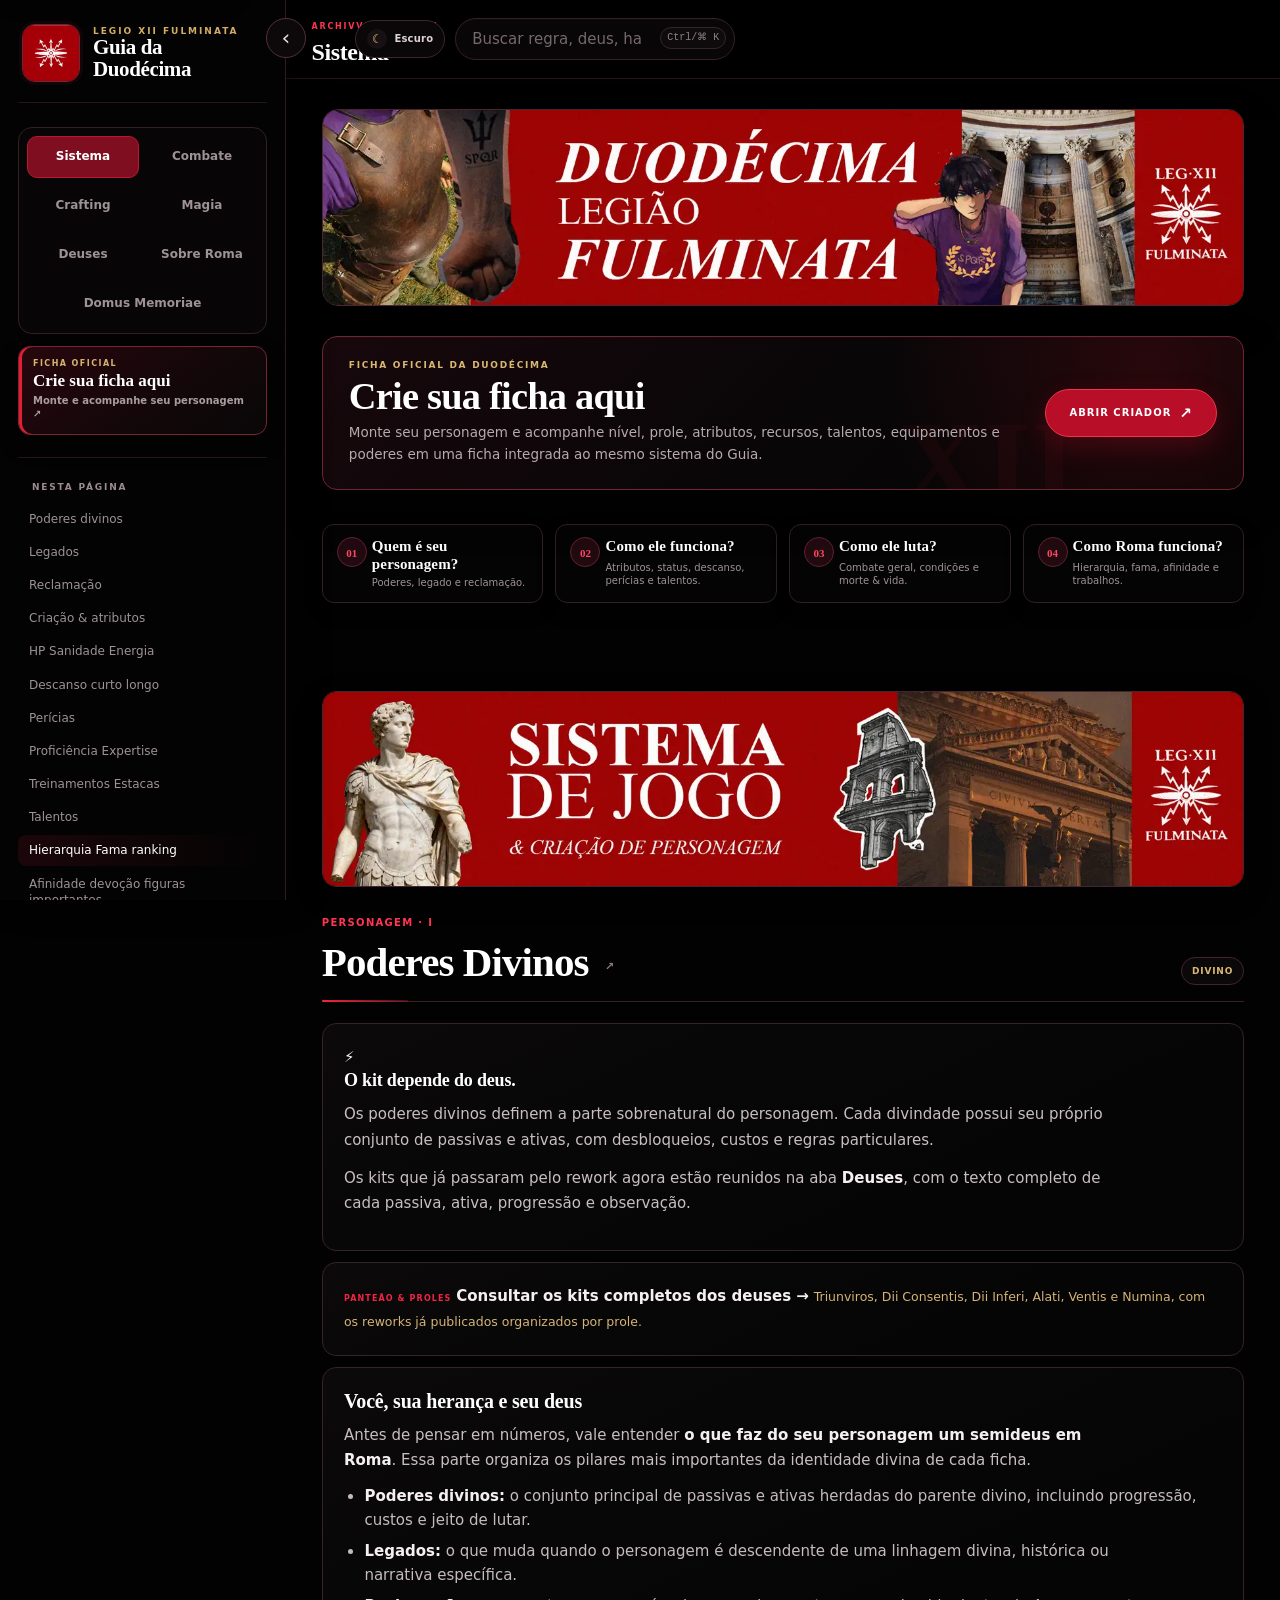
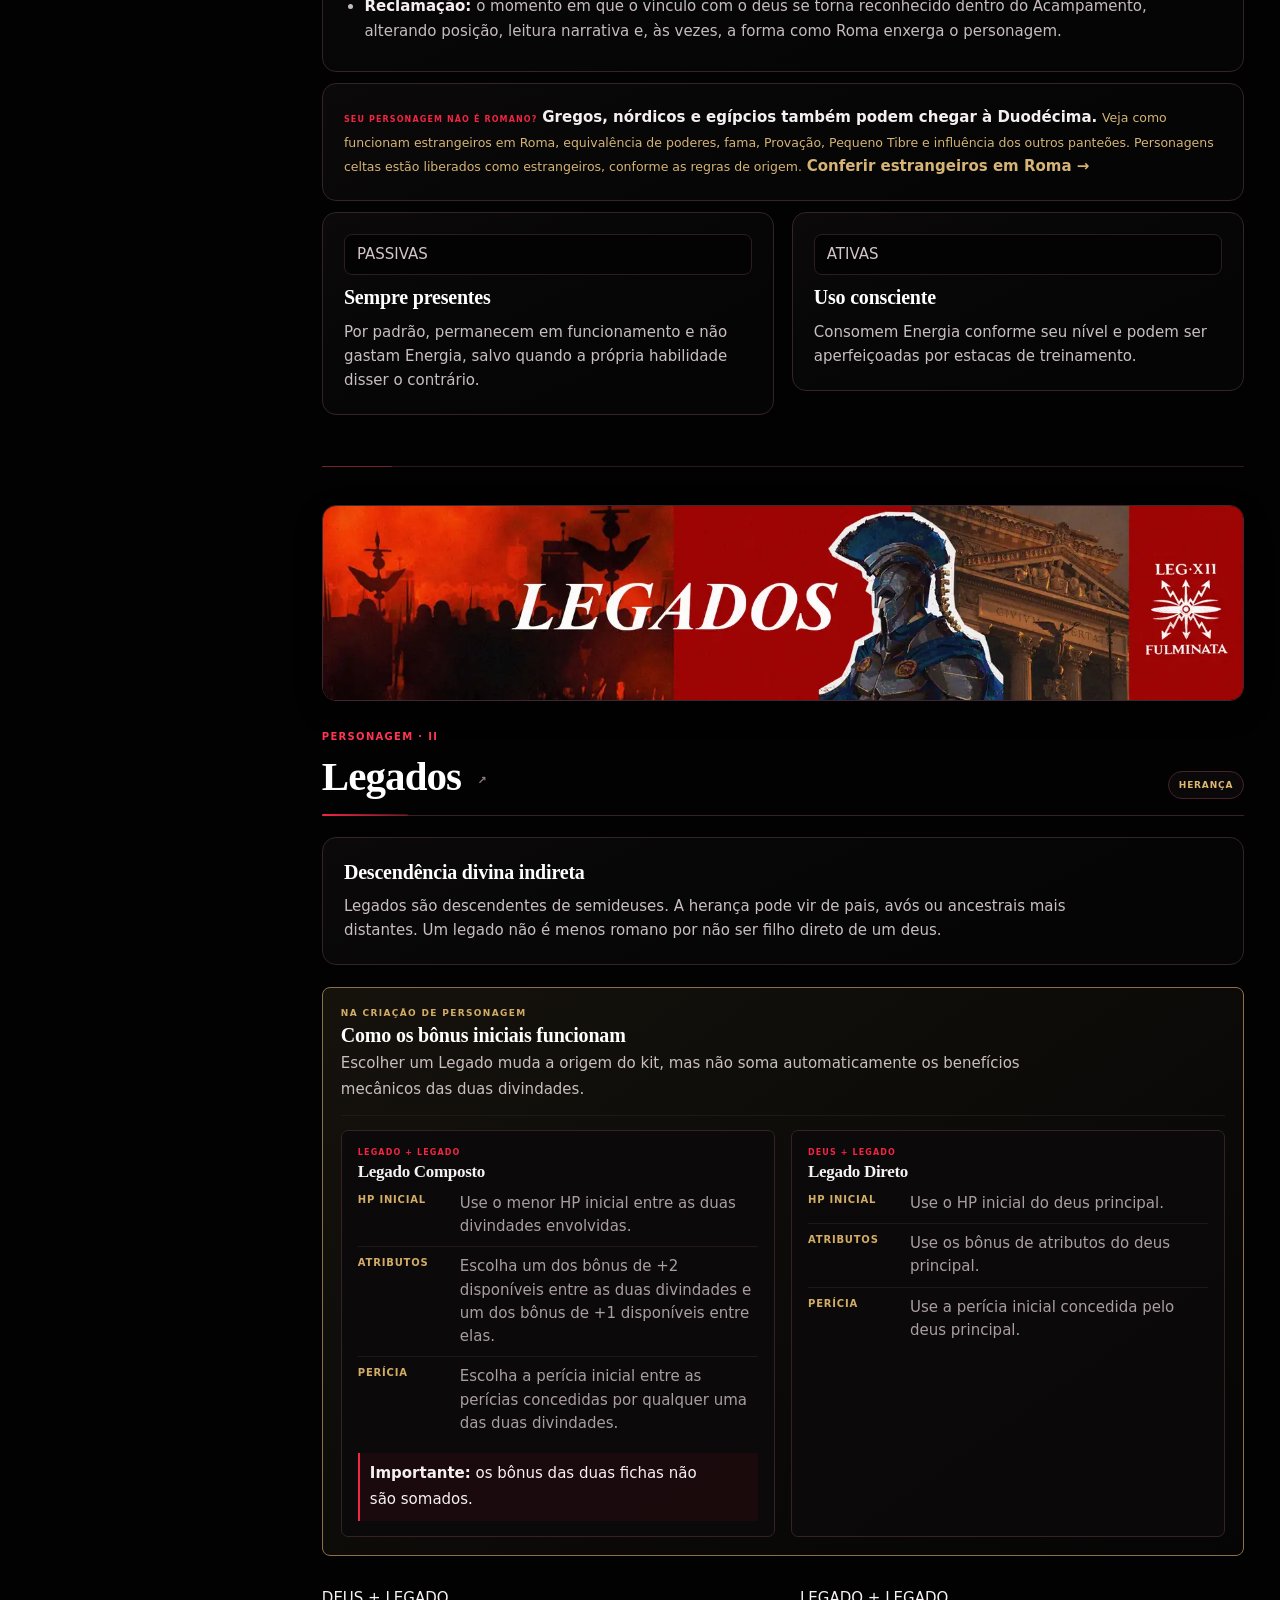
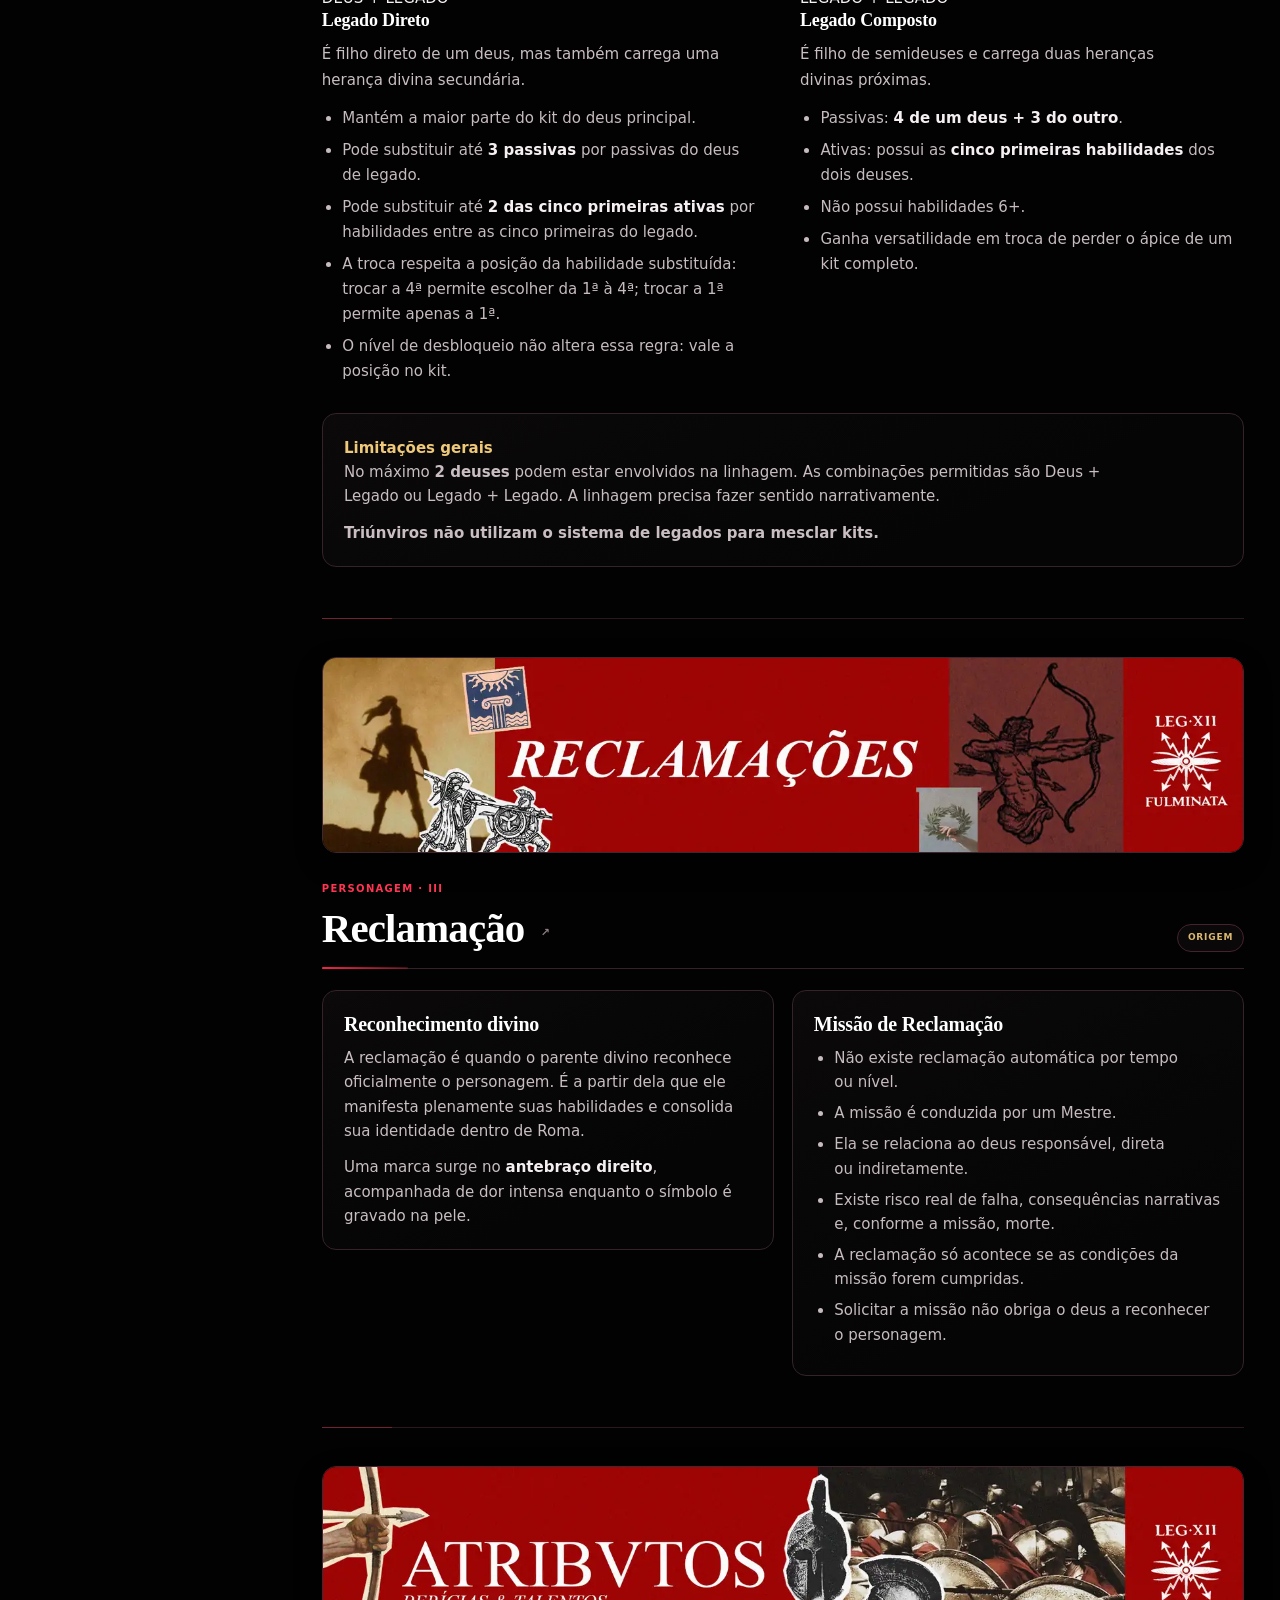
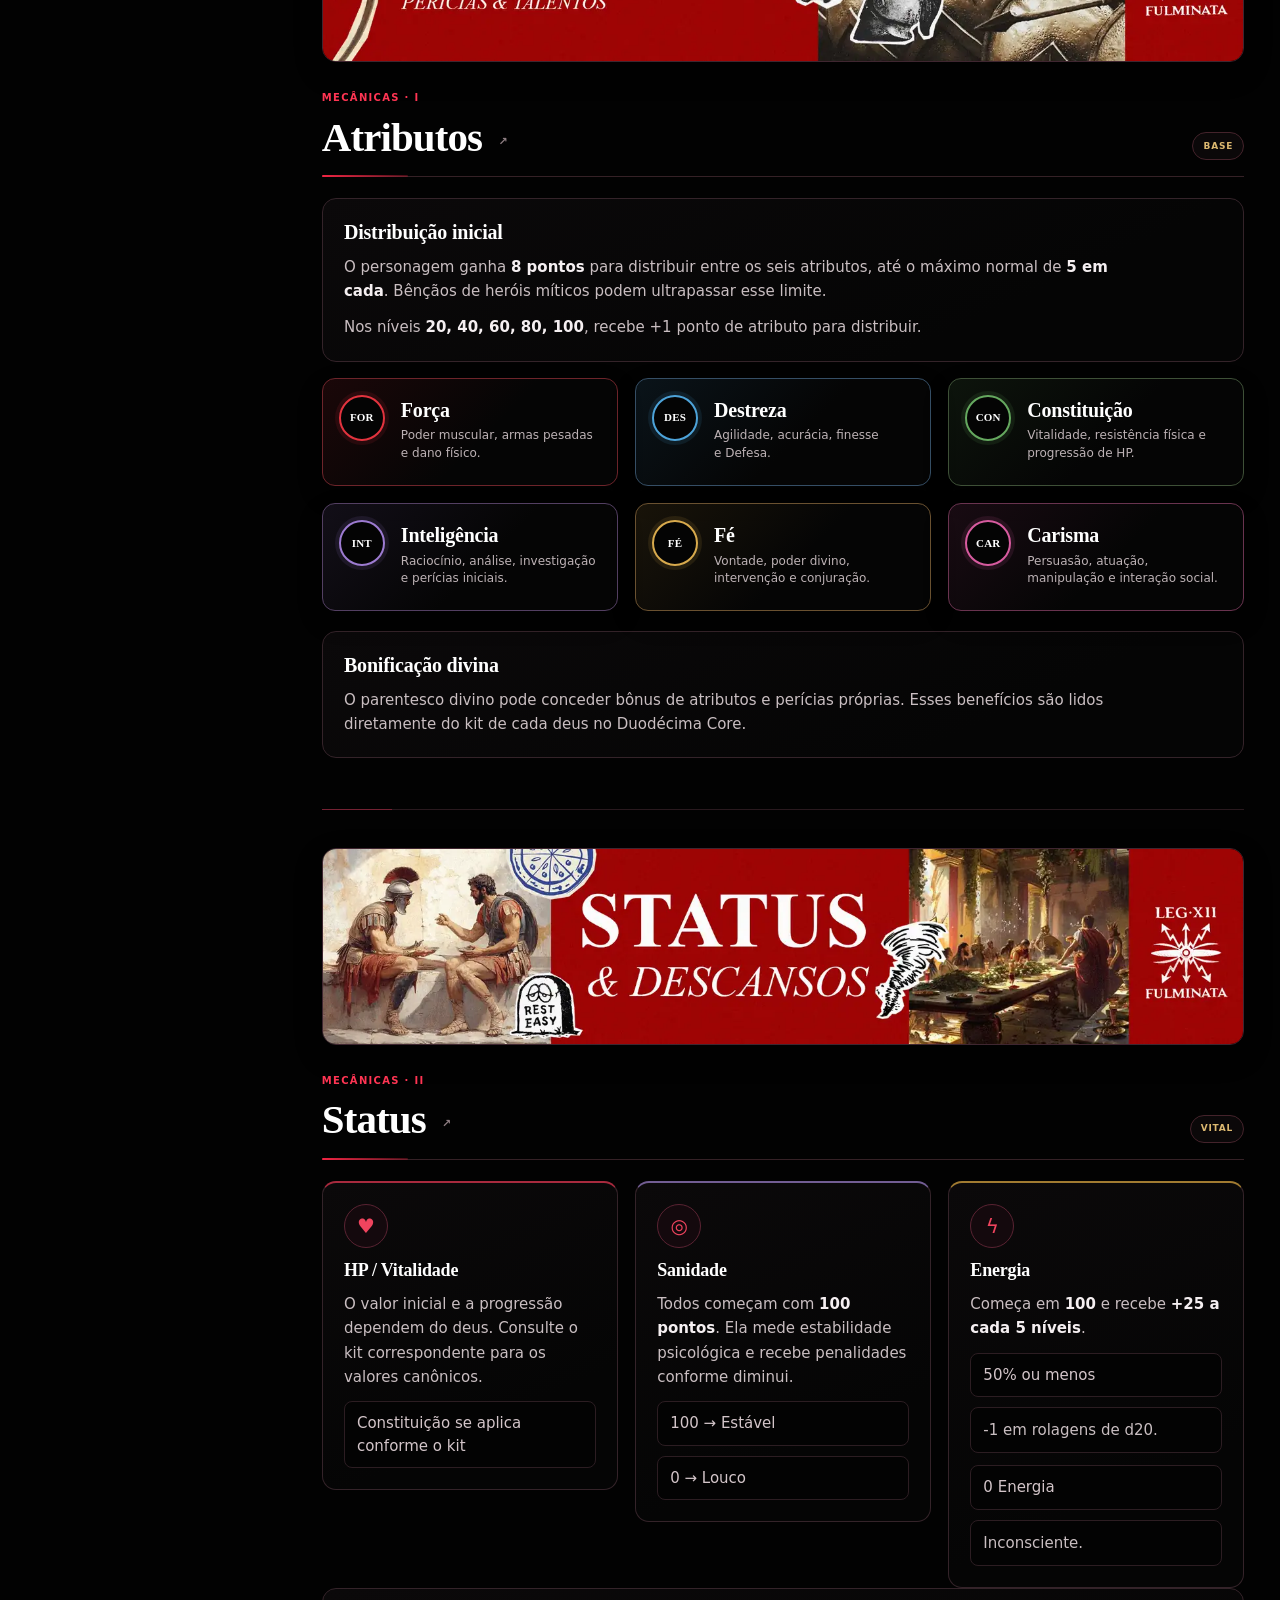
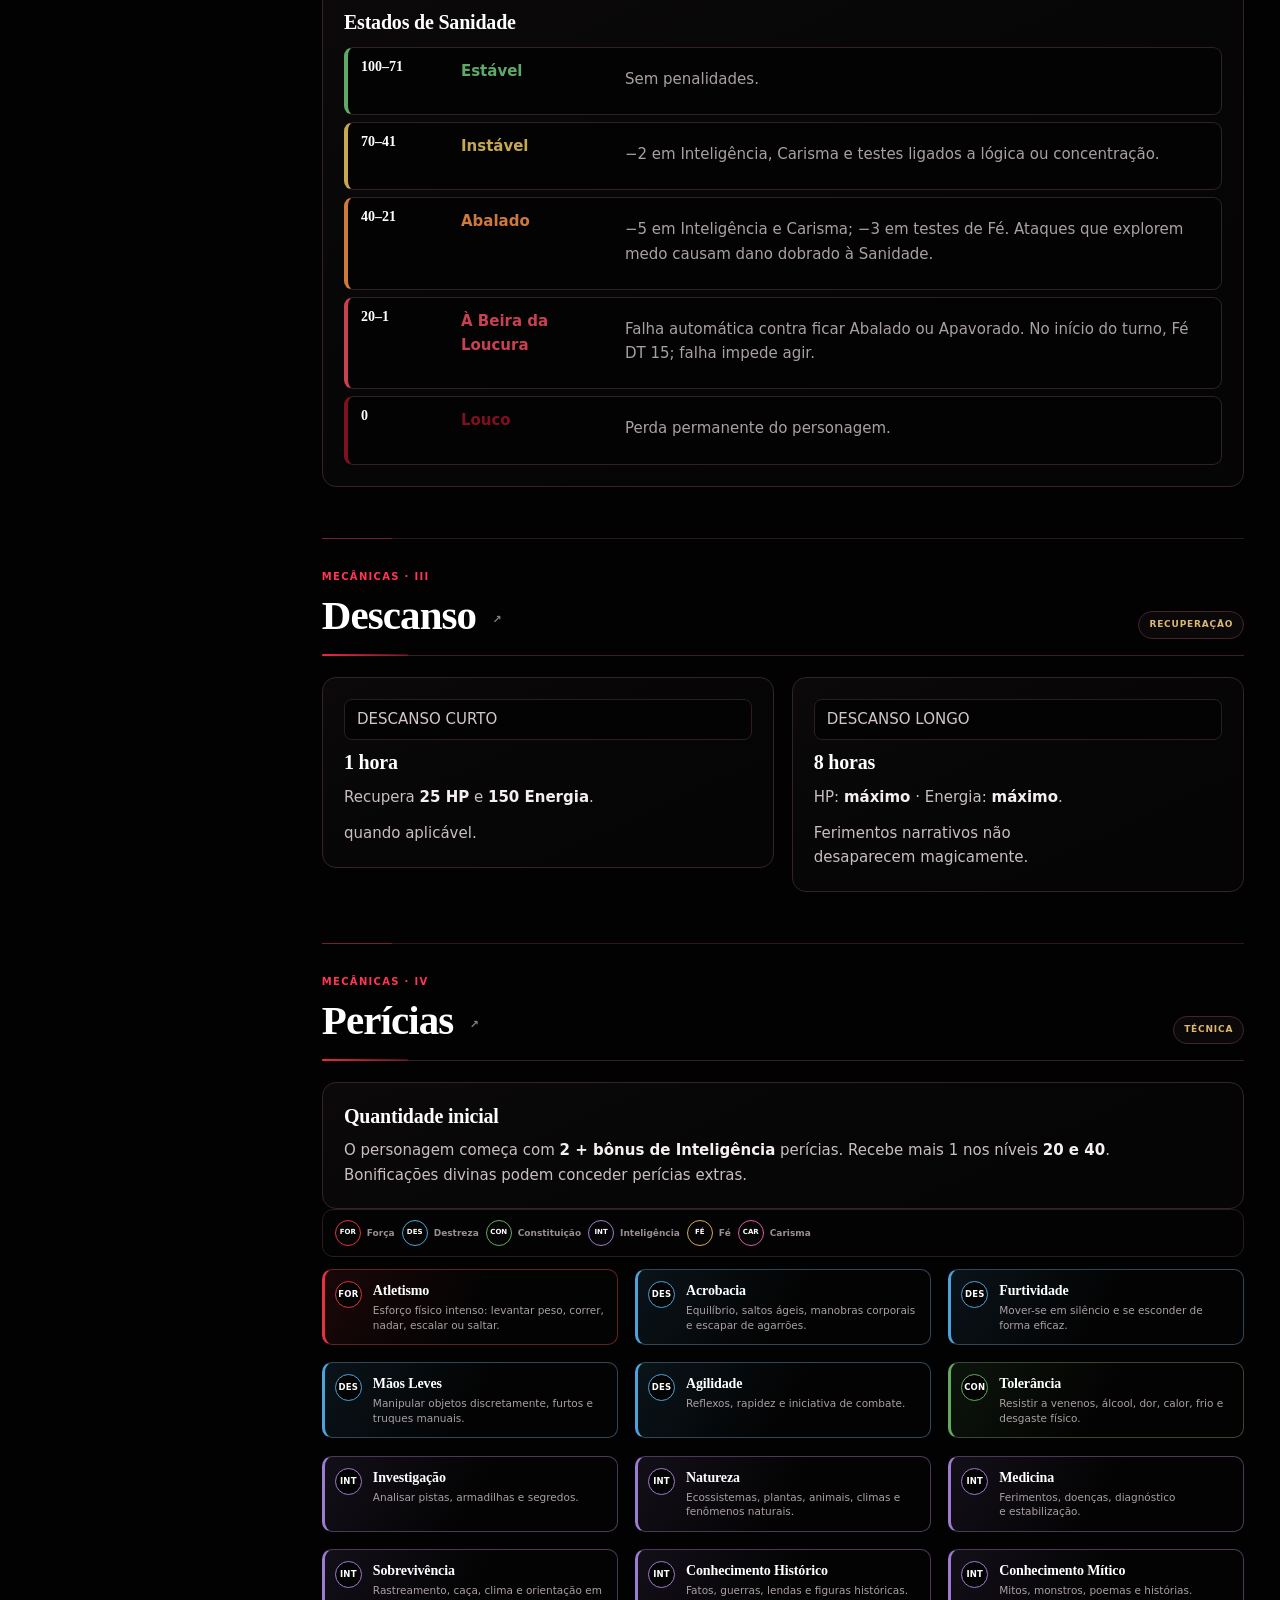
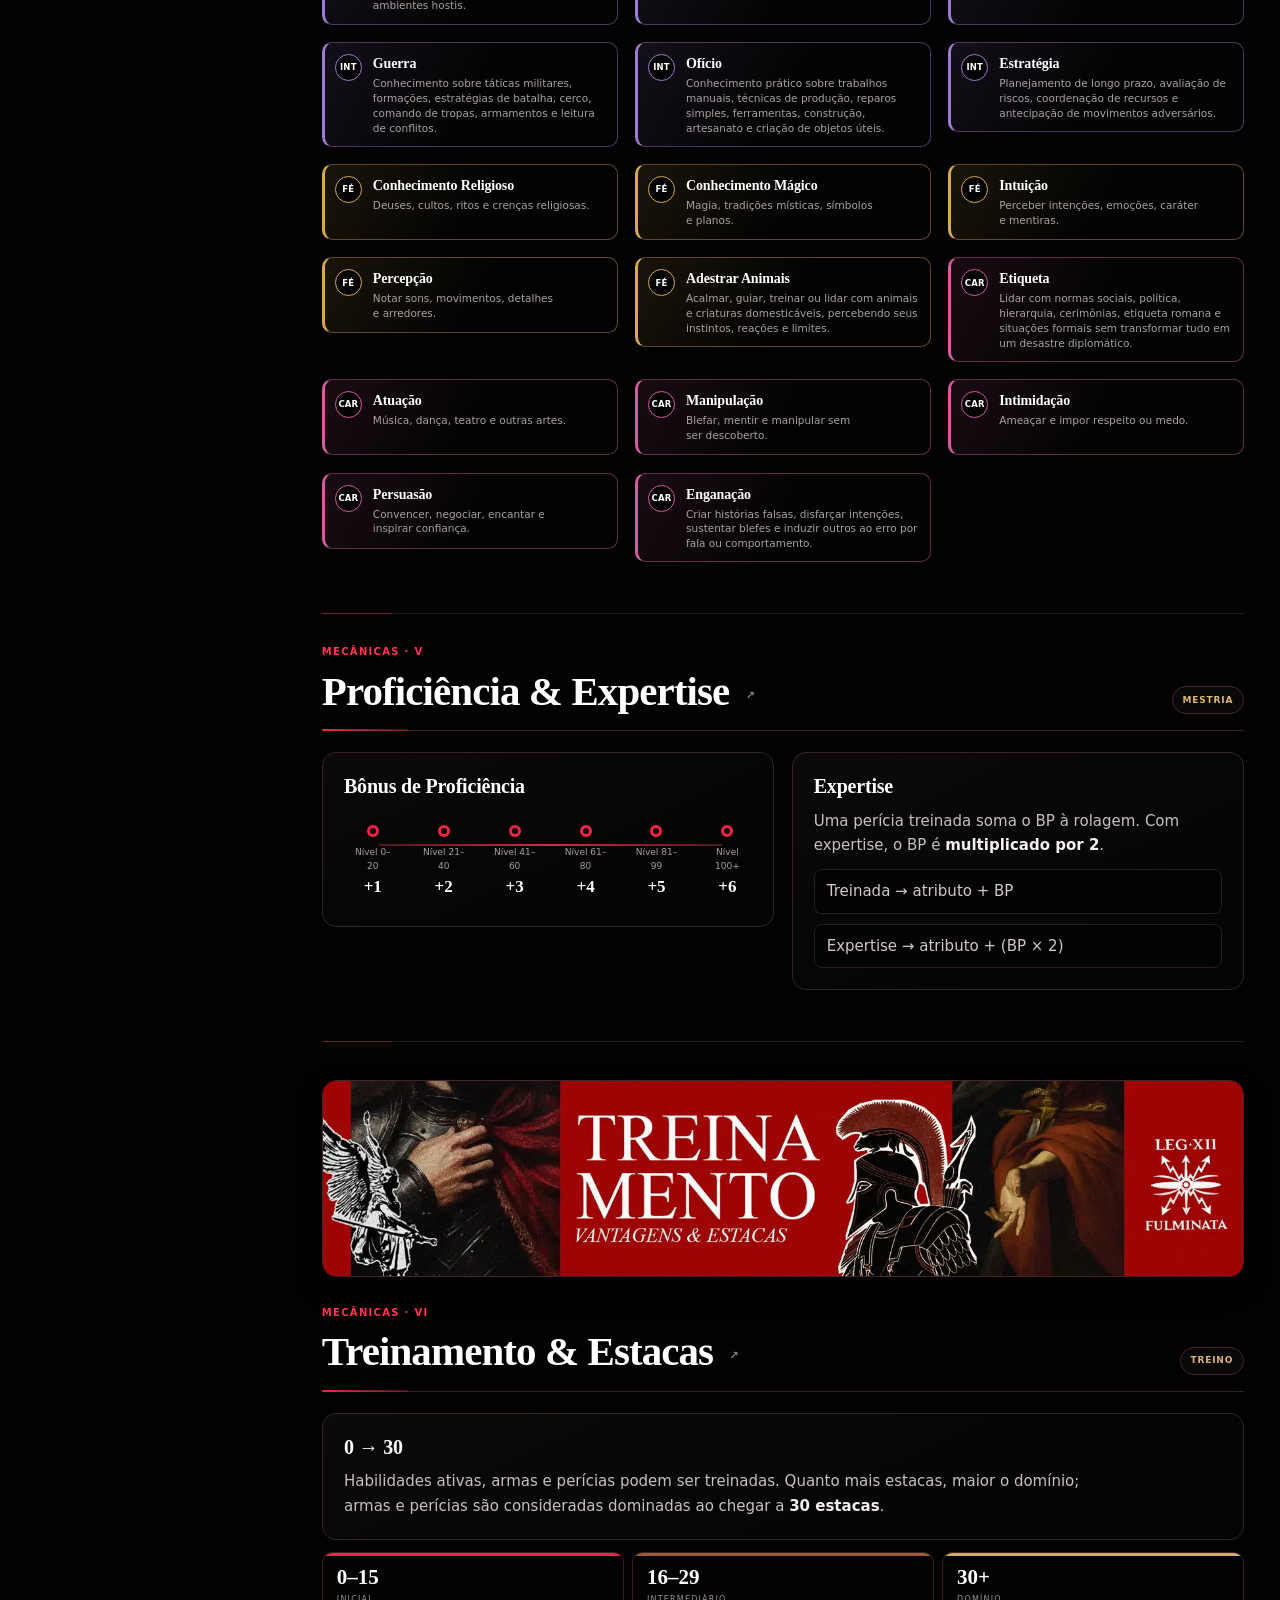
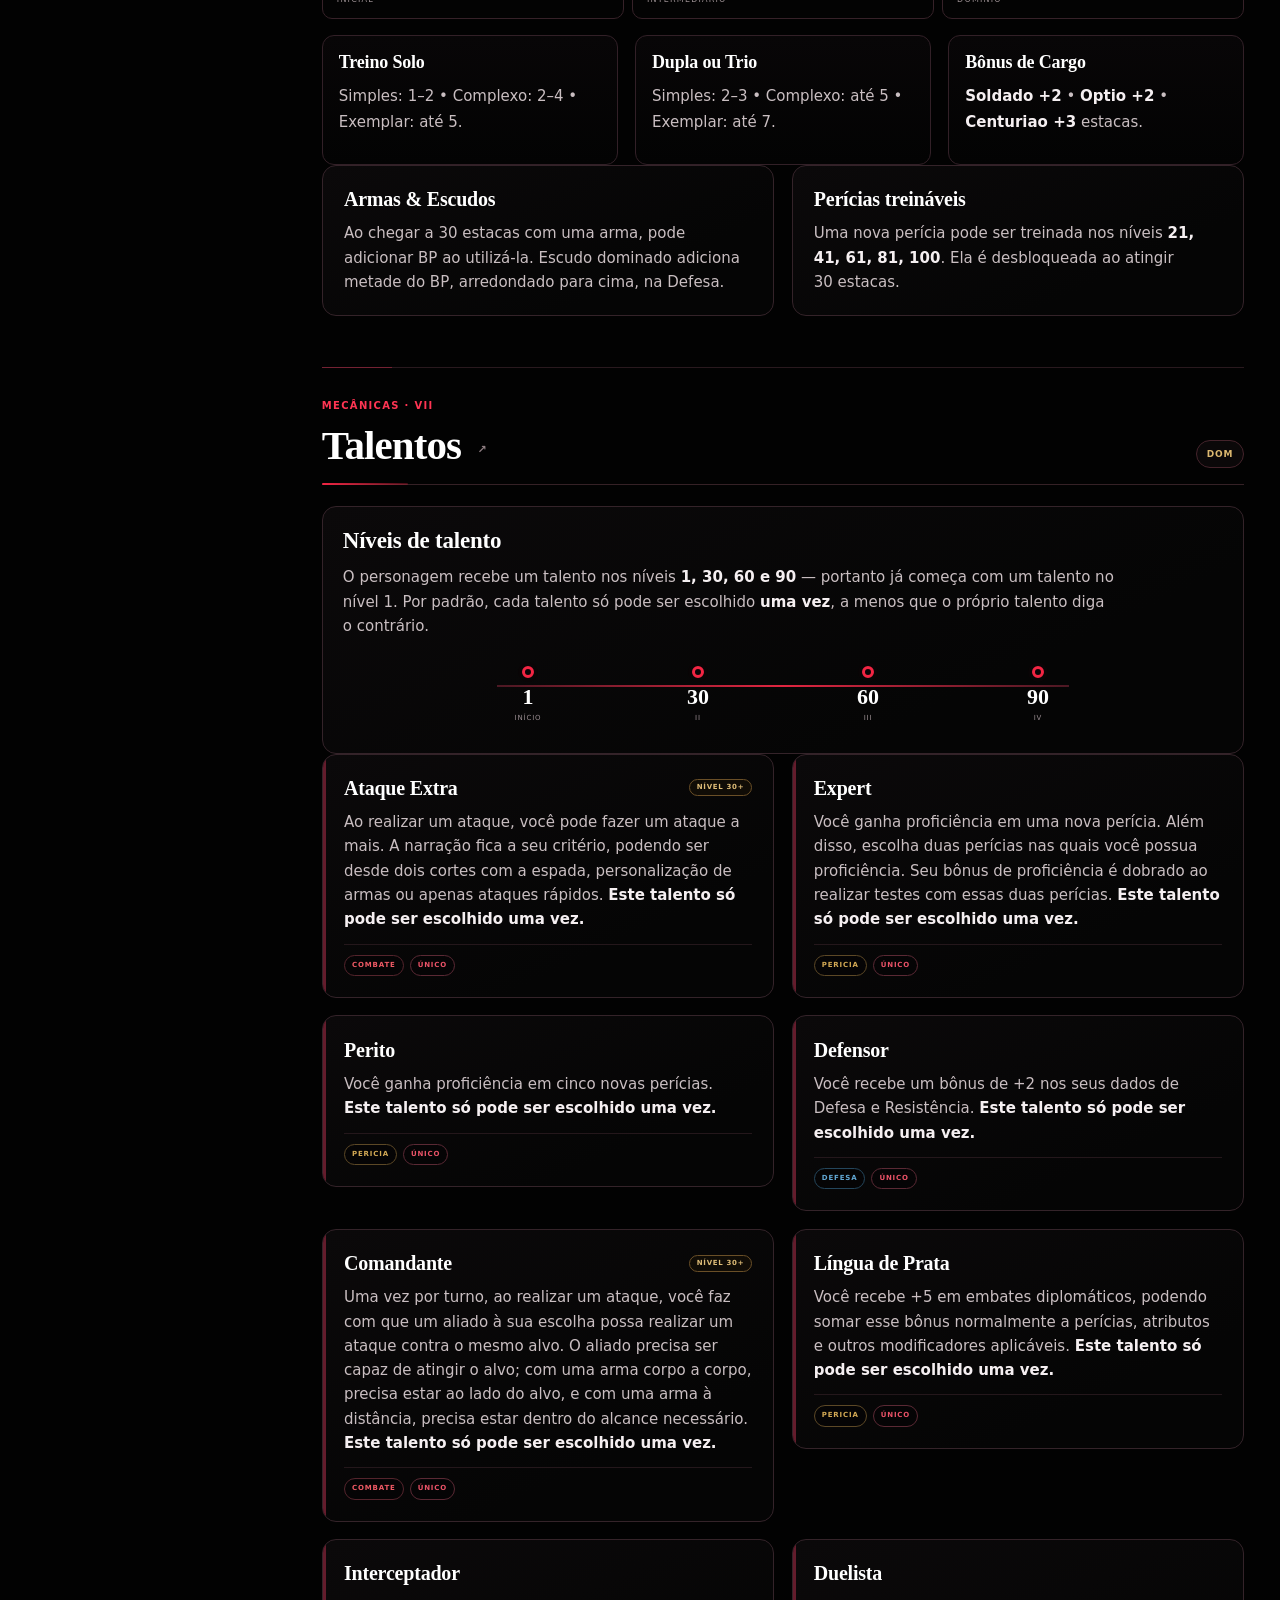
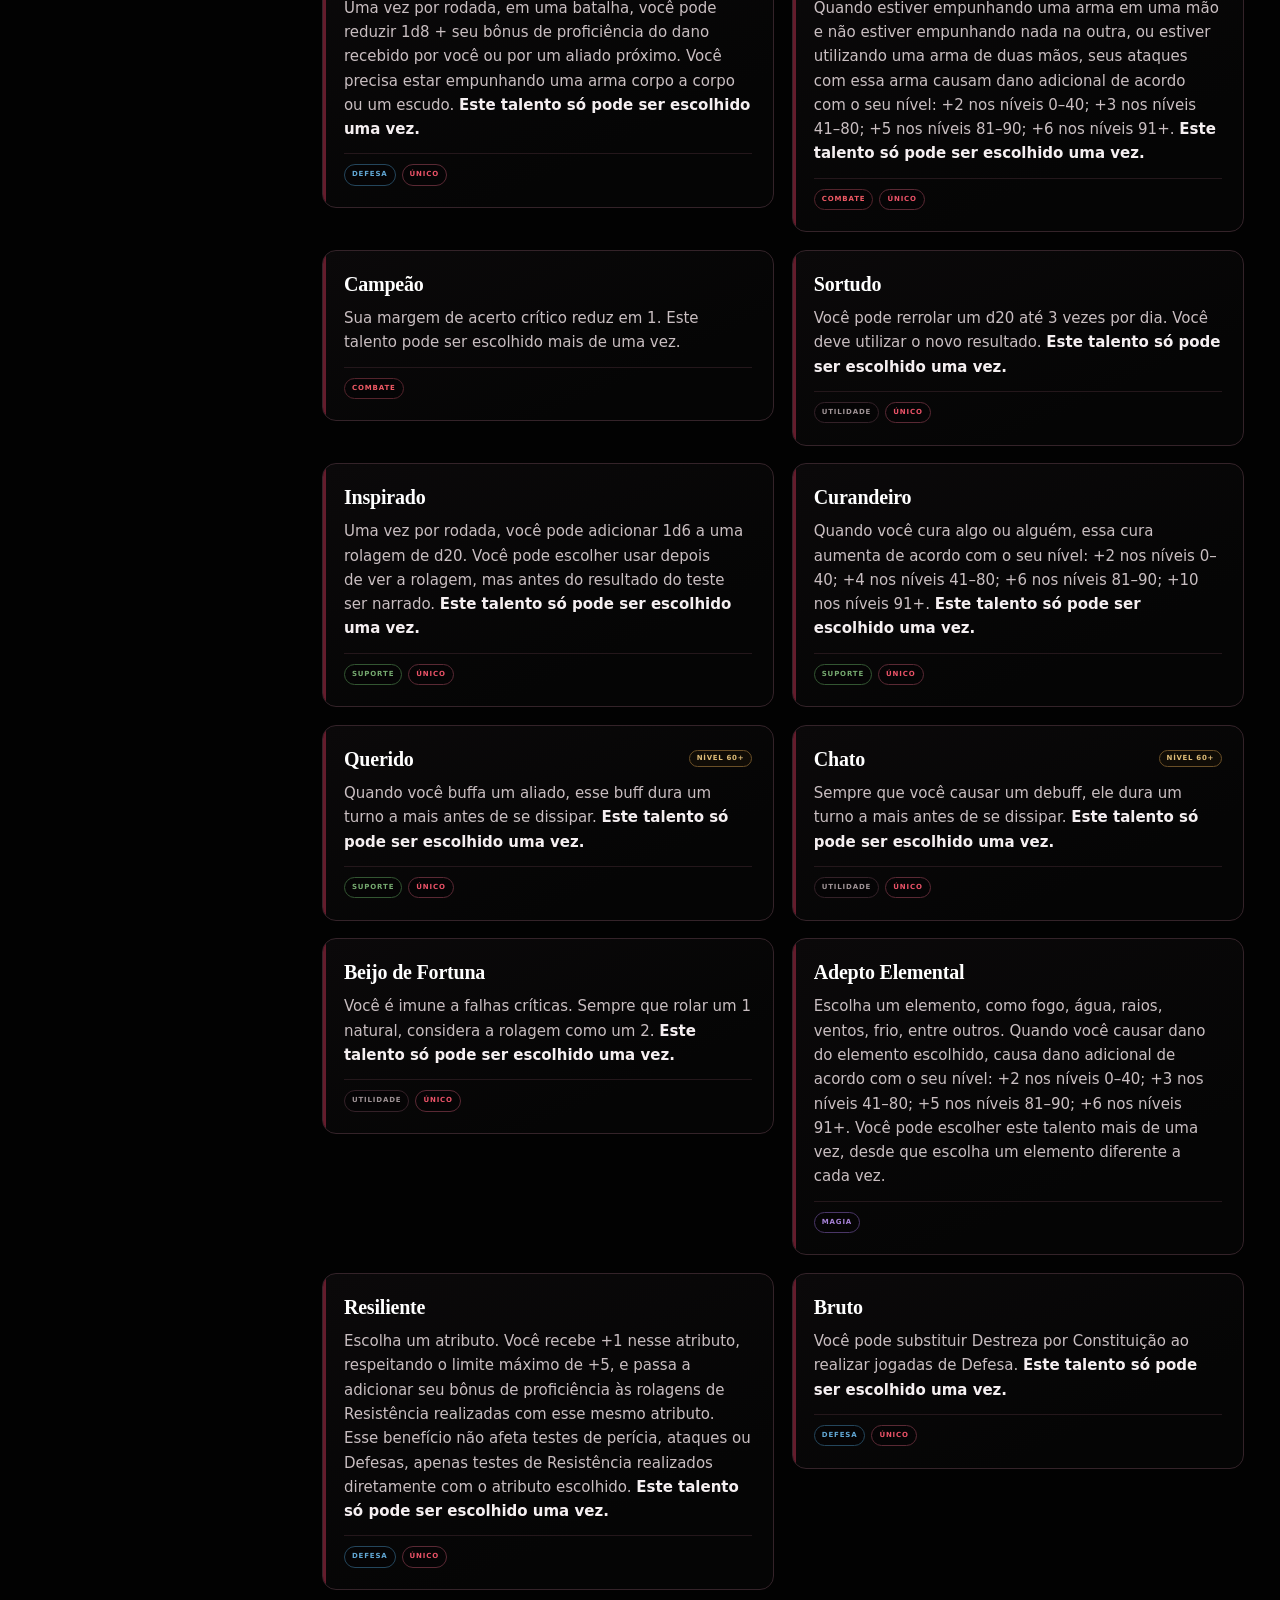
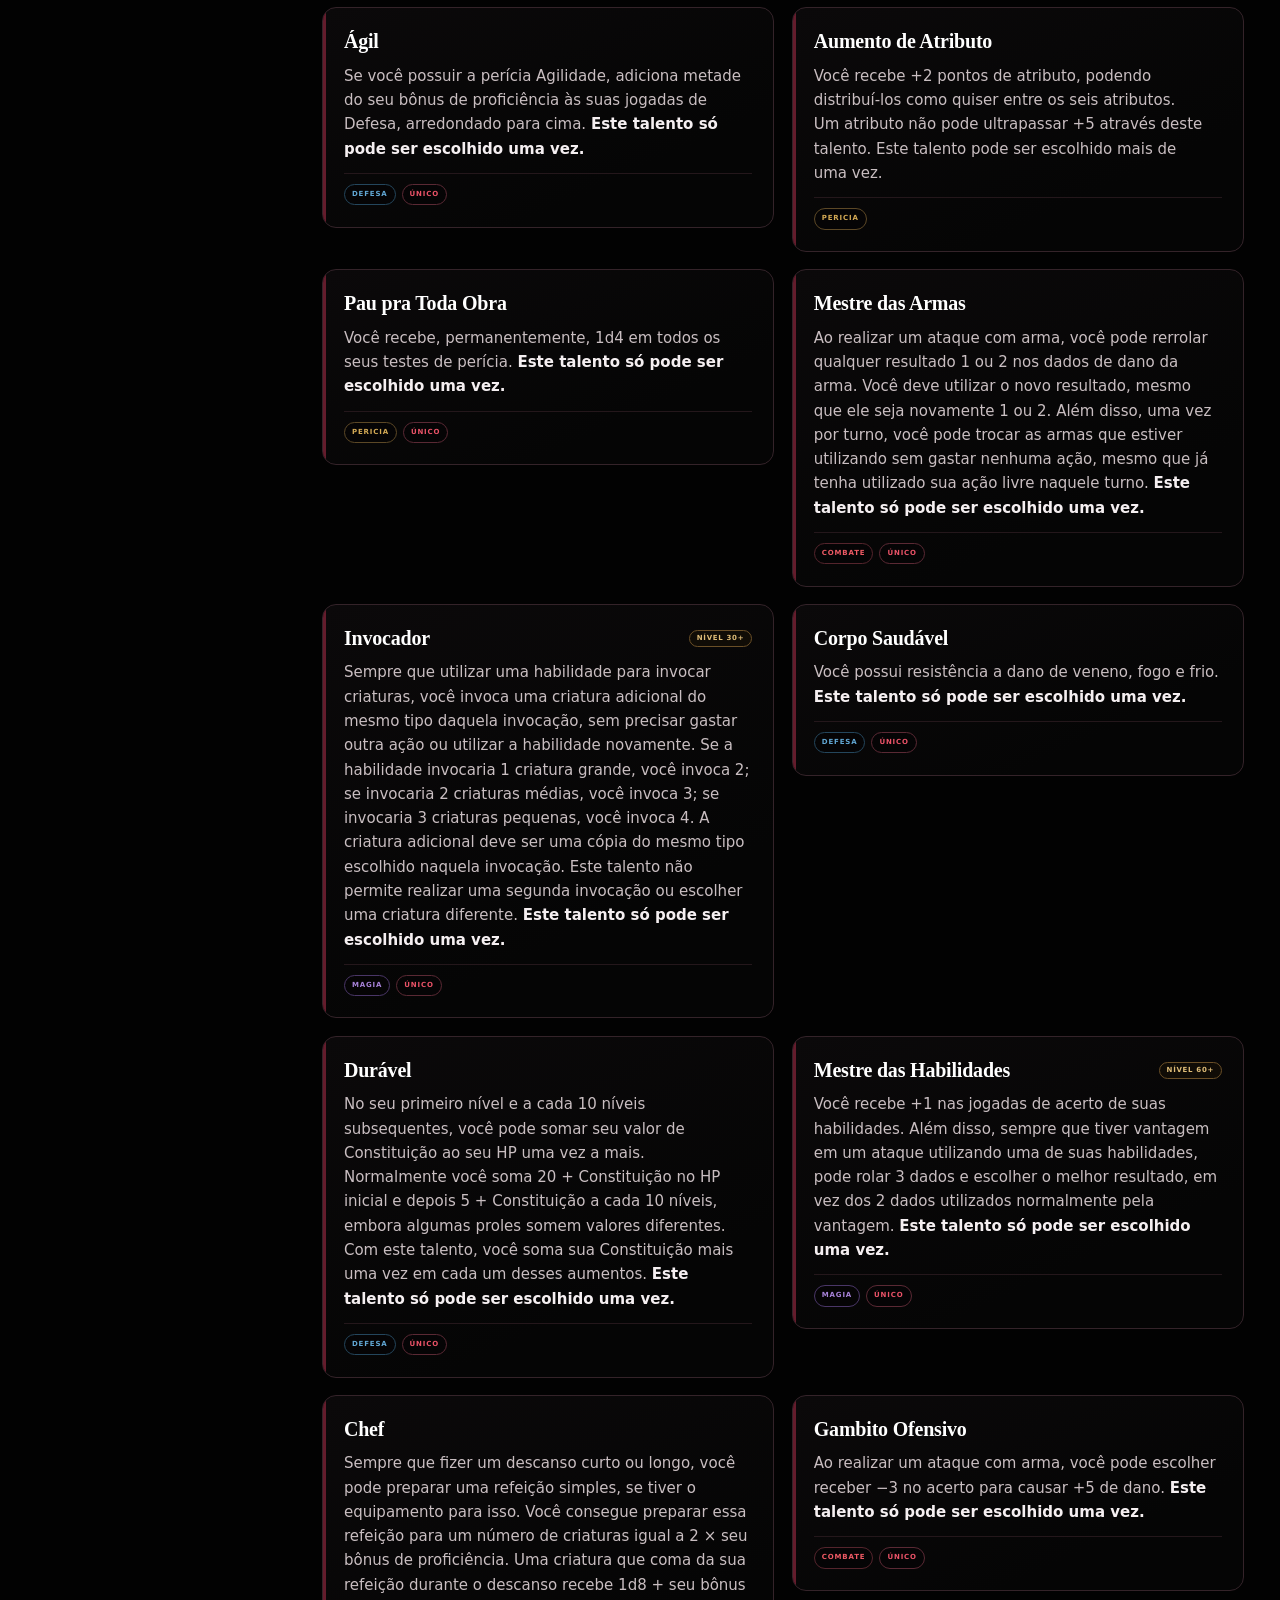
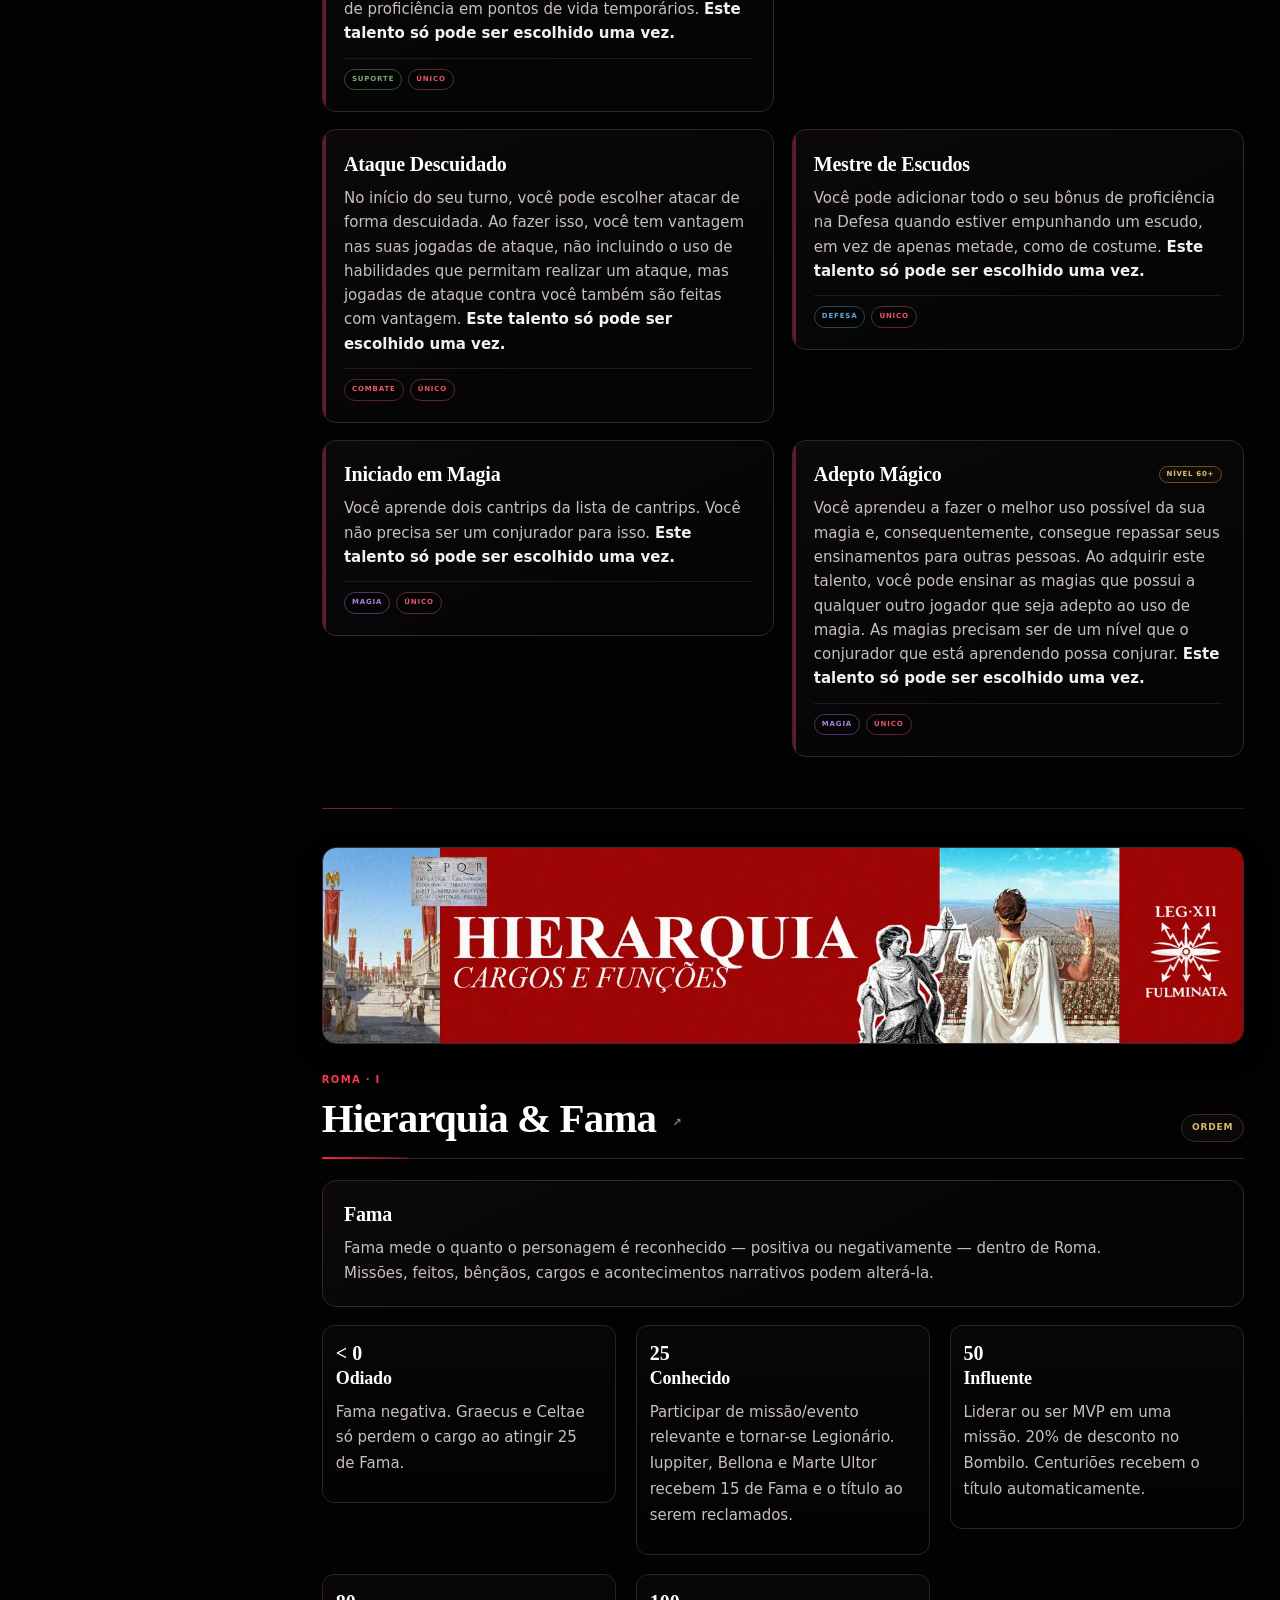
==== commit a65791a6: "release: include Vulcano craftsmanship in Guide and refreshed fallback" ====
--- a/index.html
+++ b/index.html
@@ -26,9 +26,11 @@
 <link rel="stylesheet" href="guide-nazzano-v270.css?v=2.7.0-p0">
 <link rel="stylesheet" href="guide-visual-alignment-v271.css?v=2.7.1">
 <link rel="stylesheet" href="guide-visual-grid-v272.css?v=2.7.2">
-<link rel="stylesheet" href="guide-editorial-v273.css?v=2.7.7">
-<link rel="stylesheet" href="guide-domus-v275.css?v=2.7.5">
-<link rel="stylesheet" href="guide-integrity-v276.css?v=2.7.7">
+<link rel="stylesheet" href="guide-editorial-v273.css?v=2.7.8">
+<link rel="stylesheet" href="guide-domus-v275.css?v=2.7.10">
+<link rel="stylesheet" href="guide-integrity-v276.css?v=2.7.8">
+<link rel="stylesheet" href="guide-magic-v279.css?v=2.7.10">
+<link rel="stylesheet" href="guide-magic-complete-v280.css?v=2.8.0">
 </head>
 <body>
 <a class="skip-link" href="#content">Pular para o conteúdo</a>
@@ -56,7 +58,7 @@
     <div class="sidebar-divider"></div>
     <div class="section-nav-title">Nesta página</div>
     <nav class="section-nav" id="sectionNav"></nav>
-    <div class="sidebar-note">LEG · XII · FULMINATA<br><span>Guia visual harmonizado · v2.7.7 · 2026</span><div class="core-status" id="coreStatus"><i></i><span>CORE · CARREGANDO</span></div></div>
+    <div class="sidebar-note">LEG · XII · FULMINATA<br><span>Guia visual harmonizado · v2.7.10 · 2026</span><div class="core-status" id="coreStatus"><i></i><span>CORE · CARREGANDO</span></div></div>
   </aside>
 
   <main class="workspace">
@@ -78,21 +80,23 @@
     </div>
     <div class="core-fallback-notice" id="coreFallbackNotice" hidden role="status"><strong>Conteúdo local em uso.</strong><span>Algumas atualizações recentes podem não estar disponíveis enquanto o Core estiver indisponível.</span></div>
     <div class="content" id="content" tabindex="-1"></div>
-    <footer class="site-footer"><span>LEGIO XII FULMINATA</span><b>Guia da Duodécima</b><small>Revisão editorial e visual · v2.7.7</small></footer>
+    <footer class="site-footer"><span>LEGIO XII FULMINATA</span><b>Guia da Duodécima</b><small>Revisão editorial e visual · v2.8.0</small></footer>
   </main>
 </div>
 <button class="to-top" id="toTop" type="button" aria-label="Voltar ao topo" title="Voltar ao topo">↑</button>
 <div class="scrim" id="scrim"></div>
 
 <!-- O conteúdo local e a navegação sobem primeiro; integrações remotas nunca bloqueiam a interface. -->
-<script src="content-v24.js?v=2.6.11"></script>
-<script src="guide-domus-v275.js?v=2.7.5"></script>
-<script src="app-v24.js?v=2.7.7"></script>
+<script src="content-v24.js?v=2.7.10"></script>
+<script src="guide-magic-complete-v280.js?v=2.8.0"></script>
+<script src="guide-vulcano-v280.js?v=2.8.0"></script>
+<script src="guide-domus-v275.js?v=2.7.10"></script>
+<script src="app-v24.js?v=2.7.8"></script>
 <script src="guide-visual-v253.js?v=2.6.11"></script>
 
 <!-- O Core e as camadas editoriais enriquecem a cópia local em segundo plano. -->
-<script src="core-fetch-policy-v251.js?v=2.6.12"></script>
-<script src="core-bridge-v24.js?v=2.6.12"></script>
+<script src="core-fetch-policy-v251.js?v=2.8.0"></script>
+<script src="core-bridge-v24.js?v=2.8.0"></script>
 <script src="lineage-core-v25.js?v=2.6.11"></script>
 <script src="lineage-label-fix-v265.js?v=2.6.11"></script>
 <script src="guide-stabilization-v251.js?v=2.6.11"></script>
@@ -124,7 +128,7 @@
   setTimeout(finishEnhancement,6000);
 })();
 </script>
-<script src="guide-nazzano-integrated.js?v=2.7.7"></script>
-<script src="guide-editorial-v273.js?v=2.7.7"></script>
+<script src="guide-nazzano-integrated.js?v=2.7.8"></script>
+<script src="guide-editorial-v273.js?v=2.7.8"></script>
 </body>
 </html>
--- a/guide-magic-v279.css
+++ b/guide-magic-v279.css
@@ -0,0 +1,179 @@
+/* Guia da Duodécima — Magia · revisão tipográfica e custos v2.7.9
+   Correções direcionadas, sem alterar fontes, cores ou regras dos demais módulos. */
+
+/* Em fórmulas, etiquetas adjacentes precisam de espaçamento real. */
+.page-magia :is(#sacrificio,#concentracao) .big-formula{
+  display:flex!important;
+  flex-flow:row wrap;
+  align-items:center;
+  gap:7px clamp(10px,1.5vw,17px);
+  min-height:52px;
+  padding:12px 16px!important;
+  font-family:var(--serif);
+  line-height:1.5!important;
+}
+.page-magia :is(#sacrificio,#concentracao) .big-formula :is(b,span,strong){
+  display:inline-block;
+  width:auto;
+  max-width:100%;
+  margin:0;
+  vertical-align:middle;
+  overflow-wrap:break-word;
+}
+.page-magia #concentracao .big-formula{
+  justify-content:center;
+  text-align:center;
+}
+.page-magia #concentracao .big-formula>span{
+  color:var(--muted);
+  font:700 13px/1.45 var(--sans);
+}
+.page-magia #concentracao .big-formula>strong{color:var(--ink);}
+
+/* Os quadros que continham <b> e <span> sem espaço passam a apresentar
+   rótulo e informação em duas linhas, preservando a legibilidade. */
+.page-magia :is(#magicos .magic-benefit-grid,
+                #combate-magico .combat-magic-grid,
+                #rituais .ritual-grid,
+                #componentes .component-grid)>article{
+  display:flex!important;
+  flex-direction:column;
+  align-items:flex-start;
+  justify-content:center;
+  gap:7px;
+  min-width:0;
+}
+.page-magia :is(#magicos .magic-benefit-grid,
+                #combate-magico .combat-magic-grid,
+                #rituais .ritual-grid,
+                #componentes .component-grid)>article>:is(b,span,strong){
+  display:block;
+  max-width:100%;
+  margin:0;
+  line-height:1.4;
+}
+
+/* Alta magia: valores e descrições com espaço e sem emendas no texto. */
+.page-magia #alta-magia .high-magic-grid>article{
+  display:flex!important;
+  flex-flow:row wrap;
+  align-items:center;
+  gap:8px 12px;
+  min-width:0;
+  padding:17px 20px!important;
+}
+.page-magia #alta-magia .high-magic-grid>article>b{
+  display:inline-flex;
+  align-items:center;
+  justify-content:center;
+  min-width:33px;
+  color:var(--ink);
+  font:700 18px/1.35 var(--serif);
+  margin:0;
+}
+.page-magia #alta-magia .high-magic-grid>article>span{
+  display:inline-block;
+  margin:0;
+  min-width:0;
+  color:var(--ink);
+  line-height:1.55;
+}
+
+/* Uma única seção de custos: o valor aparece nos quadros de Círculos;
+   informações sobre gasto, cansaço e desmaio ficam abaixo deles. */
+.page-magia #circulos .magic-cost-explainer{
+  margin:22px 0 12px;
+  padding:clamp(18px,2.4vw,28px);
+  border:1px solid var(--line);
+  border-radius:14px;
+  background:var(--panel);
+  min-width:0;
+}
+.page-magia #circulos .magic-cost-explainer-head{
+  max-width:85ch;
+  margin:0 0 21px;
+}
+.page-magia #circulos .magic-cost-explainer-head small{
+  display:block;
+  margin-bottom:6px;
+  color:var(--red);
+  letter-spacing:.12em;
+  font:800 10px/1.5 var(--sans);
+}
+.page-magia #circulos .magic-cost-explainer-head h3{
+  margin:0 0 9px;
+  color:var(--ink);
+  font:700 clamp(21px,2vw,27px)/1.25 var(--serif);
+}
+.page-magia #circulos .magic-cost-explainer-head p{
+  margin:0;
+  color:var(--ink);
+  font:400 14.5px/1.72 var(--sans);
+}
+.page-magia #circulos .magic-cost-explainer-grid{
+  display:grid;
+  grid-template-columns:repeat(3,minmax(0,1fr));
+  align-items:stretch;
+  gap:12px;
+}
+.page-magia #circulos .magic-cost-explainer-grid article{
+  border:1px solid var(--line);
+  border-radius:11px;
+  padding:clamp(15px,1.6vw,19px);
+  background:var(--panel2);
+  min-width:0;
+}
+.page-magia #circulos .magic-cost-explainer-grid strong{
+  display:block;
+  color:var(--ink);
+  font:700 17px/1.35 var(--serif);
+  margin:0 0 11px;
+}
+.page-magia #circulos .magic-cost-explainer-grid p{
+  margin:0;
+  color:var(--ink);
+  font:400 13.5px/1.7 var(--sans);
+}
+.page-magia #circulos .magic-circle-copy em{
+  white-space:nowrap;
+  font-style:normal;
+}
+.page-magia #circulos .magic-circle-card{
+  min-width:0;
+}
+.page-domus .domus-artwork,
+.page-domus .domus-artwork img{
+  background:transparent!important;
+}
+.page-domus .domus-artwork img{
+  object-fit:contain!important;
+  filter:none!important;
+}
+@media (max-width:920px){
+  .page-magia #circulos .magic-cost-explainer-grid{
+    grid-template-columns:repeat(2,minmax(0,1fr));
+  }
+  .page-magia #circulos .magic-cost-explainer-grid article:last-child{
+    grid-column:1 / -1;
+  }
+}
+@media (max-width:620px){
+  .page-magia :is(#sacrificio,#concentracao) .big-formula{
+    padding:12px 13px!important;
+    gap:6px 10px;
+    font-size:18px!important;
+  }
+  .page-magia #alta-magia .high-magic-grid>article{
+    padding:15px 17px!important;
+  }
+  .page-magia #circulos .magic-cost-explainer-grid{
+    grid-template-columns:minmax(0,1fr);
+    gap:10px;
+  }
+  .page-magia #circulos .magic-cost-explainer-grid article:last-child{
+    grid-column:auto;
+  }
+  .page-magia #circulos .magic-cost-explainer{
+    padding:17px 14px;
+  }
+}
--- a/guide-magic-complete-v280.css
+++ b/guide-magic-complete-v280.css
@@ -0,0 +1,41 @@
+/* Duodécima · Guia completo de Magia · 15/11/2026 */
+.page-magia .arcana-rules-full{display:grid;gap:30px;margin-top:24px}
+.page-magia .arcana-rule-section{min-width:0;scroll-margin-top:100px}
+.page-magia .arcana-section-body{font:400 15px/1.8 var(--sans);color:var(--ink)}
+.page-magia .arcana-section-body>p{max-width:90ch;margin:12px 0 17px}
+.page-magia .arcana-grid{display:grid;grid-template-columns:repeat(auto-fit,minmax(min(100%,230px),1fr));gap:12px;margin:16px 0 24px}
+.page-magia .arcana-rule-card,.page-magia .arcana-grid>article{border:1px solid var(--line);background:var(--panel2);padding:19px;border-radius:12px;min-width:0}
+.page-magia .arcana-rule-card h3{font:700 19px/1.35 var(--serif);color:var(--ink);margin:0 0 9px}
+.page-magia .arcana-rule-card p,.page-magia .arcana-grid>article p{margin:7px 0 0;line-height:1.7}
+.page-magia .arcana-grid>article :is(b,strong){display:block;margin-bottom:8px}
+.page-magia .arcana-grid>article span{display:block;color:var(--ink);font-size:14px;line-height:1.65}
+.page-magia .big-formula{display:flex;align-items:center;justify-content:flex-start;flex-wrap:wrap;gap:12px 20px;border-radius:12px;border:1px solid var(--line);background:var(--panel);padding:16px 18px;margin:20px 0;font-size:17px}
+.page-magia .big-formula b,.page-magia .big-formula strong{white-space:normal;overflow-wrap:anywhere}
+.page-magia .arcana-circle-grid{display:grid;grid-template-columns:repeat(3,minmax(0,1fr));gap:12px;margin:22px 0 18px}
+.page-magia .arcana-circle-grid>article{border:1px solid var(--line);padding:20px;border-radius:13px;background:var(--panel2);min-width:0;display:flex;flex-direction:column;gap:7px}
+.page-magia .arcana-circle-grid article span{font:800 10px/1.4 var(--sans);letter-spacing:.1em;color:var(--red)}
+.page-magia .arcana-circle-grid article strong{font:700 20px/1.35 var(--serif);color:var(--ink)}
+.page-magia .arcana-circle-grid article em{font:700 14px/1.5 var(--sans);color:var(--ink);font-style:normal}
+.page-magia .arcana-section-body>.arcana-rule-card{margin:18px 0}
+.page-magia .arcana-subheading{margin:30px 0 14px}
+.page-magia .arcana-subheading h3{font:700 20px/1.3 var(--serif);margin:0 0 5px}
+.page-magia .arcana-subheading p{margin:0}
+.page-magia .arcana-instability-grid{display:grid;grid-template-columns:repeat(2,minmax(0,1fr));gap:12px}
+.page-magia .arcana-instability-grid>article{border:1px solid var(--line);background:var(--panel2);border-radius:12px;padding:16px;display:flex;gap:14px;align-items:flex-start}
+.page-magia .arcana-instability-grid>article>b{flex:none;border-radius:8px;background:var(--panel);border:1px solid var(--line);padding:5px 12px;font-size:18px}
+.page-magia .arcana-instability-grid strong{display:block;margin-bottom:4px}
+.page-magia .arcana-instability-grid p{font-size:13px;margin:0;line-height:1.65}
+.page-magia .arcana-high-magic-grid{display:grid;grid-template-columns:repeat(2,minmax(0,1fr));gap:12px;margin:20px 0}
+.page-magia .arcana-high-magic-grid article{border:1px solid var(--line);background:var(--panel2);border-radius:12px;padding:16px;display:flex;align-items:center;gap:14px;min-width:0}
+.page-magia .arcana-high-magic-grid article b{font:700 24px/1.3 var(--serif)}
+.page-magia .arcana-high-magic-grid article span{font-size:14px}
+.page-magia .magic-opening{border:1px solid var(--line);border-radius:14px;padding:clamp(24px,4vw,42px);background-image:linear-gradient(112deg,rgba(10,7,10,.85),rgba(10,7,10,.25)),url('assets/visual/magia-hero.webp')!important;background-size:cover!important;background-position:center;min-height:230px;display:flex;align-items:center}
+.page-magia .magic-opening-copy{max-width:640px}
+.page-magia .magic-opening-copy small{font:800 11px/1.4 var(--sans);letter-spacing:.13em;color:#f6bdc3}
+.page-magia .magic-opening-copy h1{font:700 clamp(28px,4vw,45px)/1.12 var(--serif);color:#fff;margin:12px 0}
+.page-magia .magic-opening-copy p{font:400 15px/1.7 var(--sans);color:#fff;max-width:580px;margin:0}
+@media(max-width:740px){.page-magia .arcana-circle-grid{grid-template-columns:repeat(2,minmax(0,1fr))}.page-magia .arcana-instability-grid{grid-template-columns:1fr}.page-magia .arcana-high-magic-grid{grid-template-columns:1fr}}
+@media(max-width:430px){.page-magia .arcana-circle-grid{grid-template-columns:1fr}.page-magia .arcana-rule-card,.page-magia .arcana-grid>article{padding:15px}.page-magia .arcana-section-body{font-size:14px}}
+
+/* O Guia antigo insere imagem de abertura; esta versão usa a imagem só como fundo, sem duplicá-la. */
+.page-magia .magic-opening > .opening-visual{display:none!important}
